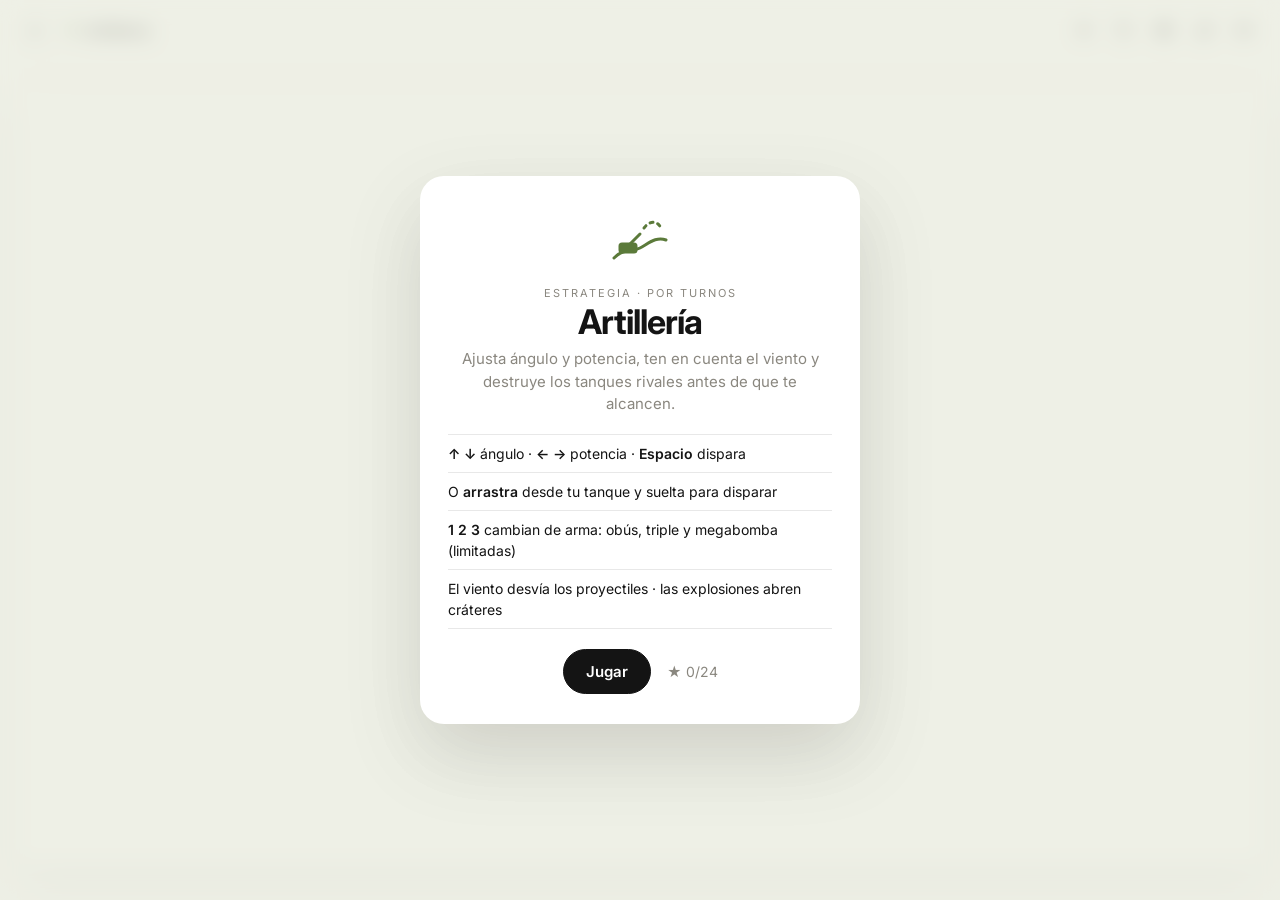
==== games/artilleria.html @ 909a2a93 "Espacio del Gamer: 12 juegos HTML con música adaptativa y niveles Co-Authored-By: Claude Opus 5.5 <n" ====
<!doctype html>
<html lang="es"><head><meta charset="utf-8"><meta name="viewport" content="width=device-width,initial-scale=1"><title>Artillería</title>
<link rel="preconnect" href="https://fonts.googleapis.com"><link href="https://fonts.googleapis.com/css2?family=Inter:wght@400;600;700&display=swap" rel="stylesheet">
<link rel="stylesheet" href="../shared/style.css"></head>
<body><div id="app"></div>
<script src="../shared/audio.js"></script><script src="../shared/engine.js"></script>
<script>
'use strict';
const W = 960, H = 600, GR = 380, NL = 8;
const LV = [
  { foes: 1, hp: 80, err: 10, wind: .3 }, { foes: 1, hp: 100, err: 8, wind: .5 }, { foes: 1, hp: 110, err: 6, wind: .7 }, { foes: 2, hp: 80, err: 7, wind: .6 },
  { foes: 2, hp: 100, err: 5.5, wind: .8 }, { foes: 2, hp: 80, err: 4.5, wind: 1 }, { foes: 3, hp: 60, err: 4.5, wind: 1 }, { foes: 3, hp: 70, err: 3.8, wind: 1.2 }
];
const WEAP = [{ name: 'Obús', r: 36, dmg: 45 }, { name: 'Triple', r: 24, dmg: 26 }, { name: 'Megabomba', r: 72, dmg: 75 }];
const P = new Engine.Particles();
let S = null;
const later = (fn, ms) => { const my = S; setTimeout(() => { if (S === my) fn(); }, ms); };
const G = Engine.create({
  id: 'artilleria', title: 'Artillería', genre: 'Estrategia · por turnos', accent: '#5b7a3a', bg: '#eef0e6',
  glyph: '<svg viewBox="0 0 64 64" fill="none" stroke="currentColor" stroke-width="3" stroke-linecap="round"><path d="M6 52c10-10 18-6 26-10s16-12 26-8"/><rect x="12" y="38" width="16" height="8" rx="2" fill="currentColor"/><path d="M22 38l10-10"/><path d="M36 22c6-8 14-8 18 2" stroke-dasharray="3 5"/></svg>',
  tagline: 'Ajusta ángulo y potencia, ten en cuenta el viento y destruye los tanques rivales antes de que te alcancen.',
  help: ['<b>↑ ↓</b> ángulo · <b>← →</b> potencia · <b>Espacio</b> dispara', 'O <b>arrastra</b> desde tu tanque y suelta para disparar', '<b>1 2 3</b> cambian de arma: obús, triple y megabomba (limitadas)', 'El viento desvía los proyectiles · las explosiones abren cráteres'],
  levels: NL, maxScale: 1.3,
  song: { bpm: 96, root: 50, scale: 'harm', prog: [0, 3, 4, 0], padInst: 'padSaw', arpInst: 'pluck', arp: 'x..x..x.x..x..x.', arpOct: 4, leadInst: 'lead', leadOct: 5, leadDensity: .35,
    kick: 'x.....x.x.......', snare: '....x..x....x.xx', hat: 'x.x.x.x.x.x.x.x.', bass: 'x..x..x.x..x..x.', bassInst: 'bassPluck', bassLen: 2, fill: true, seed: 83 },
  intensity: () => 1,
  onLevel: load,
  onReady(g) {
    g.canvas(W, H); g.loop(update, render);
    let drag = false;
    g.cv.addEventListener('pointerdown', e => {
      if (!S || S.state !== 'aim' || !G.playing || G.paused) return;
      const p = g.pos(e);
      for (let i = 0; i < 3; i++) if (p.x > 20 + i * 130 && p.x < 140 + i * 130 && p.y > 16 && p.y < 52) { pickWeapon(i); return; }
      drag = true; aimAt(p); g.cv.setPointerCapture(e.pointerId);
    });
    g.cv.addEventListener('pointermove', e => { if (drag) aimAt(g.pos(e)); });
    g.cv.addEventListener('pointerup', () => { if (drag) { drag = false; fire(); } });
    addEventListener('keydown', e => { if (e.code === 'Space') fire(); if (e.key >= '1' && e.key <= '3') pickWeapon(+e.key - 1); });
  }
});
function load(n) {
  const cfg = LV[n - 1], r = Engine.rng(n * 2003 + 7);
  const surf = new Float32Array(W);
  const a1 = 40 + r() * 50, a2 = 20 + r() * 30, f1 = .004 + r() * .004, f2 = .011 + r() * .008, p1 = r() * 6, p2 = r() * 6;
  for (let x = 0; x < W; x++) surf[x] = 410 + Math.sin(x * f1 + p1) * a1 + Math.sin(x * f2 + p2) * a2 - (x > 300 && x < 660 ? 60 * Math.sin((x - 300) / 360 * Math.PI) * (n > 2 ? 1 : .4) : 0);
  const spots = [110, W - 110, W - 280, W - 440].slice(0, cfg.foes + 1);
  for (const sx of spots) { const y = surf[sx]; for (let x = sx - 26; x <= sx + 26; x++) surf[x] = y; }
  const tanks = spots.map((x, i) => ({ x, y: surf[x], hp: i ? cfg.hp : 100 + 50 * (cfg.foes - 1), max: i ? cfg.hp : 100 + 50 * (cfg.foes - 1), ai: i > 0, alive: true, ang: i ? 135 : 45, pow: 520, col: i ? '#c2553d' : '#2f6df6', err: cfg.err * 2.4, shake: 0 }));
  S = { n, cfg, surf, tanks, foeMul: 1 / cfg.foes, turn: 0, state: 'aim', shot: [], wind: 0, weapon: 0, ammo: [Infinity, n >= 2 ? 2 : 0, n >= 3 ? 1 : 0], t: 0, shots: 0, flash: 0, msg: '', done: false };
  newWind(); P.clear(); hud();
}
function hud() { const me = S.tanks[0]; G.hud({ Nivel: `${S.n}/${NL}`, Blindaje: Math.max(0, Math.round(me.hp)), Rivales: S.tanks.filter(t => t.ai && t.alive).length, Viento: (S.wind > 0 ? '→ ' : S.wind < 0 ? '← ' : '') + Math.abs(S.wind * 10).toFixed(0) }); }
function newWind() { S.wind = Math.round((Math.random() * 2 - 1) * S.cfg.wind * 10) / 10; }
function pickWeapon(i) { if (!S || S.state !== 'aim') return; if (S.ammo[i] <= 0) { G.sfx('error'); return; } S.weapon = i; G.sfx('select'); }
function aimAt(p) {
  const me = S.tanks[0], dx = p.x - me.x, dy = (me.y - 14) - p.y;
  me.ang = Engine.clamp(Math.atan2(dy, dx) * 180 / Math.PI, 5, 175);
  me.pow = Engine.clamp(Math.hypot(dx, dy) * 3.2, 150, 980);
}
function launch(tk, ang, pow, w) {
  const a = ang * Math.PI / 180, spread = w === 1 ? [-5, 0, 5] : [0];
  for (const s of spread) { const b = a + s * Math.PI / 180; S.shot.push({ x: tk.x + Math.cos(a) * 20, y: tk.y - 14 - Math.sin(a) * 20, vx: Math.cos(b) * pow, vy: -Math.sin(b) * pow, w, owner: tk, t: 0 }); }
  S.state = 'fly'; S.shots++;
  G.sfx('boom', { pitch: 1.4, vol: .6, pan: G.pan(tk.x) });
  G.sfx('whistle', { d: 1.4, pan: G.pan(tk.x) });
  P.burst(tk.x + Math.cos(a) * 24, tk.y - 14 - Math.sin(a) * 24, 10, { color: ['#ffd36b', '#999'], speed: 120, life: .4, angle: -a, spread: .8 });
}
function fire() {
  if (!S || S.state !== 'aim' || S.turn !== 0 || !G.playing || G.paused) return;
  const me = S.tanks[0];
  if (S.ammo[S.weapon] <= 0) S.weapon = 0;
  S.ammo[S.weapon]--;
  launch(me, me.ang, me.pow, S.weapon);
  if (S.ammo[S.weapon] <= 0) S.weapon = 0;
}
function simulate(x, y, vx, vy, target) {
  for (let i = 0; i < 400; i++) {
    const d = 1 / 60; vx += S.wind * 40 * d; vy += GR * d; x += vx * d; y += vy * d;
    if (x < 0 || x >= W || y > H) return 9999;
    if (y >= S.surf[x | 0] || Math.hypot(x - target.x, y - target.y + 8) < 14) return Math.hypot(x - target.x, y - target.y);
  }
  return 9999;
}
function aiTurn(tk) {
  const me = S.tanks[0]; let best = null;
  for (let ang = 100; ang <= 170; ang += 3) for (let pow = 220; pow <= 950; pow += 25) {
    const a = ang * Math.PI / 180;
    const d = simulate(tk.x + Math.cos(a) * 20, tk.y - 14 - Math.sin(a) * 20, Math.cos(a) * pow, -Math.sin(a) * pow, me);
    if (!best || d < best.d) best = { d, ang, pow };
  }
  const g = () => (Math.random() + Math.random() + Math.random() - 1.5) / 1.5;
  tk.ang = best.ang + g() * tk.err; tk.pow = best.pow * (1 + g() * tk.err / 90);
  tk.err = Math.max(S.cfg.err * .5, tk.err * .78);
  later(() => { if (S.state === 'ai') launch(tk, tk.ang, tk.pow, 0); }, 700);
}
function explode(x, y, w, owner) {
  const W2 = WEAP[w], R = W2.r;
  G.sfx(w === 2 ? 'explosion' : 'boom', { pan: G.pan(x) });
  P.burst(x, y, w === 2 ? 60 : 30, { color: ['#ffd36b', '#ff7a3d', '#6b5a4a', '#ffffff'], speed: w === 2 ? 420 : 280, gravity: 300 });
  S.flash = w === 2 ? .4 : .15;
  for (let i = Math.max(0, Math.floor(x - R)); i < Math.min(W, Math.ceil(x + R)); i++) {
    const yb = y + Math.sqrt(Math.max(0, R * R - (i - x) * (i - x)));
    if (S.surf[i] < yb) S.surf[i] = Math.min(H - 6, yb);
  }
  for (const t of S.tanks) {
    if (!t.alive) continue;
    const d = Math.hypot(t.x - x, (t.y - 8) - y);
    if (d < R + 26) {
      const dmg = Math.round(W2.dmg * (1 - d / (R + 30)) * (owner && owner.ai ? S.foeMul : 1));
      t.hp -= dmg; t.shake = .4;
      P.text(t.x, t.y - 40, '-' + dmg, { color: t.ai ? '#c2553d' : '#2f6df6', size: 20 });
      if (t.hp <= 0) { t.alive = false; G.sfx('explosion', { pitch: .8, pan: G.pan(t.x) }); P.burst(t.x, t.y - 10, 50, { color: ['#333', '#ff7a3d', '#ffd36b'], speed: 350, gravity: 400 }); }
    }
  }
  hud();
}
function nextTurn() {
  const me = S.tanks[0], foes = S.tanks.filter(t => t.ai && t.alive);
  if (me.hp <= 0) { S.done = true; later(() => G.lose('Tu tanque fue destruido', [['Disparos', S.shots], ['Rivales restantes', foes.length]]), 900); S.state = 'end'; return; }
  if (!foes.length) {
    S.done = true; S.state = 'end';
    const hp = me.hp / me.max * 100;
    later(() => G.win(hp >= 70 ? 3 : hp >= 35 ? 2 : 1, [['Blindaje', Math.round(hp)], ['Disparos', S.shots]], Math.round(hp * 10 - S.shots * 5)), 900);
    return;
  }
  let i = S.turn;
  do { i = (i + 1) % S.tanks.length; } while (!S.tanks[i].alive);
  S.turn = i; newWind(); hud();
  G.music.setIntensity(foes.length === 1 && foes[0].hp < foes[0].max / 2 ? 2 : 1);
  if (S.tanks[i].ai) { S.state = 'ai'; G.sfx('beep', { pitch: .8 }); aiTurn(S.tanks[i]); }
  else { S.state = 'aim'; G.sfx('beep'); }
}
function update(dt) {
  S.t += dt; S.flash = Math.max(0, S.flash - dt);
  const k = G.keys, me = S.tanks[0];
  if (S.state === 'aim') {
    if (k.ArrowUp || k.KeyW) me.ang = Math.min(175, me.ang + 45 * dt);
    if (k.ArrowDown || k.KeyS) me.ang = Math.max(5, me.ang - 45 * dt);
    if (k.ArrowRight || k.KeyD) me.pow = Math.min(980, me.pow + 320 * dt);
    if (k.ArrowLeft || k.KeyA) me.pow = Math.max(150, me.pow - 320 * dt);
  }
  for (const t of S.tanks) {
    t.shake = Math.max(0, t.shake - dt);
    const g = S.surf[Math.round(t.x)];
    if (t.y < g) t.y = Math.min(g, t.y + 200 * dt);
  }
  if (S.state === 'fly') {
    const steps = 4;
    for (let s = 0; s < steps; s++) {
      const d = dt / steps;
      for (const b of S.shot) {
        if (b.dead) continue;
        b.t += d; b.vx += S.wind * 40 * d; b.vy += GR * d; b.x += b.vx * d; b.y += b.vy * d;
        if (b.x < 0 || b.x >= W || b.y > H) { b.dead = true; continue; }
        const hitTank = S.tanks.find(t => t.alive && (t !== b.owner || b.t > .3) && Math.hypot(t.x - b.x, t.y - 8 - b.y) < 16);
        if (b.y >= S.surf[b.x | 0] || hitTank) { b.dead = true; explode(b.x, Math.min(b.y, S.surf[b.x | 0]), b.w, b.owner); }
      }
    }
    for (const b of S.shot) if (!b.dead && Math.random() < .5) P.burst(b.x, b.y, 1, { color: 'rgba(80,80,80,.5)', speed: 10, life: .5, size: 3 });
    S.shot = S.shot.filter(b => !b.dead);
    if (!S.shot.length) { S.state = 'settle'; later(nextTurn, 600); }
  }
  P.update(dt);
}
function render() {
  const c = G.ctx; if (!c || !S) return;
  const sky = c.createLinearGradient(0, 0, 0, H); sky.addColorStop(0, '#dfe8ee'); sky.addColorStop(1, '#f4f1e6');
  c.fillStyle = sky; c.fillRect(0, 0, W, H);
  c.fillStyle = 'rgba(255,255,255,.7)';
  for (let i = 0; i < 4; i++) { const x = ((i * 280 + S.t * S.wind * 30) % (W + 200) + W + 200) % (W + 200) - 100; c.beginPath(); c.ellipse(x, 90 + i * 30, 70, 18, 0, 0, 6.283); c.fill(); }
  c.fillStyle = '#7d9a55'; c.beginPath(); c.moveTo(0, H);
  for (let x = 0; x < W; x += 2) c.lineTo(x, S.surf[x]); c.lineTo(W, H); c.fill();
  c.fillStyle = '#5b7a3a'; c.beginPath(); c.moveTo(0, S.surf[0]);
  for (let x = 0; x < W; x += 2) c.lineTo(x, S.surf[x]); for (let x = W - 1; x >= 0; x -= 2) c.lineTo(x, S.surf[x] + 8); c.fill();
  for (const [i, t] of S.tanks.entries()) {
    if (!t.alive) { c.fillStyle = '#4a4a4a'; c.fillRect(t.x - 14, t.y - 8, 28, 8); continue; }
    const sh = t.shake ? (Math.random() - .5) * 6 : 0;
    c.save(); c.translate(t.x + sh, t.y);
    const a = t.ang * Math.PI / 180;
    c.strokeStyle = '#2b2b2b'; c.lineWidth = 5; c.lineCap = 'round'; c.beginPath(); c.moveTo(0, -14); c.lineTo(Math.cos(a) * 22, -14 - Math.sin(a) * 22); c.stroke();
    c.fillStyle = t.col; c.beginPath(); c.arc(0, -12, 9, Math.PI, 0); c.fill();
    c.beginPath(); c.roundRect(-18, -12, 36, 10, 4); c.fill();
    c.fillStyle = '#2b2b2b'; c.beginPath(); c.roundRect(-20, -4, 40, 7, 3.5); c.fill();
    c.restore();
    c.fillStyle = 'rgba(0,0,0,.12)'; c.fillRect(t.x - 20, t.y - 38, 40, 5);
    c.fillStyle = t.col; c.fillRect(t.x - 20, t.y - 38, 40 * Math.max(0, t.hp / t.max), 5);
    if (S.turn === i && S.state !== 'end') { c.fillStyle = t.col; c.beginPath(); c.moveTo(t.x - 6, t.y - 52); c.lineTo(t.x + 6, t.y - 52); c.lineTo(t.x, t.y - 44); c.fill(); }
  }
  const me = S.tanks[0];
  if (S.state === 'aim' && me.alive) {
    const a = me.ang * Math.PI / 180; let x = me.x + Math.cos(a) * 20, y = me.y - 14 - Math.sin(a) * 20, vx = Math.cos(a) * me.pow, vy = -Math.sin(a) * me.pow;
    const len = Math.max(14, 40 - S.n * 3);
    for (let i = 0; i < len; i++) { for (let j = 0; j < 2; j++) { const d = 1 / 60; vx += S.wind * 40 * d; vy += GR * d; x += vx * d; y += vy * d; } if (i % 2 === 0) { c.fillStyle = `rgba(47,109,246,${1 - i / len})`; c.beginPath(); c.arc(x, y, 2.5, 0, 6.283); c.fill(); } }
    c.fillStyle = 'rgba(0,0,0,.12)'; c.fillRect(me.x - 30, me.y + 12, 60, 5); c.fillStyle = '#2f6df6'; c.fillRect(me.x - 30, me.y + 12, 60 * me.pow / 980, 5);
    c.fillStyle = '#1b1b1b'; c.font = '600 12px Inter, sans-serif'; c.textAlign = 'center'; c.fillText(`${Math.round(me.ang)}° · ${Math.round(me.pow / 9.8)}%`, me.x, me.y + 32);
  }
  for (const b of S.shot) { c.fillStyle = '#1b1b1b'; c.beginPath(); c.arc(b.x, b.y, b.w === 2 ? 7 : 4.5, 0, 6.283); c.fill(); }
  WEAP.forEach((w, i) => {
    const x = 20 + i * 130, on = S.weapon === i, n = S.ammo[i];
    c.fillStyle = on ? '#1b1b1b' : 'rgba(255,255,255,.75)'; c.beginPath(); c.roundRect(x, 16, 120, 36, 18); c.fill();
    c.fillStyle = on ? '#ffffff' : n > 0 ? '#1b1b1b' : 'rgba(0,0,0,.25)'; c.font = '600 13px Inter, sans-serif'; c.textAlign = 'center';
    c.fillText(`${i + 1} · ${w.name}${n === Infinity ? '' : ' ×' + n}`, x + 60, 39);
  });
  c.save(); c.translate(W / 2 + 160, 34); c.fillStyle = '#1b1b1b'; c.font = '600 12px Inter, sans-serif'; c.textAlign = 'center'; c.fillText('VIENTO', 0, -6);
  c.strokeStyle = '#1b1b1b'; c.lineWidth = 3; const L = S.wind * 50; c.beginPath(); c.moveTo(-L, 8); c.lineTo(L, 8); c.stroke();
  if (S.wind) { c.beginPath(); c.moveTo(L, 8); c.lineTo(L - Math.sign(L) * 8, 2); c.lineTo(L - Math.sign(L) * 8, 14); c.fill(); } c.restore();
  if (S.state === 'ai') { c.fillStyle = 'rgba(0,0,0,.5)'; c.font = '600 16px Inter, sans-serif'; c.textAlign = 'center'; c.fillText('El rival apunta…', W / 2, 110); }
  P.draw(c);
  if (S.flash) { c.fillStyle = `rgba(255,240,200,${S.flash})`; c.fillRect(0, 0, W, H); }
}
</script></body></html>
---- shared/style.css ----
:root{--accent:#111;--gamebg:#f4f2ee;--ink:#141414;--muted:#8a877f;--line:rgba(0,0,0,.09);--card:#ffffff}
*{box-sizing:border-box}
html,body{margin:0;height:100%}
body{background:var(--gamebg);color:var(--ink);font-family:Inter,system-ui,-apple-system,'Segoe UI',sans-serif;overflow:hidden;-webkit-user-select:none;user-select:none;-webkit-tap-highlight-color:transparent}
body.dark{--ink:#f2f2f2;--muted:#8d8d96;--line:rgba(255,255,255,.1);--card:#17171c}
#app{display:flex;flex-direction:column;height:100vh;height:100dvh}
button{font:inherit;color:inherit}

.top{display:flex;align-items:center;gap:14px;padding:12px 18px;flex-wrap:wrap}
.home{width:36px;height:36px;display:grid;place-items:center;border-radius:50%;text-decoration:none;color:var(--ink);font-size:18px;border:1px solid var(--line);transition:.15s}
.home:hover{background:var(--ink);color:var(--gamebg)}
.name{font-weight:600;font-size:15px;letter-spacing:.2px;display:flex;align-items:center;gap:10px;white-space:nowrap}
.name i{width:8px;height:8px;border-radius:50%;background:var(--accent)}
.hud{display:flex;gap:22px;margin-left:auto;flex-wrap:wrap}
.stat{display:flex;flex-direction:column;line-height:1.15}
.stat span{font-size:10px;letter-spacing:1.4px;text-transform:uppercase;color:var(--muted)}
.stat b{font-size:16px;font-weight:600;font-variant-numeric:tabular-nums}
.tools{display:flex;gap:4px}
.ib{width:36px;height:36px;border:0;background:transparent;border-radius:50%;display:grid;place-items:center;cursor:pointer;color:var(--ink);padding:0;transition:.15s}
.ib:hover{background:var(--line)}
.ib svg{width:18px;height:18px}
.ib.off{opacity:.3}

.stage{flex:1;display:flex;flex-direction:column;align-items:center;justify-content:center;gap:12px;min-height:0;padding:8px 12px 16px;position:relative}
.stage canvas{display:block;border-radius:18px;touch-action:none;box-shadow:0 1px 0 var(--line),0 20px 50px rgba(0,0,0,.08)}
body.dark .stage canvas{box-shadow:0 20px 60px rgba(0,0,0,.5)}

.overlay{position:fixed;inset:0;display:grid;place-items:center;background:color-mix(in srgb,var(--gamebg) 70%,transparent);backdrop-filter:blur(10px);z-index:20;transition:opacity .25s;padding:16px}
.overlay.hidden{opacity:0;pointer-events:none}
.card{width:min(440px,100%);max-height:calc(100dvh - 32px);overflow:auto;background:var(--card);border-radius:24px;padding:30px 28px;box-shadow:0 30px 80px rgba(0,0,0,.14);text-align:center;animation:in .35s cubic-bezier(.2,1.3,.4,1)}
body.dark .card{box-shadow:0 30px 80px rgba(0,0,0,.6)}
@keyframes in{from{transform:translateY(12px) scale(.97);opacity:0}}
.card h1{font-size:34px;font-weight:700;letter-spacing:-1px;margin:4px 0 8px;line-height:1.05}
.card h2{font-size:24px;font-weight:700;letter-spacing:-.5px;margin:2px 0 16px}
.kicker{font-size:11px;letter-spacing:2px;text-transform:uppercase;color:var(--muted);margin:0}
.kicker.bad{color:#d94b4b}
.lead{color:var(--muted);line-height:1.5;margin:0 0 18px;font-size:15px}
.glyph{width:64px;height:64px;margin:0 auto 16px;color:var(--accent)}
.glyph svg{width:100%;height:100%}
.help{list-style:none;padding:0;margin:0 0 20px;text-align:left;font-size:14px;line-height:1.5}
.help li{padding:8px 0;border-top:1px solid var(--line)}
.help li:last-child{border-bottom:1px solid var(--line)}
.help b{font-weight:600}
.row{display:flex;gap:8px;justify-content:center;align-items:center;flex-wrap:wrap}
.meta{color:var(--muted);font-size:14px;margin-left:8px}
.btn{border:1px solid var(--line);background:transparent;padding:12px 22px;border-radius:999px;font-weight:600;font-size:15px;cursor:pointer;transition:.15s}
.btn:hover{border-color:var(--ink)}
.btn.primary{background:var(--ink);color:var(--card);border-color:var(--ink)}
.btn.primary:hover{opacity:.85}
.levels{display:grid;grid-template-columns:repeat(5,1fr);gap:10px;margin:0 0 20px}
.lv{aspect-ratio:1;border-radius:50%;border:1px solid var(--line);background:transparent;cursor:pointer;display:flex;flex-direction:column;align-items:center;justify-content:center;gap:1px;transition:.15s}
.lv b{font-size:18px;font-weight:600}
.lv small{font-size:10px;letter-spacing:1px;color:var(--accent)}
.lv:hover:not(.locked){background:var(--ink);color:var(--card)}
.lv.done{border-color:var(--accent)}
.lv.locked{opacity:.3;cursor:default}
.stars{display:flex;justify-content:center;gap:6px;margin:6px 0 18px}
.stars span{font-size:44px;line-height:1;color:var(--line);transform:scale(.3);animation:pop .45s cubic-bezier(.2,1.7,.4,1) forwards}
.stars span.on{color:var(--accent)}
@keyframes pop{to{transform:scale(1)}}
.stats{display:grid;grid-template-columns:1fr auto;gap:6px 16px;margin:0 0 22px;text-align:left;font-size:14px}
.stats dt{color:var(--muted)}
.stats dd{margin:0;font-weight:600;font-variant-numeric:tabular-nums}
.loading{letter-spacing:6px;color:var(--muted)}
.toast{position:fixed;left:50%;top:70px;transform:translate(-50%,-10px);background:var(--ink);color:var(--gamebg);padding:9px 18px;border-radius:999px;font-weight:600;font-size:14px;opacity:0;transition:.25s;z-index:15;pointer-events:none}
.toast.show{opacity:1;transform:translate(-50%,0)}
.touch{position:fixed;bottom:16px;left:0;right:0;display:none;justify-content:space-between;padding:0 16px;z-index:6;pointer-events:none}
.touch .grp{display:flex;gap:12px;pointer-events:auto}
.touch button{width:64px;height:64px;border-radius:50%;border:1px solid var(--line);background:color-mix(in srgb,var(--card) 70%,transparent);font-size:22px;touch-action:none}
.touch button.on{background:var(--accent);color:#fff}
@media (pointer:coarse){.touch{display:flex}}
@media (max-width:640px){.hud{gap:14px}.stat b{font-size:14px}.name{font-size:13px}.levels{grid-template-columns:repeat(4,1fr)}}
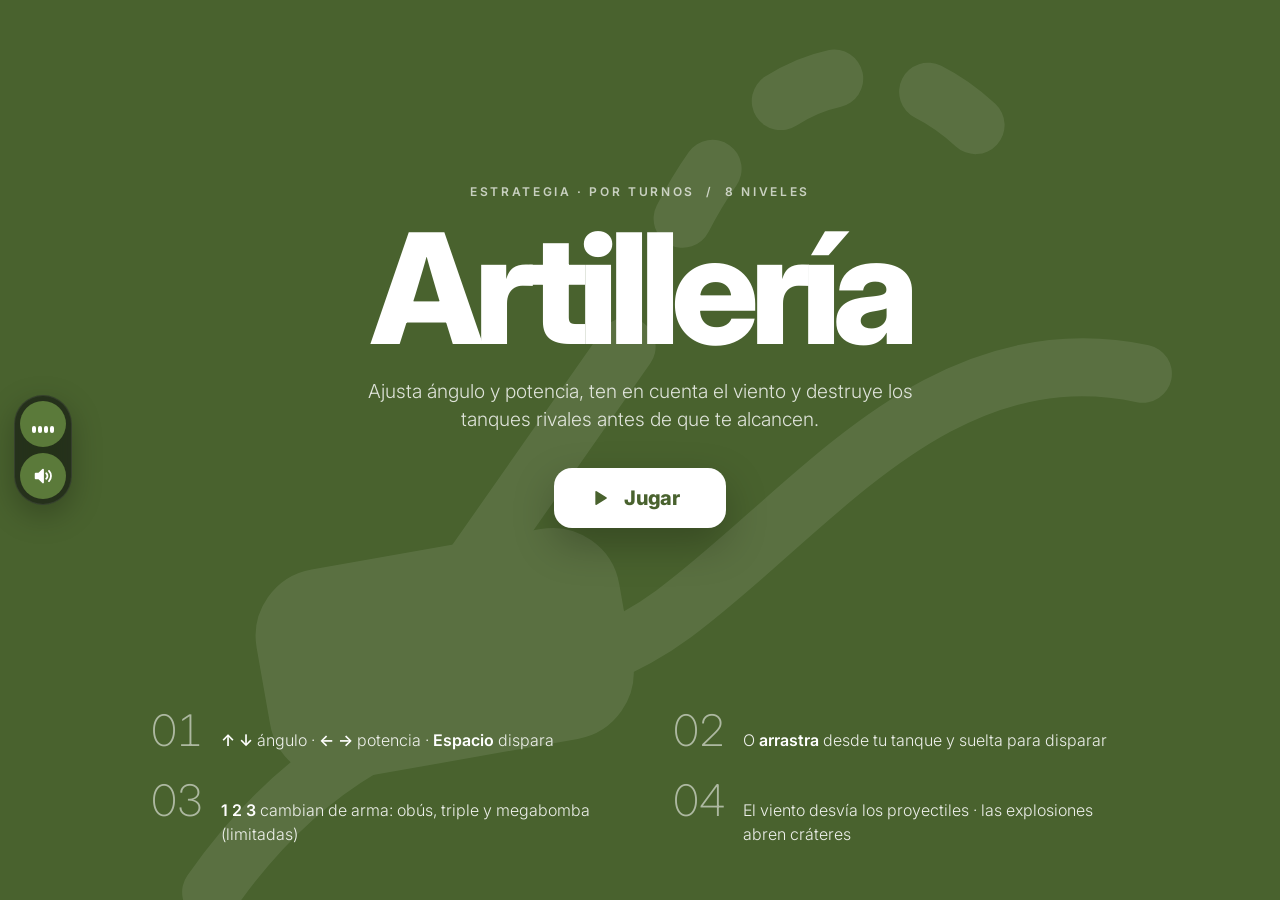
==== commit 727b328f: "Portada centrada a pantalla completa en los 12 juegos Título grande centrado arriba con el botón Jug" ====
--- a/games/artilleria.html
+++ b/games/artilleria.html
@@ -1,212 +1,211 @@
-<!doctype html>
-<html lang="es"><head><meta charset="utf-8"><meta name="viewport" content="width=device-width,initial-scale=1"><title>Artillería</title>
-<link rel="preconnect" href="https://fonts.googleapis.com"><link href="https://fonts.googleapis.com/css2?family=Inter:wght@400;600;700&display=swap" rel="stylesheet">
-<link rel="stylesheet" href="../shared/style.css"></head>
-<body><div id="app"></div>
-<script src="../shared/audio.js"></script><script src="../shared/engine.js"></script>
-<script>
-'use strict';
-const W = 960, H = 600, GR = 380, NL = 8;
-const LV = [
-  { foes: 1, hp: 80, err: 10, wind: .3 }, { foes: 1, hp: 100, err: 8, wind: .5 }, { foes: 1, hp: 110, err: 6, wind: .7 }, { foes: 2, hp: 80, err: 7, wind: .6 },
-  { foes: 2, hp: 100, err: 5.5, wind: .8 }, { foes: 2, hp: 80, err: 4.5, wind: 1 }, { foes: 3, hp: 60, err: 4.5, wind: 1 }, { foes: 3, hp: 70, err: 3.8, wind: 1.2 }
-];
-const WEAP = [{ name: 'Obús', r: 36, dmg: 45 }, { name: 'Triple', r: 24, dmg: 26 }, { name: 'Megabomba', r: 72, dmg: 75 }];
-const P = new Engine.Particles();
-let S = null;
-const later = (fn, ms) => { const my = S; setTimeout(() => { if (S === my) fn(); }, ms); };
-const G = Engine.create({
-  id: 'artilleria', title: 'Artillería', genre: 'Estrategia · por turnos', accent: '#5b7a3a', bg: '#eef0e6',
-  glyph: '<svg viewBox="0 0 64 64" fill="none" stroke="currentColor" stroke-width="3" stroke-linecap="round"><path d="M6 52c10-10 18-6 26-10s16-12 26-8"/><rect x="12" y="38" width="16" height="8" rx="2" fill="currentColor"/><path d="M22 38l10-10"/><path d="M36 22c6-8 14-8 18 2" stroke-dasharray="3 5"/></svg>',
-  tagline: 'Ajusta ángulo y potencia, ten en cuenta el viento y destruye los tanques rivales antes de que te alcancen.',
-  help: ['<b>↑ ↓</b> ángulo · <b>← →</b> potencia · <b>Espacio</b> dispara', 'O <b>arrastra</b> desde tu tanque y suelta para disparar', '<b>1 2 3</b> cambian de arma: obús, triple y megabomba (limitadas)', 'El viento desvía los proyectiles · las explosiones abren cráteres'],
-  levels: NL, maxScale: 1.3,
-  song: { bpm: 96, root: 50, scale: 'harm', prog: [0, 3, 4, 0], padInst: 'padSaw', arpInst: 'pluck', arp: 'x..x..x.x..x..x.', arpOct: 4, leadInst: 'lead', leadOct: 5, leadDensity: .35,
-    kick: 'x.....x.x.......', snare: '....x..x....x.xx', hat: 'x.x.x.x.x.x.x.x.', bass: 'x..x..x.x..x..x.', bassInst: 'bassPluck', bassLen: 2, fill: true, seed: 83 },
-  intensity: () => 1,
-  onLevel: load,
-  onReady(g) {
-    g.canvas(W, H); g.loop(update, render);
-    let drag = false;
-    g.cv.addEventListener('pointerdown', e => {
-      if (!S || S.state !== 'aim' || !G.playing || G.paused) return;
-      const p = g.pos(e);
-      for (let i = 0; i < 3; i++) if (p.x > 20 + i * 130 && p.x < 140 + i * 130 && p.y > 16 && p.y < 52) { pickWeapon(i); return; }
-      drag = true; aimAt(p); g.cv.setPointerCapture(e.pointerId);
-    });
-    g.cv.addEventListener('pointermove', e => { if (drag) aimAt(g.pos(e)); });
-    g.cv.addEventListener('pointerup', () => { if (drag) { drag = false; fire(); } });
-    addEventListener('keydown', e => { if (e.code === 'Space') fire(); if (e.key >= '1' && e.key <= '3') pickWeapon(+e.key - 1); });
-  }
-});
-function load(n) {
-  const cfg = LV[n - 1], r = Engine.rng(n * 2003 + 7);
-  const surf = new Float32Array(W);
-  const a1 = 40 + r() * 50, a2 = 20 + r() * 30, f1 = .004 + r() * .004, f2 = .011 + r() * .008, p1 = r() * 6, p2 = r() * 6;
-  for (let x = 0; x < W; x++) surf[x] = 410 + Math.sin(x * f1 + p1) * a1 + Math.sin(x * f2 + p2) * a2 - (x > 300 && x < 660 ? 60 * Math.sin((x - 300) / 360 * Math.PI) * (n > 2 ? 1 : .4) : 0);
-  const spots = [110, W - 110, W - 280, W - 440].slice(0, cfg.foes + 1);
-  for (const sx of spots) { const y = surf[sx]; for (let x = sx - 26; x <= sx + 26; x++) surf[x] = y; }
-  const tanks = spots.map((x, i) => ({ x, y: surf[x], hp: i ? cfg.hp : 100 + 50 * (cfg.foes - 1), max: i ? cfg.hp : 100 + 50 * (cfg.foes - 1), ai: i > 0, alive: true, ang: i ? 135 : 45, pow: 520, col: i ? '#c2553d' : '#2f6df6', err: cfg.err * 2.4, shake: 0 }));
-  S = { n, cfg, surf, tanks, foeMul: 1 / cfg.foes, turn: 0, state: 'aim', shot: [], wind: 0, weapon: 0, ammo: [Infinity, n >= 2 ? 2 : 0, n >= 3 ? 1 : 0], t: 0, shots: 0, flash: 0, msg: '', done: false };
-  newWind(); P.clear(); hud();
-}
-function hud() { const me = S.tanks[0]; G.hud({ Nivel: `${S.n}/${NL}`, Blindaje: Math.max(0, Math.round(me.hp)), Rivales: S.tanks.filter(t => t.ai && t.alive).length, Viento: (S.wind > 0 ? '→ ' : S.wind < 0 ? '← ' : '') + Math.abs(S.wind * 10).toFixed(0) }); }
-function newWind() { S.wind = Math.round((Math.random() * 2 - 1) * S.cfg.wind * 10) / 10; }
-function pickWeapon(i) { if (!S || S.state !== 'aim') return; if (S.ammo[i] <= 0) { G.sfx('error'); return; } S.weapon = i; G.sfx('select'); }
-function aimAt(p) {
-  const me = S.tanks[0], dx = p.x - me.x, dy = (me.y - 14) - p.y;
-  me.ang = Engine.clamp(Math.atan2(dy, dx) * 180 / Math.PI, 5, 175);
-  me.pow = Engine.clamp(Math.hypot(dx, dy) * 3.2, 150, 980);
-}
-function launch(tk, ang, pow, w) {
-  const a = ang * Math.PI / 180, spread = w === 1 ? [-5, 0, 5] : [0];
-  for (const s of spread) { const b = a + s * Math.PI / 180; S.shot.push({ x: tk.x + Math.cos(a) * 20, y: tk.y - 14 - Math.sin(a) * 20, vx: Math.cos(b) * pow, vy: -Math.sin(b) * pow, w, owner: tk, t: 0 }); }
-  S.state = 'fly'; S.shots++;
-  G.sfx('boom', { pitch: 1.4, vol: .6, pan: G.pan(tk.x) });
-  G.sfx('whistle', { d: 1.4, pan: G.pan(tk.x) });
-  P.burst(tk.x + Math.cos(a) * 24, tk.y - 14 - Math.sin(a) * 24, 10, { color: ['#ffd36b', '#999'], speed: 120, life: .4, angle: -a, spread: .8 });
-}
-function fire() {
-  if (!S || S.state !== 'aim' || S.turn !== 0 || !G.playing || G.paused) return;
-  const me = S.tanks[0];
-  if (S.ammo[S.weapon] <= 0) S.weapon = 0;
-  S.ammo[S.weapon]--;
-  launch(me, me.ang, me.pow, S.weapon);
-  if (S.ammo[S.weapon] <= 0) S.weapon = 0;
-}
-function simulate(x, y, vx, vy, target) {
-  for (let i = 0; i < 400; i++) {
-    const d = 1 / 60; vx += S.wind * 40 * d; vy += GR * d; x += vx * d; y += vy * d;
-    if (x < 0 || x >= W || y > H) return 9999;
-    if (y >= S.surf[x | 0] || Math.hypot(x - target.x, y - target.y + 8) < 14) return Math.hypot(x - target.x, y - target.y);
-  }
-  return 9999;
-}
-function aiTurn(tk) {
-  const me = S.tanks[0]; let best = null;
-  for (let ang = 100; ang <= 170; ang += 3) for (let pow = 220; pow <= 950; pow += 25) {
-    const a = ang * Math.PI / 180;
-    const d = simulate(tk.x + Math.cos(a) * 20, tk.y - 14 - Math.sin(a) * 20, Math.cos(a) * pow, -Math.sin(a) * pow, me);
-    if (!best || d < best.d) best = { d, ang, pow };
-  }
-  const g = () => (Math.random() + Math.random() + Math.random() - 1.5) / 1.5;
-  tk.ang = best.ang + g() * tk.err; tk.pow = best.pow * (1 + g() * tk.err / 90);
-  tk.err = Math.max(S.cfg.err * .5, tk.err * .78);
-  later(() => { if (S.state === 'ai') launch(tk, tk.ang, tk.pow, 0); }, 700);
-}
-function explode(x, y, w, owner) {
-  const W2 = WEAP[w], R = W2.r;
-  G.sfx(w === 2 ? 'explosion' : 'boom', { pan: G.pan(x) });
-  P.burst(x, y, w === 2 ? 60 : 30, { color: ['#ffd36b', '#ff7a3d', '#6b5a4a', '#ffffff'], speed: w === 2 ? 420 : 280, gravity: 300 });
-  S.flash = w === 2 ? .4 : .15;
-  for (let i = Math.max(0, Math.floor(x - R)); i < Math.min(W, Math.ceil(x + R)); i++) {
-    const yb = y + Math.sqrt(Math.max(0, R * R - (i - x) * (i - x)));
-    if (S.surf[i] < yb) S.surf[i] = Math.min(H - 6, yb);
-  }
-  for (const t of S.tanks) {
-    if (!t.alive) continue;
-    const d = Math.hypot(t.x - x, (t.y - 8) - y);
-    if (d < R + 26) {
-      const dmg = Math.round(W2.dmg * (1 - d / (R + 30)) * (owner && owner.ai ? S.foeMul : 1));
-      t.hp -= dmg; t.shake = .4;
-      P.text(t.x, t.y - 40, '-' + dmg, { color: t.ai ? '#c2553d' : '#2f6df6', size: 20 });
-      if (t.hp <= 0) { t.alive = false; G.sfx('explosion', { pitch: .8, pan: G.pan(t.x) }); P.burst(t.x, t.y - 10, 50, { color: ['#333', '#ff7a3d', '#ffd36b'], speed: 350, gravity: 400 }); }
-    }
-  }
-  hud();
-}
-function nextTurn() {
-  const me = S.tanks[0], foes = S.tanks.filter(t => t.ai && t.alive);
-  if (me.hp <= 0) { S.done = true; later(() => G.lose('Tu tanque fue destruido', [['Disparos', S.shots], ['Rivales restantes', foes.length]]), 900); S.state = 'end'; return; }
-  if (!foes.length) {
-    S.done = true; S.state = 'end';
-    const hp = me.hp / me.max * 100;
-    later(() => G.win(hp >= 70 ? 3 : hp >= 35 ? 2 : 1, [['Blindaje', Math.round(hp)], ['Disparos', S.shots]], Math.round(hp * 10 - S.shots * 5)), 900);
-    return;
-  }
-  let i = S.turn;
-  do { i = (i + 1) % S.tanks.length; } while (!S.tanks[i].alive);
-  S.turn = i; newWind(); hud();
-  G.music.setIntensity(foes.length === 1 && foes[0].hp < foes[0].max / 2 ? 2 : 1);
-  if (S.tanks[i].ai) { S.state = 'ai'; G.sfx('beep', { pitch: .8 }); aiTurn(S.tanks[i]); }
-  else { S.state = 'aim'; G.sfx('beep'); }
-}
-function update(dt) {
-  S.t += dt; S.flash = Math.max(0, S.flash - dt);
-  const k = G.keys, me = S.tanks[0];
-  if (S.state === 'aim') {
-    if (k.ArrowUp || k.KeyW) me.ang = Math.min(175, me.ang + 45 * dt);
-    if (k.ArrowDown || k.KeyS) me.ang = Math.max(5, me.ang - 45 * dt);
-    if (k.ArrowRight || k.KeyD) me.pow = Math.min(980, me.pow + 320 * dt);
-    if (k.ArrowLeft || k.KeyA) me.pow = Math.max(150, me.pow - 320 * dt);
-  }
-  for (const t of S.tanks) {
-    t.shake = Math.max(0, t.shake - dt);
-    const g = S.surf[Math.round(t.x)];
-    if (t.y < g) t.y = Math.min(g, t.y + 200 * dt);
-  }
-  if (S.state === 'fly') {
-    const steps = 4;
-    for (let s = 0; s < steps; s++) {
-      const d = dt / steps;
-      for (const b of S.shot) {
-        if (b.dead) continue;
-        b.t += d; b.vx += S.wind * 40 * d; b.vy += GR * d; b.x += b.vx * d; b.y += b.vy * d;
-        if (b.x < 0 || b.x >= W || b.y > H) { b.dead = true; continue; }
-        const hitTank = S.tanks.find(t => t.alive && (t !== b.owner || b.t > .3) && Math.hypot(t.x - b.x, t.y - 8 - b.y) < 16);
-        if (b.y >= S.surf[b.x | 0] || hitTank) { b.dead = true; explode(b.x, Math.min(b.y, S.surf[b.x | 0]), b.w, b.owner); }
-      }
-    }
-    for (const b of S.shot) if (!b.dead && Math.random() < .5) P.burst(b.x, b.y, 1, { color: 'rgba(80,80,80,.5)', speed: 10, life: .5, size: 3 });
-    S.shot = S.shot.filter(b => !b.dead);
-    if (!S.shot.length) { S.state = 'settle'; later(nextTurn, 600); }
-  }
-  P.update(dt);
-}
-function render() {
-  const c = G.ctx; if (!c || !S) return;
-  const sky = c.createLinearGradient(0, 0, 0, H); sky.addColorStop(0, '#dfe8ee'); sky.addColorStop(1, '#f4f1e6');
-  c.fillStyle = sky; c.fillRect(0, 0, W, H);
-  c.fillStyle = 'rgba(255,255,255,.7)';
-  for (let i = 0; i < 4; i++) { const x = ((i * 280 + S.t * S.wind * 30) % (W + 200) + W + 200) % (W + 200) - 100; c.beginPath(); c.ellipse(x, 90 + i * 30, 70, 18, 0, 0, 6.283); c.fill(); }
-  c.fillStyle = '#7d9a55'; c.beginPath(); c.moveTo(0, H);
-  for (let x = 0; x < W; x += 2) c.lineTo(x, S.surf[x]); c.lineTo(W, H); c.fill();
-  c.fillStyle = '#5b7a3a'; c.beginPath(); c.moveTo(0, S.surf[0]);
-  for (let x = 0; x < W; x += 2) c.lineTo(x, S.surf[x]); for (let x = W - 1; x >= 0; x -= 2) c.lineTo(x, S.surf[x] + 8); c.fill();
-  for (const [i, t] of S.tanks.entries()) {
-    if (!t.alive) { c.fillStyle = '#4a4a4a'; c.fillRect(t.x - 14, t.y - 8, 28, 8); continue; }
-    const sh = t.shake ? (Math.random() - .5) * 6 : 0;
-    c.save(); c.translate(t.x + sh, t.y);
-    const a = t.ang * Math.PI / 180;
-    c.strokeStyle = '#2b2b2b'; c.lineWidth = 5; c.lineCap = 'round'; c.beginPath(); c.moveTo(0, -14); c.lineTo(Math.cos(a) * 22, -14 - Math.sin(a) * 22); c.stroke();
-    c.fillStyle = t.col; c.beginPath(); c.arc(0, -12, 9, Math.PI, 0); c.fill();
-    c.beginPath(); c.roundRect(-18, -12, 36, 10, 4); c.fill();
-    c.fillStyle = '#2b2b2b'; c.beginPath(); c.roundRect(-20, -4, 40, 7, 3.5); c.fill();
-    c.restore();
-    c.fillStyle = 'rgba(0,0,0,.12)'; c.fillRect(t.x - 20, t.y - 38, 40, 5);
-    c.fillStyle = t.col; c.fillRect(t.x - 20, t.y - 38, 40 * Math.max(0, t.hp / t.max), 5);
-    if (S.turn === i && S.state !== 'end') { c.fillStyle = t.col; c.beginPath(); c.moveTo(t.x - 6, t.y - 52); c.lineTo(t.x + 6, t.y - 52); c.lineTo(t.x, t.y - 44); c.fill(); }
-  }
-  const me = S.tanks[0];
-  if (S.state === 'aim' && me.alive) {
-    const a = me.ang * Math.PI / 180; let x = me.x + Math.cos(a) * 20, y = me.y - 14 - Math.sin(a) * 20, vx = Math.cos(a) * me.pow, vy = -Math.sin(a) * me.pow;
-    const len = Math.max(14, 40 - S.n * 3);
-    for (let i = 0; i < len; i++) { for (let j = 0; j < 2; j++) { const d = 1 / 60; vx += S.wind * 40 * d; vy += GR * d; x += vx * d; y += vy * d; } if (i % 2 === 0) { c.fillStyle = `rgba(47,109,246,${1 - i / len})`; c.beginPath(); c.arc(x, y, 2.5, 0, 6.283); c.fill(); } }
-    c.fillStyle = 'rgba(0,0,0,.12)'; c.fillRect(me.x - 30, me.y + 12, 60, 5); c.fillStyle = '#2f6df6'; c.fillRect(me.x - 30, me.y + 12, 60 * me.pow / 980, 5);
-    c.fillStyle = '#1b1b1b'; c.font = '600 12px Inter, sans-serif'; c.textAlign = 'center'; c.fillText(`${Math.round(me.ang)}° · ${Math.round(me.pow / 9.8)}%`, me.x, me.y + 32);
-  }
-  for (const b of S.shot) { c.fillStyle = '#1b1b1b'; c.beginPath(); c.arc(b.x, b.y, b.w === 2 ? 7 : 4.5, 0, 6.283); c.fill(); }
-  WEAP.forEach((w, i) => {
-    const x = 20 + i * 130, on = S.weapon === i, n = S.ammo[i];
-    c.fillStyle = on ? '#1b1b1b' : 'rgba(255,255,255,.75)'; c.beginPath(); c.roundRect(x, 16, 120, 36, 18); c.fill();
-    c.fillStyle = on ? '#ffffff' : n > 0 ? '#1b1b1b' : 'rgba(0,0,0,.25)'; c.font = '600 13px Inter, sans-serif'; c.textAlign = 'center';
-    c.fillText(`${i + 1} · ${w.name}${n === Infinity ? '' : ' ×' + n}`, x + 60, 39);
-  });
-  c.save(); c.translate(W / 2 + 160, 34); c.fillStyle = '#1b1b1b'; c.font = '600 12px Inter, sans-serif'; c.textAlign = 'center'; c.fillText('VIENTO', 0, -6);
-  c.strokeStyle = '#1b1b1b'; c.lineWidth = 3; const L = S.wind * 50; c.beginPath(); c.moveTo(-L, 8); c.lineTo(L, 8); c.stroke();
-  if (S.wind) { c.beginPath(); c.moveTo(L, 8); c.lineTo(L - Math.sign(L) * 8, 2); c.lineTo(L - Math.sign(L) * 8, 14); c.fill(); } c.restore();
-  if (S.state === 'ai') { c.fillStyle = 'rgba(0,0,0,.5)'; c.font = '600 16px Inter, sans-serif'; c.textAlign = 'center'; c.fillText('El rival apunta…', W / 2, 110); }
-  P.draw(c);
-  if (S.flash) { c.fillStyle = `rgba(255,240,200,${S.flash})`; c.fillRect(0, 0, W, H); }
-}
-</script></body></html>
+<!doctype html>
+<html lang="es"><head><meta charset="utf-8"><meta name="viewport" content="width=device-width,initial-scale=1"><title>Artillería</title>
+<link rel="preconnect" href="https://fonts.googleapis.com"><link href="https://fonts.googleapis.com/css2?family=Inter:wght@200;300;400;600;700;800&display=swap" rel="stylesheet">
+<link rel="stylesheet" href="../shared/style.css"></head>
+<body><div id="app"></div>
+<script src="../shared/audio.js"></script><script src="../shared/engine.js"></script>
+<script>
+'use strict';
+const W = 960, H = 600, GR = 380, NL = 8;
+const LV = [
+  { foes: 1, hp: 80, err: 10, wind: .3 }, { foes: 1, hp: 100, err: 8, wind: .5 }, { foes: 1, hp: 110, err: 6, wind: .7 }, { foes: 2, hp: 80, err: 7, wind: .6 },
+  { foes: 2, hp: 100, err: 5.5, wind: .8 }, { foes: 2, hp: 80, err: 4.5, wind: 1 }, { foes: 3, hp: 60, err: 4.5, wind: 1 }, { foes: 3, hp: 70, err: 3.8, wind: 1.2 }
+];
+const WEAP = [{ name: 'Obús', r: 36, dmg: 45 }, { name: 'Triple', r: 24, dmg: 26 }, { name: 'Megabomba', r: 72, dmg: 75 }];
+const P = new Engine.Particles();
+let S = null;
+const later = (fn, ms) => { const my = S; setTimeout(() => { if (S === my) fn(); }, ms); };
+const G = Engine.create({
+  id: 'artilleria', title: 'Artillería', genre: 'Estrategia · por turnos', accent: '#5b7a3a', bg: '#eef0e6',
+  glyph: '<svg viewBox="0 0 64 64" fill="none" stroke="currentColor" stroke-width="3" stroke-linecap="round"><path d="M6 52c10-10 18-6 26-10s16-12 26-8"/><rect x="12" y="38" width="16" height="8" rx="2" fill="currentColor"/><path d="M22 38l10-10"/><path d="M36 22c6-8 14-8 18 2" stroke-dasharray="3 5"/></svg>',
+  tagline: 'Ajusta ángulo y potencia, ten en cuenta el viento y destruye los tanques rivales antes de que te alcancen.',
+  help: ['<b>↑ ↓</b> ángulo · <b>← →</b> potencia · <b>Espacio</b> dispara', 'O <b>arrastra</b> desde tu tanque y suelta para disparar', '<b>1 2 3</b> cambian de arma: obús, triple y megabomba (limitadas)', 'El viento desvía los proyectiles · las explosiones abren cráteres'],
+  levels: NL, maxScale: 1.3,
+  song: { bpm: 80, root: 48, scale: 'harm', prog: [0, 5, 3, 4], padInst: 'strings', arpInst: 'softpluck', arp: 'x.....x.....x...', arpOct: 3, leadInst: 'warm', leadOct: 4, leadDensity: .3, kick: 'x.......x.......', snare: '............x...', hat: '', bass: 'x.......x.......', bassLen: 6, fill: true, seed: 251 },
+  intensity: () => 1,
+  onLevel: load,
+  onReady(g) {
+    g.canvas(W, H); g.loop(update, render);
+    let drag = false;
+    g.cv.addEventListener('pointerdown', e => {
+      if (!S || S.state !== 'aim' || !G.playing || G.paused) return;
+      const p = g.pos(e);
+      for (let i = 0; i < 3; i++) if (p.x > 20 + i * 130 && p.x < 140 + i * 130 && p.y > 16 && p.y < 52) { pickWeapon(i); return; }
+      drag = true; aimAt(p); g.cv.setPointerCapture(e.pointerId);
+    });
+    g.cv.addEventListener('pointermove', e => { if (drag) aimAt(g.pos(e)); });
+    g.cv.addEventListener('pointerup', () => { if (drag) { drag = false; fire(); } });
+    addEventListener('keydown', e => { if (e.code === 'Space') fire(); if (e.key >= '1' && e.key <= '3') pickWeapon(+e.key - 1); });
+  }
+});
+function load(n) {
+  const cfg = LV[n - 1], r = Engine.rng(n * 2003 + 7);
+  const surf = new Float32Array(W);
+  const a1 = 40 + r() * 50, a2 = 20 + r() * 30, f1 = .004 + r() * .004, f2 = .011 + r() * .008, p1 = r() * 6, p2 = r() * 6;
+  for (let x = 0; x < W; x++) surf[x] = 410 + Math.sin(x * f1 + p1) * a1 + Math.sin(x * f2 + p2) * a2 - (x > 300 && x < 660 ? 60 * Math.sin((x - 300) / 360 * Math.PI) * (n > 2 ? 1 : .4) : 0);
+  const spots = [110, W - 110, W - 280, W - 440].slice(0, cfg.foes + 1);
+  for (const sx of spots) { const y = surf[sx]; for (let x = sx - 26; x <= sx + 26; x++) surf[x] = y; }
+  const tanks = spots.map((x, i) => ({ x, y: surf[x], hp: i ? cfg.hp : 100 + 50 * (cfg.foes - 1), max: i ? cfg.hp : 100 + 50 * (cfg.foes - 1), ai: i > 0, alive: true, ang: i ? 135 : 45, pow: 520, col: i ? '#c2553d' : '#2f6df6', err: cfg.err * 2.4, shake: 0 }));
+  S = { n, cfg, surf, tanks, foeMul: 1 / cfg.foes, turn: 0, state: 'aim', shot: [], wind: 0, weapon: 0, ammo: [Infinity, n >= 2 ? 2 : 0, n >= 3 ? 1 : 0], t: 0, shots: 0, flash: 0, msg: '', done: false };
+  newWind(); P.clear(); hud();
+}
+function hud() { const me = S.tanks[0]; G.hud({ Nivel: `${S.n}/${NL}`, Blindaje: Math.max(0, Math.round(me.hp)), Rivales: S.tanks.filter(t => t.ai && t.alive).length, Viento: (S.wind > 0 ? '→ ' : S.wind < 0 ? '← ' : '') + Math.abs(S.wind * 10).toFixed(0) }); }
+function newWind() { S.wind = Math.round((Math.random() * 2 - 1) * S.cfg.wind * 10) / 10; }
+function pickWeapon(i) { if (!S || S.state !== 'aim') return; if (S.ammo[i] <= 0) { G.sfx('error'); return; } S.weapon = i; G.sfx('select'); }
+function aimAt(p) {
+  const me = S.tanks[0], dx = p.x - me.x, dy = (me.y - 14) - p.y;
+  me.ang = Engine.clamp(Math.atan2(dy, dx) * 180 / Math.PI, 5, 175);
+  me.pow = Engine.clamp(Math.hypot(dx, dy) * 3.2, 150, 980);
+}
+function launch(tk, ang, pow, w) {
+  const a = ang * Math.PI / 180, spread = w === 1 ? [-5, 0, 5] : [0];
+  for (const s of spread) { const b = a + s * Math.PI / 180; S.shot.push({ x: tk.x + Math.cos(a) * 20, y: tk.y - 14 - Math.sin(a) * 20, vx: Math.cos(b) * pow, vy: -Math.sin(b) * pow, w, owner: tk, t: 0 }); }
+  S.state = 'fly'; S.shots++;
+  G.sfx('boom', { pitch: 1.4, vol: .6, pan: G.pan(tk.x) });
+  G.sfx('whistle', { d: 1.4, pan: G.pan(tk.x) });
+  P.burst(tk.x + Math.cos(a) * 24, tk.y - 14 - Math.sin(a) * 24, 10, { color: ['#ffd36b', '#999'], speed: 120, life: .4, angle: -a, spread: .8 });
+}
+function fire() {
+  if (!S || S.state !== 'aim' || S.turn !== 0 || !G.playing || G.paused) return;
+  const me = S.tanks[0];
+  if (S.ammo[S.weapon] <= 0) S.weapon = 0;
+  S.ammo[S.weapon]--;
+  launch(me, me.ang, me.pow, S.weapon);
+  if (S.ammo[S.weapon] <= 0) S.weapon = 0;
+}
+function simulate(x, y, vx, vy, target) {
+  for (let i = 0; i < 400; i++) {
+    const d = 1 / 60; vx += S.wind * 40 * d; vy += GR * d; x += vx * d; y += vy * d;
+    if (x < 0 || x >= W || y > H) return 9999;
+    if (y >= S.surf[x | 0] || Math.hypot(x - target.x, y - target.y + 8) < 14) return Math.hypot(x - target.x, y - target.y);
+  }
+  return 9999;
+}
+function aiTurn(tk) {
+  const me = S.tanks[0]; let best = null;
+  for (let ang = 100; ang <= 170; ang += 3) for (let pow = 220; pow <= 950; pow += 25) {
+    const a = ang * Math.PI / 180;
+    const d = simulate(tk.x + Math.cos(a) * 20, tk.y - 14 - Math.sin(a) * 20, Math.cos(a) * pow, -Math.sin(a) * pow, me);
+    if (!best || d < best.d) best = { d, ang, pow };
+  }
+  const g = () => (Math.random() + Math.random() + Math.random() - 1.5) / 1.5;
+  tk.ang = best.ang + g() * tk.err; tk.pow = best.pow * (1 + g() * tk.err / 90);
+  tk.err = Math.max(S.cfg.err * .5, tk.err * .78);
+  later(() => { if (S.state === 'ai') launch(tk, tk.ang, tk.pow, 0); }, 700);
+}
+function explode(x, y, w, owner) {
+  const W2 = WEAP[w], R = W2.r;
+  G.sfx(w === 2 ? 'explosion' : 'boom', { pan: G.pan(x) });
+  P.burst(x, y, w === 2 ? 60 : 30, { color: ['#ffd36b', '#ff7a3d', '#6b5a4a', '#ffffff'], speed: w === 2 ? 420 : 280, gravity: 300 });
+  S.flash = w === 2 ? .4 : .15;
+  for (let i = Math.max(0, Math.floor(x - R)); i < Math.min(W, Math.ceil(x + R)); i++) {
+    const yb = y + Math.sqrt(Math.max(0, R * R - (i - x) * (i - x)));
+    if (S.surf[i] < yb) S.surf[i] = Math.min(H - 6, yb);
+  }
+  for (const t of S.tanks) {
+    if (!t.alive) continue;
+    const d = Math.hypot(t.x - x, (t.y - 8) - y);
+    if (d < R + 26) {
+      const dmg = Math.round(W2.dmg * (1 - d / (R + 30)) * (owner && owner.ai ? S.foeMul : 1));
+      t.hp -= dmg; t.shake = .4;
+      P.text(t.x, t.y - 40, '-' + dmg, { color: t.ai ? '#c2553d' : '#2f6df6', size: 20 });
+      if (t.hp <= 0) { t.alive = false; G.sfx('explosion', { pitch: .8, pan: G.pan(t.x) }); P.burst(t.x, t.y - 10, 50, { color: ['#333', '#ff7a3d', '#ffd36b'], speed: 350, gravity: 400 }); }
+    }
+  }
+  hud();
+}
+function nextTurn() {
+  const me = S.tanks[0], foes = S.tanks.filter(t => t.ai && t.alive);
+  if (me.hp <= 0) { S.done = true; later(() => G.lose('Tu tanque fue destruido', [['Disparos', S.shots], ['Rivales restantes', foes.length]]), 900); S.state = 'end'; return; }
+  if (!foes.length) {
+    S.done = true; S.state = 'end';
+    const hp = me.hp / me.max * 100;
+    later(() => G.win(hp >= 70 ? 3 : hp >= 35 ? 2 : 1, [['Blindaje', Math.round(hp)], ['Disparos', S.shots]], Math.round(hp * 10 - S.shots * 5)), 900);
+    return;
+  }
+  let i = S.turn;
+  do { i = (i + 1) % S.tanks.length; } while (!S.tanks[i].alive);
+  S.turn = i; newWind(); hud();
+  G.music.setIntensity(foes.length === 1 && foes[0].hp < foes[0].max / 2 ? 2 : 1);
+  if (S.tanks[i].ai) { S.state = 'ai'; G.sfx('beep', { pitch: .8 }); aiTurn(S.tanks[i]); }
+  else { S.state = 'aim'; G.sfx('beep'); }
+}
+function update(dt) {
+  S.t += dt; S.flash = Math.max(0, S.flash - dt);
+  const k = G.keys, me = S.tanks[0];
+  if (S.state === 'aim') {
+    if (k.ArrowUp || k.KeyW) me.ang = Math.min(175, me.ang + 45 * dt);
+    if (k.ArrowDown || k.KeyS) me.ang = Math.max(5, me.ang - 45 * dt);
+    if (k.ArrowRight || k.KeyD) me.pow = Math.min(980, me.pow + 320 * dt);
+    if (k.ArrowLeft || k.KeyA) me.pow = Math.max(150, me.pow - 320 * dt);
+  }
+  for (const t of S.tanks) {
+    t.shake = Math.max(0, t.shake - dt);
+    const g = S.surf[Math.round(t.x)];
+    if (t.y < g) t.y = Math.min(g, t.y + 200 * dt);
+  }
+  if (S.state === 'fly') {
+    const steps = 4;
+    for (let s = 0; s < steps; s++) {
+      const d = dt / steps;
+      for (const b of S.shot) {
+        if (b.dead) continue;
+        b.t += d; b.vx += S.wind * 40 * d; b.vy += GR * d; b.x += b.vx * d; b.y += b.vy * d;
+        if (b.x < 0 || b.x >= W || b.y > H) { b.dead = true; continue; }
+        const hitTank = S.tanks.find(t => t.alive && (t !== b.owner || b.t > .3) && Math.hypot(t.x - b.x, t.y - 8 - b.y) < 16);
+        if (b.y >= S.surf[b.x | 0] || hitTank) { b.dead = true; explode(b.x, Math.min(b.y, S.surf[b.x | 0]), b.w, b.owner); }
+      }
+    }
+    for (const b of S.shot) if (!b.dead && Math.random() < .5) P.burst(b.x, b.y, 1, { color: 'rgba(80,80,80,.5)', speed: 10, life: .5, size: 3 });
+    S.shot = S.shot.filter(b => !b.dead);
+    if (!S.shot.length) { S.state = 'settle'; later(nextTurn, 600); }
+  }
+  P.update(dt);
+}
+function render() {
+  const c = G.ctx; if (!c || !S) return;
+  const sky = c.createLinearGradient(0, 0, 0, H); sky.addColorStop(0, '#dfe8ee'); sky.addColorStop(1, '#f4f1e6');
+  c.fillStyle = sky; c.fillRect(0, 0, W, H);
+  c.fillStyle = 'rgba(255,255,255,.7)';
+  for (let i = 0; i < 4; i++) { const x = ((i * 280 + S.t * S.wind * 30) % (W + 200) + W + 200) % (W + 200) - 100; c.beginPath(); c.ellipse(x, 90 + i * 30, 70, 18, 0, 0, 6.283); c.fill(); }
+  c.fillStyle = '#7d9a55'; c.beginPath(); c.moveTo(0, H);
+  for (let x = 0; x < W; x += 2) c.lineTo(x, S.surf[x]); c.lineTo(W, H); c.fill();
+  c.fillStyle = '#5b7a3a'; c.beginPath(); c.moveTo(0, S.surf[0]);
+  for (let x = 0; x < W; x += 2) c.lineTo(x, S.surf[x]); for (let x = W - 1; x >= 0; x -= 2) c.lineTo(x, S.surf[x] + 8); c.fill();
+  for (const [i, t] of S.tanks.entries()) {
+    if (!t.alive) { c.fillStyle = '#4a4a4a'; c.fillRect(t.x - 14, t.y - 8, 28, 8); continue; }
+    const sh = t.shake ? (Math.random() - .5) * 6 : 0;
+    c.save(); c.translate(t.x + sh, t.y);
+    const a = t.ang * Math.PI / 180;
+    c.strokeStyle = '#2b2b2b'; c.lineWidth = 5; c.lineCap = 'round'; c.beginPath(); c.moveTo(0, -14); c.lineTo(Math.cos(a) * 22, -14 - Math.sin(a) * 22); c.stroke();
+    c.fillStyle = t.col; c.beginPath(); c.arc(0, -12, 9, Math.PI, 0); c.fill();
+    c.beginPath(); c.roundRect(-18, -12, 36, 10, 4); c.fill();
+    c.fillStyle = '#2b2b2b'; c.beginPath(); c.roundRect(-20, -4, 40, 7, 3.5); c.fill();
+    c.restore();
+    c.fillStyle = 'rgba(0,0,0,.12)'; c.fillRect(t.x - 20, t.y - 38, 40, 5);
+    c.fillStyle = t.col; c.fillRect(t.x - 20, t.y - 38, 40 * Math.max(0, t.hp / t.max), 5);
+    if (S.turn === i && S.state !== 'end') { c.fillStyle = t.col; c.beginPath(); c.moveTo(t.x - 6, t.y - 52); c.lineTo(t.x + 6, t.y - 52); c.lineTo(t.x, t.y - 44); c.fill(); }
+  }
+  const me = S.tanks[0];
+  if (S.state === 'aim' && me.alive) {
+    const a = me.ang * Math.PI / 180; let x = me.x + Math.cos(a) * 20, y = me.y - 14 - Math.sin(a) * 20, vx = Math.cos(a) * me.pow, vy = -Math.sin(a) * me.pow;
+    const len = Math.max(14, 40 - S.n * 3);
+    for (let i = 0; i < len; i++) { for (let j = 0; j < 2; j++) { const d = 1 / 60; vx += S.wind * 40 * d; vy += GR * d; x += vx * d; y += vy * d; } if (i % 2 === 0) { c.fillStyle = `rgba(47,109,246,${1 - i / len})`; c.beginPath(); c.arc(x, y, 2.5, 0, 6.283); c.fill(); } }
+    c.fillStyle = 'rgba(0,0,0,.12)'; c.fillRect(me.x - 30, me.y + 12, 60, 5); c.fillStyle = '#2f6df6'; c.fillRect(me.x - 30, me.y + 12, 60 * me.pow / 980, 5);
+    c.fillStyle = '#1b1b1b'; c.font = '600 12px Inter, sans-serif'; c.textAlign = 'center'; c.fillText(`${Math.round(me.ang)}° · ${Math.round(me.pow / 9.8)}%`, me.x, me.y + 32);
+  }
+  for (const b of S.shot) { c.fillStyle = '#1b1b1b'; c.beginPath(); c.arc(b.x, b.y, b.w === 2 ? 7 : 4.5, 0, 6.283); c.fill(); }
+  WEAP.forEach((w, i) => {
+    const x = 20 + i * 130, on = S.weapon === i, n = S.ammo[i];
+    c.fillStyle = on ? '#1b1b1b' : 'rgba(255,255,255,.75)'; c.beginPath(); c.roundRect(x, 16, 120, 36, 18); c.fill();
+    c.fillStyle = on ? '#ffffff' : n > 0 ? '#1b1b1b' : 'rgba(0,0,0,.25)'; c.font = '600 13px Inter, sans-serif'; c.textAlign = 'center';
+    c.fillText(`${i + 1} · ${w.name}${n === Infinity ? '' : ' ×' + n}`, x + 60, 39);
+  });
+  c.save(); c.translate(W / 2 + 160, 34); c.fillStyle = '#1b1b1b'; c.font = '600 12px Inter, sans-serif'; c.textAlign = 'center'; c.fillText('VIENTO', 0, -6);
+  c.strokeStyle = '#1b1b1b'; c.lineWidth = 3; const L = S.wind * 50; c.beginPath(); c.moveTo(-L, 8); c.lineTo(L, 8); c.stroke();
+  if (S.wind) { c.beginPath(); c.moveTo(L, 8); c.lineTo(L - Math.sign(L) * 8, 2); c.lineTo(L - Math.sign(L) * 8, 14); c.fill(); } c.restore();
+  if (S.state === 'ai') { c.fillStyle = 'rgba(0,0,0,.5)'; c.font = '600 16px Inter, sans-serif'; c.textAlign = 'center'; c.fillText('El rival apunta…', W / 2, 110); }
+  P.draw(c);
+  if (S.flash) { c.fillStyle = `rgba(255,240,200,${S.flash})`; c.fillRect(0, 0, W, H); }
+}
+</script></body></html>
--- a/shared/style.css
+++ b/shared/style.css
@@ -70,3 +70,202 @@
 .touch button.on{background:var(--accent);color:#fff}
 @media (pointer:coarse){.touch{display:flex}}
 @media (max-width:640px){.hud{gap:14px}.stat b{font-size:14px}.name{font-size:13px}.levels{grid-template-columns:repeat(4,1fr)}}
+
+/* ============ pantallas a sangre (inicio, niveles, victoria, derrota) ============ */
+.overlay{position:fixed;inset:0;z-index:20;padding:0;background:none;backdrop-filter:none;display:block;transition:opacity .3s}
+.overlay .loading{position:absolute;inset:0;display:grid;place-items:center;background:var(--gamebg)}
+.sheet{--deep:color-mix(in srgb,var(--accent) 80%,#000);position:absolute;inset:0;overflow-x:hidden;overflow-y:auto;background:var(--deep);color:#fff;
+  display:grid;grid-template-columns:minmax(0,1.15fr) minmax(0,1fr);grid-template-areas:"head side" "foot foot";grid-template-rows:1fr auto;
+  gap:clamp(24px,4vw,64px);padding:clamp(28px,5vw,72px);animation:rise .55s cubic-bezier(.2,.9,.2,1)}
+.sheet.lose{--deep:#1a1519}
+.sheet.lose .mega{color:color-mix(in srgb,var(--accent) 55%,#fff)}
+@keyframes rise{from{transform:translateY(28px);opacity:0}}
+.deco{position:absolute;right:-5vw;bottom:-10vh;width:min(60vw,700px);color:#fff;opacity:.08;pointer-events:none;transform:rotate(-10deg)}
+.deco svg{width:100%;height:auto;display:block}
+.head{grid-area:head;align-self:center;position:relative;z-index:1}
+.side{grid-area:side;align-self:center;position:relative;z-index:1}
+.foot{grid-area:foot;display:flex;align-items:center;gap:18px;flex-wrap:wrap;position:relative;z-index:1}
+.eyebrow,.label{font-size:12px;font-weight:600;letter-spacing:.22em;text-transform:uppercase;opacity:.7;margin:0 0 18px;white-space:pre}
+.mega{font-size:clamp(52px,9vw,148px);font-weight:800;letter-spacing:-.055em;line-height:.88;margin:0;text-wrap:balance}
+.tag{font-size:clamp(16px,1.6vw,21px);line-height:1.45;opacity:.82;max-width:32ch;margin:24px 0 0}
+.steps{list-style:none;margin:0;padding:0;position:relative;counter-reset:s}
+.steps::before{content:'';position:absolute;left:19px;top:22px;bottom:22px;width:2px;background:repeating-linear-gradient(to bottom,rgba(255,255,255,.45) 0 6px,transparent 6px 12px)}
+.steps li{position:relative;display:grid;grid-template-columns:40px 1fr;gap:18px;align-items:center;padding:12px 0}
+.steps .n{position:relative;z-index:1;width:40px;height:40px;border-radius:50%;display:grid;place-items:center;background:#fff;color:var(--deep);font-size:14px;font-weight:800;letter-spacing:-.02em;box-shadow:0 0 0 6px var(--deep),0 6px 18px rgba(0,0,0,.25);font-variant-numeric:tabular-nums;transition:transform .2s}
+.steps li:hover .n{transform:scale(1.12)}
+.steps p{margin:0;font-size:16px;line-height:1.5;color:rgba(255,255,255,.92)}
+.steps li:first-child p{font-size:18px;font-weight:600;color:#fff}
+.steps b{display:inline-block;font-weight:700;font-size:13px;line-height:1.3;color:var(--deep);background:#fff;padding:3px 9px 4px;margin:0 2px;border-radius:7px;box-shadow:0 3px 0 rgba(0,0,0,.28),inset 0 -1px 0 rgba(0,0,0,.08);transform:translateY(-1px);white-space:nowrap}
+.side>.label{display:flex;align-items:center;gap:12px}
+.side>.label::after{content:'';flex:1;height:1px;background:rgba(255,255,255,.25)}
+.play{width:84px;height:84px;flex:none;border-radius:50%;border:0;background:#fff;color:var(--deep);display:grid;place-items:center;cursor:pointer;box-shadow:0 14px 40px rgba(0,0,0,.28);transition:transform .2s}
+.play:hover{transform:scale(1.07)}
+.play svg{width:34px;height:34px}
+.playtxt{display:flex;flex-direction:column;gap:2px}
+.playtxt b{font-size:22px;font-weight:800;letter-spacing:-.02em}
+.playtxt span{font-size:14px;opacity:.7}
+.meter{flex:1;min-width:140px;max-width:320px;height:6px;border-radius:6px;background:rgba(255,255,255,.18);margin-left:auto;overflow:hidden}
+.meter i{display:block;height:100%;background:#fff;border-radius:6px}
+.pills{display:flex;gap:10px;margin-left:auto;flex-wrap:wrap}
+.pill{border:0;border-radius:999px;padding:13px 22px;font-weight:700;font-size:15px;cursor:pointer;background:#fff;color:var(--deep);transition:.15s}
+.pill.ghost{background:transparent;color:#fff;box-shadow:inset 0 0 0 1.5px rgba(255,255,255,.45)}
+.pill.ghost:hover{background:rgba(255,255,255,.12)}
+.tiles{display:grid;grid-template-columns:repeat(5,1fr);gap:10px}
+.tile{aspect-ratio:1;border:0;border-radius:20px;background:rgba(255,255,255,.1);color:#fff;display:flex;flex-direction:column;justify-content:space-between;padding:14px;cursor:pointer;text-align:left;transition:.18s}
+.tile .num{font-size:clamp(22px,2.6vw,34px);font-weight:800;letter-spacing:-.03em;line-height:1}
+.tile .dots{display:flex;gap:5px}
+.tile .dots i{width:8px;height:8px;border-radius:50%;background:rgba(255,255,255,.25)}
+.tile .dots i.on{background:#fff}
+.tile.done{background:rgba(255,255,255,.18)}
+.tile:hover:not(.locked){background:#fff;color:var(--deep);transform:translateY(-3px)}
+.tile:hover:not(.locked) .dots i{background:color-mix(in srgb,var(--deep) 25%,transparent)}
+.tile:hover:not(.locked) .dots i.on{background:var(--deep)}
+.tile.locked{background:transparent;box-shadow:inset 0 0 0 1.5px rgba(255,255,255,.25);opacity:.5;cursor:default}
+.tile .lk svg{width:18px;height:18px}
+.bigstars{display:flex;gap:12px;margin-top:30px}
+.bigstars span{width:clamp(56px,7vw,92px);color:rgba(255,255,255,.18);transform:scale(.2) rotate(-35deg);animation:starpop .6s cubic-bezier(.2,1.6,.4,1) forwards}
+.bigstars span.on{color:#fff;filter:drop-shadow(0 10px 22px rgba(0,0,0,.25))}
+.bigstars svg{width:100%;height:auto;display:block}
+@keyframes starpop{to{transform:none}}
+.figures{display:grid;grid-template-columns:repeat(2,1fr);gap:10px}
+.figures div{padding:18px 20px;border-radius:18px;background:rgba(255,255,255,.09)}
+.figures b{display:block;font-size:clamp(26px,3vw,40px);font-weight:800;letter-spacing:-.03em;line-height:1.1}
+.figures span{display:block;margin-top:6px;font-size:12px;letter-spacing:.14em;text-transform:uppercase;opacity:.7}
+@media (max-width:860px){
+  .sheet{grid-template-columns:1fr;grid-template-areas:"head" "side" "foot";grid-template-rows:auto;align-content:start}
+  .tiles{grid-template-columns:repeat(4,1fr)}
+  .meter,.pills{margin-left:0}
+  .deco{width:90vw;bottom:-4vh}
+}
+
+/* ============ control de audio flotante ============ */
+.adock{position:fixed;left:14px;top:50%;transform:translateY(-50%);z-index:40;display:flex;flex-direction:column;gap:6px;padding:6px;border-radius:999px;
+  background:rgba(18,18,24,.62);backdrop-filter:blur(14px) saturate(1.4);-webkit-backdrop-filter:blur(14px) saturate(1.4);box-shadow:0 10px 30px rgba(0,0,0,.25),inset 0 0 0 1px rgba(255,255,255,.08)}
+.ab{position:relative;width:46px;height:46px;border:0;border-radius:50%;cursor:pointer;display:grid;place-items:center;color:#fff;background:var(--accent);transition:background .2s,transform .15s,color .2s;padding:0}
+.ab:hover{transform:scale(1.08)}
+.ab:active{transform:scale(.94)}
+.ab svg{width:22px;height:22px}
+.ab.off{background:rgba(255,255,255,.08);color:rgba(255,255,255,.55)}
+.ab .slash{position:absolute;width:30px;height:2.5px;border-radius:2px;background:currentColor;transform:rotate(-45deg) scaleX(0);transition:transform .25s cubic-bezier(.3,1.5,.5,1)}
+.ab.off .slash{transform:rotate(-45deg) scaleX(1)}
+.eq{display:flex;align-items:flex-end;gap:2.5px;height:18px}
+.eq i{width:3.5px;border-radius:2px;background:currentColor;height:40%;animation:eq 1s ease-in-out infinite}
+.eq i:nth-child(2){animation-delay:-.35s;animation-duration:.8s}
+.eq i:nth-child(3){animation-delay:-.6s;animation-duration:1.15s}
+.eq i:nth-child(4){animation-delay:-.15s;animation-duration:.9s}
+.ab.off .eq i{animation:none;height:22%}
+@keyframes eq{0%,100%{height:25%}50%{height:100%}}
+.ab.sfx .w1,.ab.sfx .w2{transition:opacity .2s}
+.ab.sfx.off .w1,.ab.sfx.off .w2{opacity:0}
+.ab .tip{position:absolute;left:calc(100% + 14px);top:50%;transform:translate(-6px,-50%);opacity:0;pointer-events:none;white-space:nowrap;display:flex;align-items:center;gap:8px;
+  background:rgba(18,18,24,.9);color:#fff;padding:8px 12px;border-radius:12px;font-size:13px;transition:.18s}
+.ab:hover .tip,.ab:focus-visible .tip{opacity:1;transform:translate(0,-50%)}
+.ab .tip em{font-style:normal;opacity:.65}
+.ab .tip kbd{font:600 11px Inter,system-ui,sans-serif;padding:2px 6px;border-radius:5px;background:rgba(255,255,255,.14)}
+.ab:focus-visible{outline:2px solid #fff;outline-offset:2px}
+@media (pointer:coarse){.ab .tip{display:none}}
+@media (max-width:640px){.adock{left:auto;right:10px;top:10px;transform:none;flex-direction:row;padding:4px;gap:4px}.ab{width:38px;height:38px}.ab svg{width:19px;height:19px}.eq{height:15px}}
+@media (min-width:641px){.sheet{padding-left:max(104px,5vw)}}
+
+/* ============ barra inferior flotante: marcador + acciones ============ */
+.stage{padding-bottom:96px}
+.hudbar{position:fixed;left:50%;bottom:18px;transform:translateX(-50%);z-index:30;display:flex;align-items:center;gap:6px;padding:8px 8px 8px 24px;border-radius:999px;max-width:calc(100vw - 24px);
+  background:rgba(18,18,24,.72);color:#fff;backdrop-filter:blur(14px) saturate(1.4);-webkit-backdrop-filter:blur(14px) saturate(1.4);
+  box-shadow:0 14px 36px rgba(0,0,0,.25),inset 0 0 0 1px rgba(255,255,255,.08);transition:opacity .25s,transform .3s cubic-bezier(.2,.9,.2,1)}
+.panel-open .hudbar{opacity:0;transform:translate(-50%,24px);pointer-events:none}
+.hudbar .hud{margin-left:0;gap:0;flex-wrap:nowrap}
+.hudbar .stat{padding:0 18px;border-left:1px solid rgba(255,255,255,.12);min-width:0}
+.hudbar .stat:first-child{padding-left:0;border-left:0}
+.hudbar .stat span{color:rgba(255,255,255,.55);font-size:10px;letter-spacing:1.4px;white-space:nowrap}
+.hudbar .stat b{color:#fff;font-size:18px;font-weight:700;white-space:nowrap;display:inline-block;transform-origin:left center}
+.hudbar .stat b.bump{animation:bump .45s cubic-bezier(.2,1.6,.4,1)}
+@keyframes bump{0%{transform:scale(1)}35%{transform:scale(1.22);color:color-mix(in srgb,var(--accent) 55%,#fff)}100%{transform:scale(1)}}
+.hudbar .acts{display:flex;gap:4px;padding-left:12px;margin-left:6px;border-left:1px solid rgba(255,255,255,.12)}
+.hb{position:relative;width:42px;height:42px;border:0;border-radius:50%;display:grid;place-items:center;cursor:pointer;color:#fff;background:rgba(255,255,255,.08);padding:0;transition:background .15s,transform .15s}
+.hb:hover{background:var(--accent);transform:translateY(-2px)}
+.hb:active{transform:scale(.94)}
+.hb svg{width:20px;height:20px}
+.hb .tip{position:absolute;bottom:calc(100% + 12px);left:50%;transform:translate(-50%,6px);opacity:0;pointer-events:none;white-space:nowrap;background:rgba(18,18,24,.92);color:#fff;font-size:12px;padding:6px 10px;border-radius:9px;transition:.18s}
+.hb:hover .tip,.hb:focus-visible .tip{opacity:1;transform:translate(-50%,0)}
+.hb:focus-visible{outline:2px solid #fff;outline-offset:2px}
+@media (pointer:coarse){.hb .tip{display:none}}
+@media (pointer:coarse){body.has-touch .hudbar{bottom:96px}body.has-touch .stage{padding-bottom:180px}}
+@media (max-width:640px){
+  .stage{padding-bottom:84px}
+  .hudbar{left:8px;right:8px;bottom:10px;transform:none;justify-content:space-between;padding:6px 6px 6px 14px;max-width:none}
+  .panel-open .hudbar{transform:translateY(24px)}
+  .hudbar .hud{overflow-x:auto;scrollbar-width:none}
+  .hudbar .stat{padding:0 10px}
+  .hudbar .stat b{font-size:15px}
+  .hudbar .acts{padding-left:6px;margin-left:2px;gap:2px}
+  .hb{width:36px;height:36px}
+}
+
+/* ============ selección de niveles: carrusel de cartas ============ */
+.sheet.levels-screen{grid-template-columns:minmax(0,1fr);grid-template-areas:"head" "side" "foot";grid-template-rows:auto 1fr auto;gap:clamp(18px,3vw,36px)}
+.levels-screen .head{align-self:end}
+.levels-screen .mega{font-size:clamp(48px,7vw,112px)}
+.levels-screen .side{align-self:center;min-width:0;margin-right:calc(-1 * clamp(28px,5vw,72px))}
+.deck{display:flex;gap:14px;overflow-x:auto;scroll-snap-type:x mandatory;scroll-behavior:smooth;padding:26px clamp(28px,5vw,72px) 30px 4px;scroll-padding-left:4px;scrollbar-width:none;outline:none;
+  -webkit-mask-image:linear-gradient(90deg,#000 calc(100% - clamp(28px,5vw,72px)),transparent);mask-image:linear-gradient(90deg,#000 calc(100% - clamp(28px,5vw,72px)),transparent)}
+.deck::-webkit-scrollbar{display:none}
+.lcard{flex:none;width:clamp(150px,15vw,200px);aspect-ratio:3/4;scroll-snap-align:start;border:0;border-radius:24px;padding:18px;display:flex;flex-direction:column;justify-content:space-between;text-align:left;cursor:pointer;
+  color:#fff;background:rgba(255,255,255,.1);box-shadow:inset 0 0 0 1.5px rgba(255,255,255,.18);transition:transform .25s cubic-bezier(.2,1.4,.4,1),box-shadow .2s,background .2s;position:relative;overflow:hidden}
+.lcard:hover:not(.locked){transform:translateY(-8px) rotate(-1deg)}
+.lcard.done{background:rgba(255,255,255,.2)}
+.lcard.cur{background:#fff;color:var(--deep);box-shadow:0 0 0 4px rgba(255,255,255,.25),0 22px 50px rgba(0,0,0,.3);transform:translateY(-10px)}
+.lcard.cur:hover{transform:translateY(-16px) rotate(-1deg)}
+.lcard.locked{background:transparent;box-shadow:inset 0 0 0 1.5px rgba(255,255,255,.18);color:rgba(255,255,255,.4);cursor:default}
+.lc-top{display:flex;justify-content:space-between;align-items:center;font-size:11px;font-weight:700;letter-spacing:.2em;text-transform:uppercase;opacity:.75}
+.lc-lock svg{width:16px;height:16px}
+.lc-num{font-size:clamp(56px,6vw,84px);font-weight:800;letter-spacing:-.06em;line-height:.9;font-variant-numeric:tabular-nums}
+.lc-stars{display:flex;gap:4px}
+.lc-stars i{width:20px;height:20px;color:rgba(255,255,255,.25)}
+.lc-stars i.on{color:#fff}
+.lcard.cur .lc-stars i{color:color-mix(in srgb,var(--deep) 22%,transparent)}
+.lcard.cur .lc-stars i.on{color:var(--deep)}
+.lcard.locked .lc-stars{visibility:hidden}
+.lc-stars svg{width:100%;height:100%;display:block}
+.lc-status{display:flex;justify-content:space-between;align-items:center;font-size:13px;font-weight:700}
+.lc-go{width:34px;height:34px;border-radius:50%;display:grid;place-items:center;background:var(--deep);color:#fff}
+.lc-go svg{width:16px;height:16px}
+.deck-nav{display:flex;gap:8px;margin-left:auto}
+.dn{width:48px;height:48px;border-radius:50%;border:0;cursor:pointer;font-size:26px;line-height:1;color:#fff;background:transparent;box-shadow:inset 0 0 0 1.5px rgba(255,255,255,.45);transition:.15s}
+.dn:hover{background:#fff;color:var(--deep)}
+@media (max-width:860px){.lcard{width:150px}.deck-nav{display:none}}
+@media (max-width:640px){.sheet{padding-top:72px}.eyebrow{white-space:normal;line-height:1.6}}
+.dn.back{display:grid;place-items:center}.dn.back svg{width:22px;height:22px}
+.stage{padding-top:20px}
+@media (max-width:640px){.stage{padding-top:60px}}
+
+/* ============ portada centrada a pantalla completa ============ */
+.sheet.title{grid-template-columns:minmax(0,1fr);grid-template-areas:"head" "side";grid-template-rows:1fr auto;text-align:center;
+  padding:clamp(32px,6vh,72px) clamp(24px,6vw,96px) clamp(28px,6vh,64px)}
+.sheet.title .deco{left:50%;top:46%;right:auto;bottom:auto;width:min(92vw,1080px);transform:translate(-50%,-50%) rotate(-10deg);opacity:.09}
+.sheet.title .head{align-self:center;justify-self:center;display:flex;flex-direction:column;align-items:center;max-width:900px}
+.sheet.title .eyebrow{margin-bottom:22px}
+.sheet.title .mega{font-size:clamp(64px,12vw,184px);letter-spacing:-.06em}
+.sheet.title .tag{max-width:46ch;margin:22px auto 0;font-weight:300;font-size:clamp(16px,1.5vw,20px)}
+.cta{margin-top:34px;display:inline-flex;align-items:center;gap:14px;border:0;cursor:pointer;background:#fff;color:var(--deep);
+  font:800 20px Inter,system-ui,sans-serif;letter-spacing:-.01em;padding:18px 46px 18px 34px;border-radius:18px;
+  box-shadow:0 16px 40px rgba(0,0,0,.25);transition:transform .2s cubic-bezier(.2,1.4,.4,1),box-shadow .2s}
+.cta:hover{transform:translateY(-3px);box-shadow:0 22px 50px rgba(0,0,0,.3)}
+.cta:active{transform:translateY(0) scale(.98)}
+.cta-ic{display:grid;place-items:center;width:22px;height:22px}
+.cta-ic svg{width:22px;height:22px}
+.sheet.title .side{align-self:end;justify-self:center;width:100%;max-width:980px}
+.sheet.title .steps{display:grid;grid-template-columns:repeat(2,minmax(0,1fr));gap:26px 64px;text-align:left}
+.sheet.title .steps::before{display:none}
+.sheet.title .steps li{display:grid;grid-template-columns:auto 1fr;gap:18px;align-items:baseline;padding:0}
+.sheet.title .steps .n{width:auto;height:auto;display:block;background:none;box-shadow:none;color:#fff;opacity:.55;font-size:clamp(34px,3.4vw,48px);font-weight:200;letter-spacing:-.04em;line-height:1;transform:none}
+.sheet.title .steps li:hover .n{transform:none;opacity:.9}
+.sheet.title .steps p,.sheet.title .steps li:first-child p{font-size:16px;font-weight:300;line-height:1.5;color:rgba(255,255,255,.9)}
+.sheet.title .steps b{display:inline;background:none;box-shadow:none;color:#fff;font-size:inherit;font-weight:600;padding:0;margin:0;transform:none;white-space:normal}
+@media (max-width:760px){
+  .sheet.title .steps{grid-template-columns:1fr;gap:16px}
+  .sheet.title .side{align-self:start;margin-top:12px}
+  .sheet.title{grid-template-rows:auto auto;align-content:center}
+}
+@media (min-width:641px){.sheet.title{padding-left:max(104px,6vw);padding-right:max(104px,6vw)}}
+.sheet.title .deco{position:fixed;left:0;top:0;right:0;bottom:0;width:auto;transform:none;display:grid;place-items:center;overflow:hidden}
+.sheet.title .deco svg{width:min(105vw,1240px,150vh);height:auto;transform:translateY(-3vh) rotate(-10deg)}
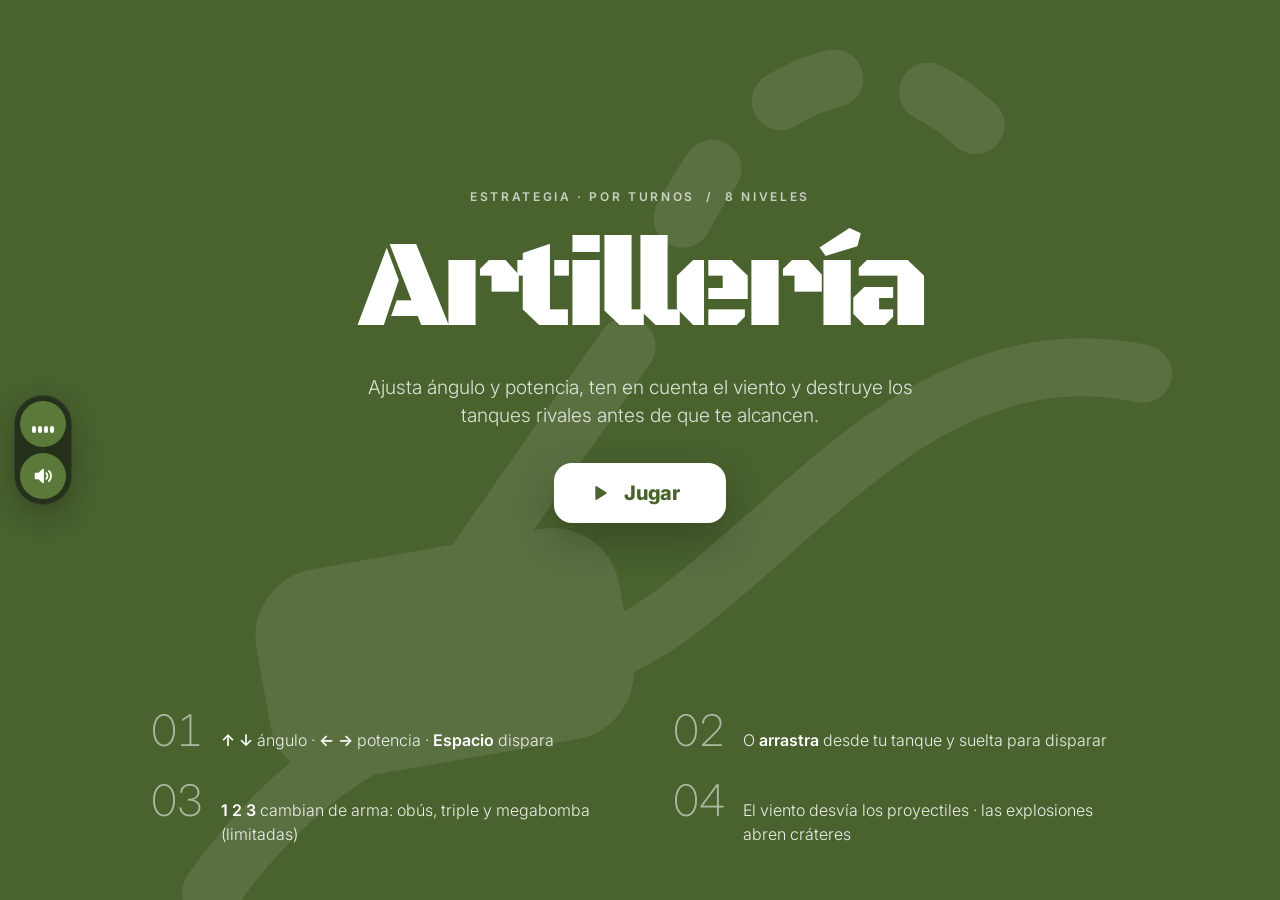
==== commit edc7d721: "Tipografía y título temático propios en cada uno de los 12 juegos Cada juego carga su propia fuente " ====
--- a/games/artilleria.html
+++ b/games/artilleria.html
@@ -1,211 +1,212 @@
-<!doctype html>
-<html lang="es"><head><meta charset="utf-8"><meta name="viewport" content="width=device-width,initial-scale=1"><title>Artillería</title>
-<link rel="preconnect" href="https://fonts.googleapis.com"><link href="https://fonts.googleapis.com/css2?family=Inter:wght@200;300;400;600;700;800&display=swap" rel="stylesheet">
-<link rel="stylesheet" href="../shared/style.css"></head>
-<body><div id="app"></div>
-<script src="../shared/audio.js"></script><script src="../shared/engine.js"></script>
-<script>
-'use strict';
-const W = 960, H = 600, GR = 380, NL = 8;
-const LV = [
-  { foes: 1, hp: 80, err: 10, wind: .3 }, { foes: 1, hp: 100, err: 8, wind: .5 }, { foes: 1, hp: 110, err: 6, wind: .7 }, { foes: 2, hp: 80, err: 7, wind: .6 },
-  { foes: 2, hp: 100, err: 5.5, wind: .8 }, { foes: 2, hp: 80, err: 4.5, wind: 1 }, { foes: 3, hp: 60, err: 4.5, wind: 1 }, { foes: 3, hp: 70, err: 3.8, wind: 1.2 }
-];
-const WEAP = [{ name: 'Obús', r: 36, dmg: 45 }, { name: 'Triple', r: 24, dmg: 26 }, { name: 'Megabomba', r: 72, dmg: 75 }];
-const P = new Engine.Particles();
-let S = null;
-const later = (fn, ms) => { const my = S; setTimeout(() => { if (S === my) fn(); }, ms); };
-const G = Engine.create({
-  id: 'artilleria', title: 'Artillería', genre: 'Estrategia · por turnos', accent: '#5b7a3a', bg: '#eef0e6',
-  glyph: '<svg viewBox="0 0 64 64" fill="none" stroke="currentColor" stroke-width="3" stroke-linecap="round"><path d="M6 52c10-10 18-6 26-10s16-12 26-8"/><rect x="12" y="38" width="16" height="8" rx="2" fill="currentColor"/><path d="M22 38l10-10"/><path d="M36 22c6-8 14-8 18 2" stroke-dasharray="3 5"/></svg>',
-  tagline: 'Ajusta ángulo y potencia, ten en cuenta el viento y destruye los tanques rivales antes de que te alcancen.',
-  help: ['<b>↑ ↓</b> ángulo · <b>← →</b> potencia · <b>Espacio</b> dispara', 'O <b>arrastra</b> desde tu tanque y suelta para disparar', '<b>1 2 3</b> cambian de arma: obús, triple y megabomba (limitadas)', 'El viento desvía los proyectiles · las explosiones abren cráteres'],
-  levels: NL, maxScale: 1.3,
-  song: { bpm: 80, root: 48, scale: 'harm', prog: [0, 5, 3, 4], padInst: 'strings', arpInst: 'softpluck', arp: 'x.....x.....x...', arpOct: 3, leadInst: 'warm', leadOct: 4, leadDensity: .3, kick: 'x.......x.......', snare: '............x...', hat: '', bass: 'x.......x.......', bassLen: 6, fill: true, seed: 251 },
-  intensity: () => 1,
-  onLevel: load,
-  onReady(g) {
-    g.canvas(W, H); g.loop(update, render);
-    let drag = false;
-    g.cv.addEventListener('pointerdown', e => {
-      if (!S || S.state !== 'aim' || !G.playing || G.paused) return;
-      const p = g.pos(e);
-      for (let i = 0; i < 3; i++) if (p.x > 20 + i * 130 && p.x < 140 + i * 130 && p.y > 16 && p.y < 52) { pickWeapon(i); return; }
-      drag = true; aimAt(p); g.cv.setPointerCapture(e.pointerId);
-    });
-    g.cv.addEventListener('pointermove', e => { if (drag) aimAt(g.pos(e)); });
-    g.cv.addEventListener('pointerup', () => { if (drag) { drag = false; fire(); } });
-    addEventListener('keydown', e => { if (e.code === 'Space') fire(); if (e.key >= '1' && e.key <= '3') pickWeapon(+e.key - 1); });
-  }
-});
-function load(n) {
-  const cfg = LV[n - 1], r = Engine.rng(n * 2003 + 7);
-  const surf = new Float32Array(W);
-  const a1 = 40 + r() * 50, a2 = 20 + r() * 30, f1 = .004 + r() * .004, f2 = .011 + r() * .008, p1 = r() * 6, p2 = r() * 6;
-  for (let x = 0; x < W; x++) surf[x] = 410 + Math.sin(x * f1 + p1) * a1 + Math.sin(x * f2 + p2) * a2 - (x > 300 && x < 660 ? 60 * Math.sin((x - 300) / 360 * Math.PI) * (n > 2 ? 1 : .4) : 0);
-  const spots = [110, W - 110, W - 280, W - 440].slice(0, cfg.foes + 1);
-  for (const sx of spots) { const y = surf[sx]; for (let x = sx - 26; x <= sx + 26; x++) surf[x] = y; }
-  const tanks = spots.map((x, i) => ({ x, y: surf[x], hp: i ? cfg.hp : 100 + 50 * (cfg.foes - 1), max: i ? cfg.hp : 100 + 50 * (cfg.foes - 1), ai: i > 0, alive: true, ang: i ? 135 : 45, pow: 520, col: i ? '#c2553d' : '#2f6df6', err: cfg.err * 2.4, shake: 0 }));
-  S = { n, cfg, surf, tanks, foeMul: 1 / cfg.foes, turn: 0, state: 'aim', shot: [], wind: 0, weapon: 0, ammo: [Infinity, n >= 2 ? 2 : 0, n >= 3 ? 1 : 0], t: 0, shots: 0, flash: 0, msg: '', done: false };
-  newWind(); P.clear(); hud();
-}
-function hud() { const me = S.tanks[0]; G.hud({ Nivel: `${S.n}/${NL}`, Blindaje: Math.max(0, Math.round(me.hp)), Rivales: S.tanks.filter(t => t.ai && t.alive).length, Viento: (S.wind > 0 ? '→ ' : S.wind < 0 ? '← ' : '') + Math.abs(S.wind * 10).toFixed(0) }); }
-function newWind() { S.wind = Math.round((Math.random() * 2 - 1) * S.cfg.wind * 10) / 10; }
-function pickWeapon(i) { if (!S || S.state !== 'aim') return; if (S.ammo[i] <= 0) { G.sfx('error'); return; } S.weapon = i; G.sfx('select'); }
-function aimAt(p) {
-  const me = S.tanks[0], dx = p.x - me.x, dy = (me.y - 14) - p.y;
-  me.ang = Engine.clamp(Math.atan2(dy, dx) * 180 / Math.PI, 5, 175);
-  me.pow = Engine.clamp(Math.hypot(dx, dy) * 3.2, 150, 980);
-}
-function launch(tk, ang, pow, w) {
-  const a = ang * Math.PI / 180, spread = w === 1 ? [-5, 0, 5] : [0];
-  for (const s of spread) { const b = a + s * Math.PI / 180; S.shot.push({ x: tk.x + Math.cos(a) * 20, y: tk.y - 14 - Math.sin(a) * 20, vx: Math.cos(b) * pow, vy: -Math.sin(b) * pow, w, owner: tk, t: 0 }); }
-  S.state = 'fly'; S.shots++;
-  G.sfx('boom', { pitch: 1.4, vol: .6, pan: G.pan(tk.x) });
-  G.sfx('whistle', { d: 1.4, pan: G.pan(tk.x) });
-  P.burst(tk.x + Math.cos(a) * 24, tk.y - 14 - Math.sin(a) * 24, 10, { color: ['#ffd36b', '#999'], speed: 120, life: .4, angle: -a, spread: .8 });
-}
-function fire() {
-  if (!S || S.state !== 'aim' || S.turn !== 0 || !G.playing || G.paused) return;
-  const me = S.tanks[0];
-  if (S.ammo[S.weapon] <= 0) S.weapon = 0;
-  S.ammo[S.weapon]--;
-  launch(me, me.ang, me.pow, S.weapon);
-  if (S.ammo[S.weapon] <= 0) S.weapon = 0;
-}
-function simulate(x, y, vx, vy, target) {
-  for (let i = 0; i < 400; i++) {
-    const d = 1 / 60; vx += S.wind * 40 * d; vy += GR * d; x += vx * d; y += vy * d;
-    if (x < 0 || x >= W || y > H) return 9999;
-    if (y >= S.surf[x | 0] || Math.hypot(x - target.x, y - target.y + 8) < 14) return Math.hypot(x - target.x, y - target.y);
-  }
-  return 9999;
-}
-function aiTurn(tk) {
-  const me = S.tanks[0]; let best = null;
-  for (let ang = 100; ang <= 170; ang += 3) for (let pow = 220; pow <= 950; pow += 25) {
-    const a = ang * Math.PI / 180;
-    const d = simulate(tk.x + Math.cos(a) * 20, tk.y - 14 - Math.sin(a) * 20, Math.cos(a) * pow, -Math.sin(a) * pow, me);
-    if (!best || d < best.d) best = { d, ang, pow };
-  }
-  const g = () => (Math.random() + Math.random() + Math.random() - 1.5) / 1.5;
-  tk.ang = best.ang + g() * tk.err; tk.pow = best.pow * (1 + g() * tk.err / 90);
-  tk.err = Math.max(S.cfg.err * .5, tk.err * .78);
-  later(() => { if (S.state === 'ai') launch(tk, tk.ang, tk.pow, 0); }, 700);
-}
-function explode(x, y, w, owner) {
-  const W2 = WEAP[w], R = W2.r;
-  G.sfx(w === 2 ? 'explosion' : 'boom', { pan: G.pan(x) });
-  P.burst(x, y, w === 2 ? 60 : 30, { color: ['#ffd36b', '#ff7a3d', '#6b5a4a', '#ffffff'], speed: w === 2 ? 420 : 280, gravity: 300 });
-  S.flash = w === 2 ? .4 : .15;
-  for (let i = Math.max(0, Math.floor(x - R)); i < Math.min(W, Math.ceil(x + R)); i++) {
-    const yb = y + Math.sqrt(Math.max(0, R * R - (i - x) * (i - x)));
-    if (S.surf[i] < yb) S.surf[i] = Math.min(H - 6, yb);
-  }
-  for (const t of S.tanks) {
-    if (!t.alive) continue;
-    const d = Math.hypot(t.x - x, (t.y - 8) - y);
-    if (d < R + 26) {
-      const dmg = Math.round(W2.dmg * (1 - d / (R + 30)) * (owner && owner.ai ? S.foeMul : 1));
-      t.hp -= dmg; t.shake = .4;
-      P.text(t.x, t.y - 40, '-' + dmg, { color: t.ai ? '#c2553d' : '#2f6df6', size: 20 });
-      if (t.hp <= 0) { t.alive = false; G.sfx('explosion', { pitch: .8, pan: G.pan(t.x) }); P.burst(t.x, t.y - 10, 50, { color: ['#333', '#ff7a3d', '#ffd36b'], speed: 350, gravity: 400 }); }
-    }
-  }
-  hud();
-}
-function nextTurn() {
-  const me = S.tanks[0], foes = S.tanks.filter(t => t.ai && t.alive);
-  if (me.hp <= 0) { S.done = true; later(() => G.lose('Tu tanque fue destruido', [['Disparos', S.shots], ['Rivales restantes', foes.length]]), 900); S.state = 'end'; return; }
-  if (!foes.length) {
-    S.done = true; S.state = 'end';
-    const hp = me.hp / me.max * 100;
-    later(() => G.win(hp >= 70 ? 3 : hp >= 35 ? 2 : 1, [['Blindaje', Math.round(hp)], ['Disparos', S.shots]], Math.round(hp * 10 - S.shots * 5)), 900);
-    return;
-  }
-  let i = S.turn;
-  do { i = (i + 1) % S.tanks.length; } while (!S.tanks[i].alive);
-  S.turn = i; newWind(); hud();
-  G.music.setIntensity(foes.length === 1 && foes[0].hp < foes[0].max / 2 ? 2 : 1);
-  if (S.tanks[i].ai) { S.state = 'ai'; G.sfx('beep', { pitch: .8 }); aiTurn(S.tanks[i]); }
-  else { S.state = 'aim'; G.sfx('beep'); }
-}
-function update(dt) {
-  S.t += dt; S.flash = Math.max(0, S.flash - dt);
-  const k = G.keys, me = S.tanks[0];
-  if (S.state === 'aim') {
-    if (k.ArrowUp || k.KeyW) me.ang = Math.min(175, me.ang + 45 * dt);
-    if (k.ArrowDown || k.KeyS) me.ang = Math.max(5, me.ang - 45 * dt);
-    if (k.ArrowRight || k.KeyD) me.pow = Math.min(980, me.pow + 320 * dt);
-    if (k.ArrowLeft || k.KeyA) me.pow = Math.max(150, me.pow - 320 * dt);
-  }
-  for (const t of S.tanks) {
-    t.shake = Math.max(0, t.shake - dt);
-    const g = S.surf[Math.round(t.x)];
-    if (t.y < g) t.y = Math.min(g, t.y + 200 * dt);
-  }
-  if (S.state === 'fly') {
-    const steps = 4;
-    for (let s = 0; s < steps; s++) {
-      const d = dt / steps;
-      for (const b of S.shot) {
-        if (b.dead) continue;
-        b.t += d; b.vx += S.wind * 40 * d; b.vy += GR * d; b.x += b.vx * d; b.y += b.vy * d;
-        if (b.x < 0 || b.x >= W || b.y > H) { b.dead = true; continue; }
-        const hitTank = S.tanks.find(t => t.alive && (t !== b.owner || b.t > .3) && Math.hypot(t.x - b.x, t.y - 8 - b.y) < 16);
-        if (b.y >= S.surf[b.x | 0] || hitTank) { b.dead = true; explode(b.x, Math.min(b.y, S.surf[b.x | 0]), b.w, b.owner); }
-      }
-    }
-    for (const b of S.shot) if (!b.dead && Math.random() < .5) P.burst(b.x, b.y, 1, { color: 'rgba(80,80,80,.5)', speed: 10, life: .5, size: 3 });
-    S.shot = S.shot.filter(b => !b.dead);
-    if (!S.shot.length) { S.state = 'settle'; later(nextTurn, 600); }
-  }
-  P.update(dt);
-}
-function render() {
-  const c = G.ctx; if (!c || !S) return;
-  const sky = c.createLinearGradient(0, 0, 0, H); sky.addColorStop(0, '#dfe8ee'); sky.addColorStop(1, '#f4f1e6');
-  c.fillStyle = sky; c.fillRect(0, 0, W, H);
-  c.fillStyle = 'rgba(255,255,255,.7)';
-  for (let i = 0; i < 4; i++) { const x = ((i * 280 + S.t * S.wind * 30) % (W + 200) + W + 200) % (W + 200) - 100; c.beginPath(); c.ellipse(x, 90 + i * 30, 70, 18, 0, 0, 6.283); c.fill(); }
-  c.fillStyle = '#7d9a55'; c.beginPath(); c.moveTo(0, H);
-  for (let x = 0; x < W; x += 2) c.lineTo(x, S.surf[x]); c.lineTo(W, H); c.fill();
-  c.fillStyle = '#5b7a3a'; c.beginPath(); c.moveTo(0, S.surf[0]);
-  for (let x = 0; x < W; x += 2) c.lineTo(x, S.surf[x]); for (let x = W - 1; x >= 0; x -= 2) c.lineTo(x, S.surf[x] + 8); c.fill();
-  for (const [i, t] of S.tanks.entries()) {
-    if (!t.alive) { c.fillStyle = '#4a4a4a'; c.fillRect(t.x - 14, t.y - 8, 28, 8); continue; }
-    const sh = t.shake ? (Math.random() - .5) * 6 : 0;
-    c.save(); c.translate(t.x + sh, t.y);
-    const a = t.ang * Math.PI / 180;
-    c.strokeStyle = '#2b2b2b'; c.lineWidth = 5; c.lineCap = 'round'; c.beginPath(); c.moveTo(0, -14); c.lineTo(Math.cos(a) * 22, -14 - Math.sin(a) * 22); c.stroke();
-    c.fillStyle = t.col; c.beginPath(); c.arc(0, -12, 9, Math.PI, 0); c.fill();
-    c.beginPath(); c.roundRect(-18, -12, 36, 10, 4); c.fill();
-    c.fillStyle = '#2b2b2b'; c.beginPath(); c.roundRect(-20, -4, 40, 7, 3.5); c.fill();
-    c.restore();
-    c.fillStyle = 'rgba(0,0,0,.12)'; c.fillRect(t.x - 20, t.y - 38, 40, 5);
-    c.fillStyle = t.col; c.fillRect(t.x - 20, t.y - 38, 40 * Math.max(0, t.hp / t.max), 5);
-    if (S.turn === i && S.state !== 'end') { c.fillStyle = t.col; c.beginPath(); c.moveTo(t.x - 6, t.y - 52); c.lineTo(t.x + 6, t.y - 52); c.lineTo(t.x, t.y - 44); c.fill(); }
-  }
-  const me = S.tanks[0];
-  if (S.state === 'aim' && me.alive) {
-    const a = me.ang * Math.PI / 180; let x = me.x + Math.cos(a) * 20, y = me.y - 14 - Math.sin(a) * 20, vx = Math.cos(a) * me.pow, vy = -Math.sin(a) * me.pow;
-    const len = Math.max(14, 40 - S.n * 3);
-    for (let i = 0; i < len; i++) { for (let j = 0; j < 2; j++) { const d = 1 / 60; vx += S.wind * 40 * d; vy += GR * d; x += vx * d; y += vy * d; } if (i % 2 === 0) { c.fillStyle = `rgba(47,109,246,${1 - i / len})`; c.beginPath(); c.arc(x, y, 2.5, 0, 6.283); c.fill(); } }
-    c.fillStyle = 'rgba(0,0,0,.12)'; c.fillRect(me.x - 30, me.y + 12, 60, 5); c.fillStyle = '#2f6df6'; c.fillRect(me.x - 30, me.y + 12, 60 * me.pow / 980, 5);
-    c.fillStyle = '#1b1b1b'; c.font = '600 12px Inter, sans-serif'; c.textAlign = 'center'; c.fillText(`${Math.round(me.ang)}° · ${Math.round(me.pow / 9.8)}%`, me.x, me.y + 32);
-  }
-  for (const b of S.shot) { c.fillStyle = '#1b1b1b'; c.beginPath(); c.arc(b.x, b.y, b.w === 2 ? 7 : 4.5, 0, 6.283); c.fill(); }
-  WEAP.forEach((w, i) => {
-    const x = 20 + i * 130, on = S.weapon === i, n = S.ammo[i];
-    c.fillStyle = on ? '#1b1b1b' : 'rgba(255,255,255,.75)'; c.beginPath(); c.roundRect(x, 16, 120, 36, 18); c.fill();
-    c.fillStyle = on ? '#ffffff' : n > 0 ? '#1b1b1b' : 'rgba(0,0,0,.25)'; c.font = '600 13px Inter, sans-serif'; c.textAlign = 'center';
-    c.fillText(`${i + 1} · ${w.name}${n === Infinity ? '' : ' ×' + n}`, x + 60, 39);
-  });
-  c.save(); c.translate(W / 2 + 160, 34); c.fillStyle = '#1b1b1b'; c.font = '600 12px Inter, sans-serif'; c.textAlign = 'center'; c.fillText('VIENTO', 0, -6);
-  c.strokeStyle = '#1b1b1b'; c.lineWidth = 3; const L = S.wind * 50; c.beginPath(); c.moveTo(-L, 8); c.lineTo(L, 8); c.stroke();
-  if (S.wind) { c.beginPath(); c.moveTo(L, 8); c.lineTo(L - Math.sign(L) * 8, 2); c.lineTo(L - Math.sign(L) * 8, 14); c.fill(); } c.restore();
-  if (S.state === 'ai') { c.fillStyle = 'rgba(0,0,0,.5)'; c.font = '600 16px Inter, sans-serif'; c.textAlign = 'center'; c.fillText('El rival apunta…', W / 2, 110); }
-  P.draw(c);
-  if (S.flash) { c.fillStyle = `rgba(255,240,200,${S.flash})`; c.fillRect(0, 0, W, H); }
-}
-</script></body></html>
+<!doctype html>
+<html lang="es"><head><meta charset="utf-8"><meta name="viewport" content="width=device-width,initial-scale=1"><title>Artillería</title>
+<link rel="preconnect" href="https://fonts.googleapis.com"><link href="https://fonts.googleapis.com/css2?family=Inter:wght@200;300;400;600;700;800&display=swap" rel="stylesheet">
+<link rel="stylesheet" href="../shared/style.css"></head>
+<body><div id="app"></div>
+<script src="../shared/audio.js"></script><script src="../shared/engine.js"></script>
+<script>
+'use strict';
+const W = 960, H = 600, GR = 380, NL = 8;
+const LV = [
+  { foes: 1, hp: 80, err: 10, wind: .3 }, { foes: 1, hp: 100, err: 8, wind: .5 }, { foes: 1, hp: 110, err: 6, wind: .7 }, { foes: 2, hp: 80, err: 7, wind: .6 },
+  { foes: 2, hp: 100, err: 5.5, wind: .8 }, { foes: 2, hp: 80, err: 4.5, wind: 1 }, { foes: 3, hp: 60, err: 4.5, wind: 1 }, { foes: 3, hp: 70, err: 3.8, wind: 1.2 }
+];
+const WEAP = [{ name: 'Obús', r: 36, dmg: 45 }, { name: 'Triple', r: 24, dmg: 26 }, { name: 'Megabomba', r: 72, dmg: 75 }];
+const P = new Engine.Particles();
+let S = null;
+const later = (fn, ms) => { const my = S; setTimeout(() => { if (S === my) fn(); }, ms); };
+const G = Engine.create({
+  id: 'artilleria', title: 'Artillería', genre: 'Estrategia · por turnos', accent: '#5b7a3a', bg: '#eef0e6',
+  display: { font: 'Black Ops One', query: 'Black+Ops+One', weight: 400, scale: 0.82, levels: 'Frente de Batalla' },
+  glyph: '<svg viewBox="0 0 64 64" fill="none" stroke="currentColor" stroke-width="3" stroke-linecap="round"><path d="M6 52c10-10 18-6 26-10s16-12 26-8"/><rect x="12" y="38" width="16" height="8" rx="2" fill="currentColor"/><path d="M22 38l10-10"/><path d="M36 22c6-8 14-8 18 2" stroke-dasharray="3 5"/></svg>',
+  tagline: 'Ajusta ángulo y potencia, ten en cuenta el viento y destruye los tanques rivales antes de que te alcancen.',
+  help: ['<b>↑ ↓</b> ángulo · <b>← →</b> potencia · <b>Espacio</b> dispara', 'O <b>arrastra</b> desde tu tanque y suelta para disparar', '<b>1 2 3</b> cambian de arma: obús, triple y megabomba (limitadas)', 'El viento desvía los proyectiles · las explosiones abren cráteres'],
+  levels: NL, maxScale: 1.3,
+  song: { bpm: 80, root: 48, scale: 'harm', prog: [0, 5, 3, 4], padInst: 'strings', arpInst: 'softpluck', arp: 'x.....x.....x...', arpOct: 3, leadInst: 'warm', leadOct: 4, leadDensity: .3, kick: 'x.......x.......', snare: '............x...', hat: '', bass: 'x.......x.......', bassLen: 6, fill: true, seed: 251 },
+  intensity: () => 1,
+  onLevel: load,
+  onReady(g) {
+    g.canvas(W, H); g.loop(update, render);
+    let drag = false;
+    g.cv.addEventListener('pointerdown', e => {
+      if (!S || S.state !== 'aim' || !G.playing || G.paused) return;
+      const p = g.pos(e);
+      for (let i = 0; i < 3; i++) if (p.x > 20 + i * 130 && p.x < 140 + i * 130 && p.y > 16 && p.y < 52) { pickWeapon(i); return; }
+      drag = true; aimAt(p); g.cv.setPointerCapture(e.pointerId);
+    });
+    g.cv.addEventListener('pointermove', e => { if (drag) aimAt(g.pos(e)); });
+    g.cv.addEventListener('pointerup', () => { if (drag) { drag = false; fire(); } });
+    addEventListener('keydown', e => { if (e.code === 'Space') fire(); if (e.key >= '1' && e.key <= '3') pickWeapon(+e.key - 1); });
+  }
+});
+function load(n) {
+  const cfg = LV[n - 1], r = Engine.rng(n * 2003 + 7);
+  const surf = new Float32Array(W);
+  const a1 = 40 + r() * 50, a2 = 20 + r() * 30, f1 = .004 + r() * .004, f2 = .011 + r() * .008, p1 = r() * 6, p2 = r() * 6;
+  for (let x = 0; x < W; x++) surf[x] = 410 + Math.sin(x * f1 + p1) * a1 + Math.sin(x * f2 + p2) * a2 - (x > 300 && x < 660 ? 60 * Math.sin((x - 300) / 360 * Math.PI) * (n > 2 ? 1 : .4) : 0);
+  const spots = [110, W - 110, W - 280, W - 440].slice(0, cfg.foes + 1);
+  for (const sx of spots) { const y = surf[sx]; for (let x = sx - 26; x <= sx + 26; x++) surf[x] = y; }
+  const tanks = spots.map((x, i) => ({ x, y: surf[x], hp: i ? cfg.hp : 100 + 50 * (cfg.foes - 1), max: i ? cfg.hp : 100 + 50 * (cfg.foes - 1), ai: i > 0, alive: true, ang: i ? 135 : 45, pow: 520, col: i ? '#c2553d' : '#2f6df6', err: cfg.err * 2.4, shake: 0 }));
+  S = { n, cfg, surf, tanks, foeMul: 1 / cfg.foes, turn: 0, state: 'aim', shot: [], wind: 0, weapon: 0, ammo: [Infinity, n >= 2 ? 2 : 0, n >= 3 ? 1 : 0], t: 0, shots: 0, flash: 0, msg: '', done: false };
+  newWind(); P.clear(); hud();
+}
+function hud() { const me = S.tanks[0]; G.hud({ Nivel: `${S.n}/${NL}`, Blindaje: Math.max(0, Math.round(me.hp)), Rivales: S.tanks.filter(t => t.ai && t.alive).length, Viento: (S.wind > 0 ? '→ ' : S.wind < 0 ? '← ' : '') + Math.abs(S.wind * 10).toFixed(0) }); }
+function newWind() { S.wind = Math.round((Math.random() * 2 - 1) * S.cfg.wind * 10) / 10; }
+function pickWeapon(i) { if (!S || S.state !== 'aim') return; if (S.ammo[i] <= 0) { G.sfx('error'); return; } S.weapon = i; G.sfx('select'); }
+function aimAt(p) {
+  const me = S.tanks[0], dx = p.x - me.x, dy = (me.y - 14) - p.y;
+  me.ang = Engine.clamp(Math.atan2(dy, dx) * 180 / Math.PI, 5, 175);
+  me.pow = Engine.clamp(Math.hypot(dx, dy) * 3.2, 150, 980);
+}
+function launch(tk, ang, pow, w) {
+  const a = ang * Math.PI / 180, spread = w === 1 ? [-5, 0, 5] : [0];
+  for (const s of spread) { const b = a + s * Math.PI / 180; S.shot.push({ x: tk.x + Math.cos(a) * 20, y: tk.y - 14 - Math.sin(a) * 20, vx: Math.cos(b) * pow, vy: -Math.sin(b) * pow, w, owner: tk, t: 0 }); }
+  S.state = 'fly'; S.shots++;
+  G.sfx('boom', { pitch: 1.4, vol: .6, pan: G.pan(tk.x) });
+  G.sfx('whistle', { d: 1.4, pan: G.pan(tk.x) });
+  P.burst(tk.x + Math.cos(a) * 24, tk.y - 14 - Math.sin(a) * 24, 10, { color: ['#ffd36b', '#999'], speed: 120, life: .4, angle: -a, spread: .8 });
+}
+function fire() {
+  if (!S || S.state !== 'aim' || S.turn !== 0 || !G.playing || G.paused) return;
+  const me = S.tanks[0];
+  if (S.ammo[S.weapon] <= 0) S.weapon = 0;
+  S.ammo[S.weapon]--;
+  launch(me, me.ang, me.pow, S.weapon);
+  if (S.ammo[S.weapon] <= 0) S.weapon = 0;
+}
+function simulate(x, y, vx, vy, target) {
+  for (let i = 0; i < 400; i++) {
+    const d = 1 / 60; vx += S.wind * 40 * d; vy += GR * d; x += vx * d; y += vy * d;
+    if (x < 0 || x >= W || y > H) return 9999;
+    if (y >= S.surf[x | 0] || Math.hypot(x - target.x, y - target.y + 8) < 14) return Math.hypot(x - target.x, y - target.y);
+  }
+  return 9999;
+}
+function aiTurn(tk) {
+  const me = S.tanks[0]; let best = null;
+  for (let ang = 100; ang <= 170; ang += 3) for (let pow = 220; pow <= 950; pow += 25) {
+    const a = ang * Math.PI / 180;
+    const d = simulate(tk.x + Math.cos(a) * 20, tk.y - 14 - Math.sin(a) * 20, Math.cos(a) * pow, -Math.sin(a) * pow, me);
+    if (!best || d < best.d) best = { d, ang, pow };
+  }
+  const g = () => (Math.random() + Math.random() + Math.random() - 1.5) / 1.5;
+  tk.ang = best.ang + g() * tk.err; tk.pow = best.pow * (1 + g() * tk.err / 90);
+  tk.err = Math.max(S.cfg.err * .5, tk.err * .78);
+  later(() => { if (S.state === 'ai') launch(tk, tk.ang, tk.pow, 0); }, 700);
+}
+function explode(x, y, w, owner) {
+  const W2 = WEAP[w], R = W2.r;
+  G.sfx(w === 2 ? 'explosion' : 'boom', { pan: G.pan(x) });
+  P.burst(x, y, w === 2 ? 60 : 30, { color: ['#ffd36b', '#ff7a3d', '#6b5a4a', '#ffffff'], speed: w === 2 ? 420 : 280, gravity: 300 });
+  S.flash = w === 2 ? .4 : .15;
+  for (let i = Math.max(0, Math.floor(x - R)); i < Math.min(W, Math.ceil(x + R)); i++) {
+    const yb = y + Math.sqrt(Math.max(0, R * R - (i - x) * (i - x)));
+    if (S.surf[i] < yb) S.surf[i] = Math.min(H - 6, yb);
+  }
+  for (const t of S.tanks) {
+    if (!t.alive) continue;
+    const d = Math.hypot(t.x - x, (t.y - 8) - y);
+    if (d < R + 26) {
+      const dmg = Math.round(W2.dmg * (1 - d / (R + 30)) * (owner && owner.ai ? S.foeMul : 1));
+      t.hp -= dmg; t.shake = .4;
+      P.text(t.x, t.y - 40, '-' + dmg, { color: t.ai ? '#c2553d' : '#2f6df6', size: 20 });
+      if (t.hp <= 0) { t.alive = false; G.sfx('explosion', { pitch: .8, pan: G.pan(t.x) }); P.burst(t.x, t.y - 10, 50, { color: ['#333', '#ff7a3d', '#ffd36b'], speed: 350, gravity: 400 }); }
+    }
+  }
+  hud();
+}
+function nextTurn() {
+  const me = S.tanks[0], foes = S.tanks.filter(t => t.ai && t.alive);
+  if (me.hp <= 0) { S.done = true; later(() => G.lose('Tu tanque fue destruido', [['Disparos', S.shots], ['Rivales restantes', foes.length]]), 900); S.state = 'end'; return; }
+  if (!foes.length) {
+    S.done = true; S.state = 'end';
+    const hp = me.hp / me.max * 100;
+    later(() => G.win(hp >= 70 ? 3 : hp >= 35 ? 2 : 1, [['Blindaje', Math.round(hp)], ['Disparos', S.shots]], Math.round(hp * 10 - S.shots * 5)), 900);
+    return;
+  }
+  let i = S.turn;
+  do { i = (i + 1) % S.tanks.length; } while (!S.tanks[i].alive);
+  S.turn = i; newWind(); hud();
+  G.music.setIntensity(foes.length === 1 && foes[0].hp < foes[0].max / 2 ? 2 : 1);
+  if (S.tanks[i].ai) { S.state = 'ai'; G.sfx('beep', { pitch: .8 }); aiTurn(S.tanks[i]); }
+  else { S.state = 'aim'; G.sfx('beep'); }
+}
+function update(dt) {
+  S.t += dt; S.flash = Math.max(0, S.flash - dt);
+  const k = G.keys, me = S.tanks[0];
+  if (S.state === 'aim') {
+    if (k.ArrowUp || k.KeyW) me.ang = Math.min(175, me.ang + 45 * dt);
+    if (k.ArrowDown || k.KeyS) me.ang = Math.max(5, me.ang - 45 * dt);
+    if (k.ArrowRight || k.KeyD) me.pow = Math.min(980, me.pow + 320 * dt);
+    if (k.ArrowLeft || k.KeyA) me.pow = Math.max(150, me.pow - 320 * dt);
+  }
+  for (const t of S.tanks) {
+    t.shake = Math.max(0, t.shake - dt);
+    const g = S.surf[Math.round(t.x)];
+    if (t.y < g) t.y = Math.min(g, t.y + 200 * dt);
+  }
+  if (S.state === 'fly') {
+    const steps = 4;
+    for (let s = 0; s < steps; s++) {
+      const d = dt / steps;
+      for (const b of S.shot) {
+        if (b.dead) continue;
+        b.t += d; b.vx += S.wind * 40 * d; b.vy += GR * d; b.x += b.vx * d; b.y += b.vy * d;
+        if (b.x < 0 || b.x >= W || b.y > H) { b.dead = true; continue; }
+        const hitTank = S.tanks.find(t => t.alive && (t !== b.owner || b.t > .3) && Math.hypot(t.x - b.x, t.y - 8 - b.y) < 16);
+        if (b.y >= S.surf[b.x | 0] || hitTank) { b.dead = true; explode(b.x, Math.min(b.y, S.surf[b.x | 0]), b.w, b.owner); }
+      }
+    }
+    for (const b of S.shot) if (!b.dead && Math.random() < .5) P.burst(b.x, b.y, 1, { color: 'rgba(80,80,80,.5)', speed: 10, life: .5, size: 3 });
+    S.shot = S.shot.filter(b => !b.dead);
+    if (!S.shot.length) { S.state = 'settle'; later(nextTurn, 600); }
+  }
+  P.update(dt);
+}
+function render() {
+  const c = G.ctx; if (!c || !S) return;
+  const sky = c.createLinearGradient(0, 0, 0, H); sky.addColorStop(0, '#dfe8ee'); sky.addColorStop(1, '#f4f1e6');
+  c.fillStyle = sky; c.fillRect(0, 0, W, H);
+  c.fillStyle = 'rgba(255,255,255,.7)';
+  for (let i = 0; i < 4; i++) { const x = ((i * 280 + S.t * S.wind * 30) % (W + 200) + W + 200) % (W + 200) - 100; c.beginPath(); c.ellipse(x, 90 + i * 30, 70, 18, 0, 0, 6.283); c.fill(); }
+  c.fillStyle = '#7d9a55'; c.beginPath(); c.moveTo(0, H);
+  for (let x = 0; x < W; x += 2) c.lineTo(x, S.surf[x]); c.lineTo(W, H); c.fill();
+  c.fillStyle = '#5b7a3a'; c.beginPath(); c.moveTo(0, S.surf[0]);
+  for (let x = 0; x < W; x += 2) c.lineTo(x, S.surf[x]); for (let x = W - 1; x >= 0; x -= 2) c.lineTo(x, S.surf[x] + 8); c.fill();
+  for (const [i, t] of S.tanks.entries()) {
+    if (!t.alive) { c.fillStyle = '#4a4a4a'; c.fillRect(t.x - 14, t.y - 8, 28, 8); continue; }
+    const sh = t.shake ? (Math.random() - .5) * 6 : 0;
+    c.save(); c.translate(t.x + sh, t.y);
+    const a = t.ang * Math.PI / 180;
+    c.strokeStyle = '#2b2b2b'; c.lineWidth = 5; c.lineCap = 'round'; c.beginPath(); c.moveTo(0, -14); c.lineTo(Math.cos(a) * 22, -14 - Math.sin(a) * 22); c.stroke();
+    c.fillStyle = t.col; c.beginPath(); c.arc(0, -12, 9, Math.PI, 0); c.fill();
+    c.beginPath(); c.roundRect(-18, -12, 36, 10, 4); c.fill();
+    c.fillStyle = '#2b2b2b'; c.beginPath(); c.roundRect(-20, -4, 40, 7, 3.5); c.fill();
+    c.restore();
+    c.fillStyle = 'rgba(0,0,0,.12)'; c.fillRect(t.x - 20, t.y - 38, 40, 5);
+    c.fillStyle = t.col; c.fillRect(t.x - 20, t.y - 38, 40 * Math.max(0, t.hp / t.max), 5);
+    if (S.turn === i && S.state !== 'end') { c.fillStyle = t.col; c.beginPath(); c.moveTo(t.x - 6, t.y - 52); c.lineTo(t.x + 6, t.y - 52); c.lineTo(t.x, t.y - 44); c.fill(); }
+  }
+  const me = S.tanks[0];
+  if (S.state === 'aim' && me.alive) {
+    const a = me.ang * Math.PI / 180; let x = me.x + Math.cos(a) * 20, y = me.y - 14 - Math.sin(a) * 20, vx = Math.cos(a) * me.pow, vy = -Math.sin(a) * me.pow;
+    const len = Math.max(14, 40 - S.n * 3);
+    for (let i = 0; i < len; i++) { for (let j = 0; j < 2; j++) { const d = 1 / 60; vx += S.wind * 40 * d; vy += GR * d; x += vx * d; y += vy * d; } if (i % 2 === 0) { c.fillStyle = `rgba(47,109,246,${1 - i / len})`; c.beginPath(); c.arc(x, y, 2.5, 0, 6.283); c.fill(); } }
+    c.fillStyle = 'rgba(0,0,0,.12)'; c.fillRect(me.x - 30, me.y + 12, 60, 5); c.fillStyle = '#2f6df6'; c.fillRect(me.x - 30, me.y + 12, 60 * me.pow / 980, 5);
+    c.fillStyle = '#1b1b1b'; c.font = '600 12px Inter, sans-serif'; c.textAlign = 'center'; c.fillText(`${Math.round(me.ang)}° · ${Math.round(me.pow / 9.8)}%`, me.x, me.y + 32);
+  }
+  for (const b of S.shot) { c.fillStyle = '#1b1b1b'; c.beginPath(); c.arc(b.x, b.y, b.w === 2 ? 7 : 4.5, 0, 6.283); c.fill(); }
+  WEAP.forEach((w, i) => {
+    const x = 20 + i * 130, on = S.weapon === i, n = S.ammo[i];
+    c.fillStyle = on ? '#1b1b1b' : 'rgba(255,255,255,.75)'; c.beginPath(); c.roundRect(x, 16, 120, 36, 18); c.fill();
+    c.fillStyle = on ? '#ffffff' : n > 0 ? '#1b1b1b' : 'rgba(0,0,0,.25)'; c.font = '600 13px Inter, sans-serif'; c.textAlign = 'center';
+    c.fillText(`${i + 1} · ${w.name}${n === Infinity ? '' : ' ×' + n}`, x + 60, 39);
+  });
+  c.save(); c.translate(W / 2 + 160, 34); c.fillStyle = '#1b1b1b'; c.font = '600 12px Inter, sans-serif'; c.textAlign = 'center'; c.fillText('VIENTO', 0, -6);
+  c.strokeStyle = '#1b1b1b'; c.lineWidth = 3; const L = S.wind * 50; c.beginPath(); c.moveTo(-L, 8); c.lineTo(L, 8); c.stroke();
+  if (S.wind) { c.beginPath(); c.moveTo(L, 8); c.lineTo(L - Math.sign(L) * 8, 2); c.lineTo(L - Math.sign(L) * 8, 14); c.fill(); } c.restore();
+  if (S.state === 'ai') { c.fillStyle = 'rgba(0,0,0,.5)'; c.font = '600 16px Inter, sans-serif'; c.textAlign = 'center'; c.fillText('El rival apunta…', W / 2, 110); }
+  P.draw(c);
+  if (S.flash) { c.fillStyle = `rgba(255,240,200,${S.flash})`; c.fillRect(0, 0, W, H); }
+}
+</script></body></html>
--- a/shared/style.css
+++ b/shared/style.css
@@ -269,3 +269,10 @@
 @media (min-width:641px){.sheet.title{padding-left:max(104px,6vw);padding-right:max(104px,6vw)}}
 .sheet.title .deco{position:fixed;left:0;top:0;right:0;bottom:0;width:auto;transform:none;display:grid;place-items:center;overflow:hidden}
 .sheet.title .deco svg{width:min(105vw,1240px,150vh);height:auto;transform:translateY(-3vh) rotate(-10deg)}
+
+/* ============ tipografía propia por juego + título de niveles centrado ============ */
+.custom-display .mega{font-family:var(--display-font);font-weight:var(--display-weight);letter-spacing:var(--display-ls);line-height:1}
+.custom-display .sheet .mega{font-size:calc(clamp(52px,9vw,148px) * var(--display-scale))}
+.custom-display .sheet.title .mega{font-size:calc(clamp(64px,12vw,184px) * var(--display-scale))}
+.custom-display .levels-screen .mega{font-size:calc(clamp(48px,7vw,112px) * var(--display-scale))}
+.levels-screen .head{justify-self:center;text-align:center;width:100%}
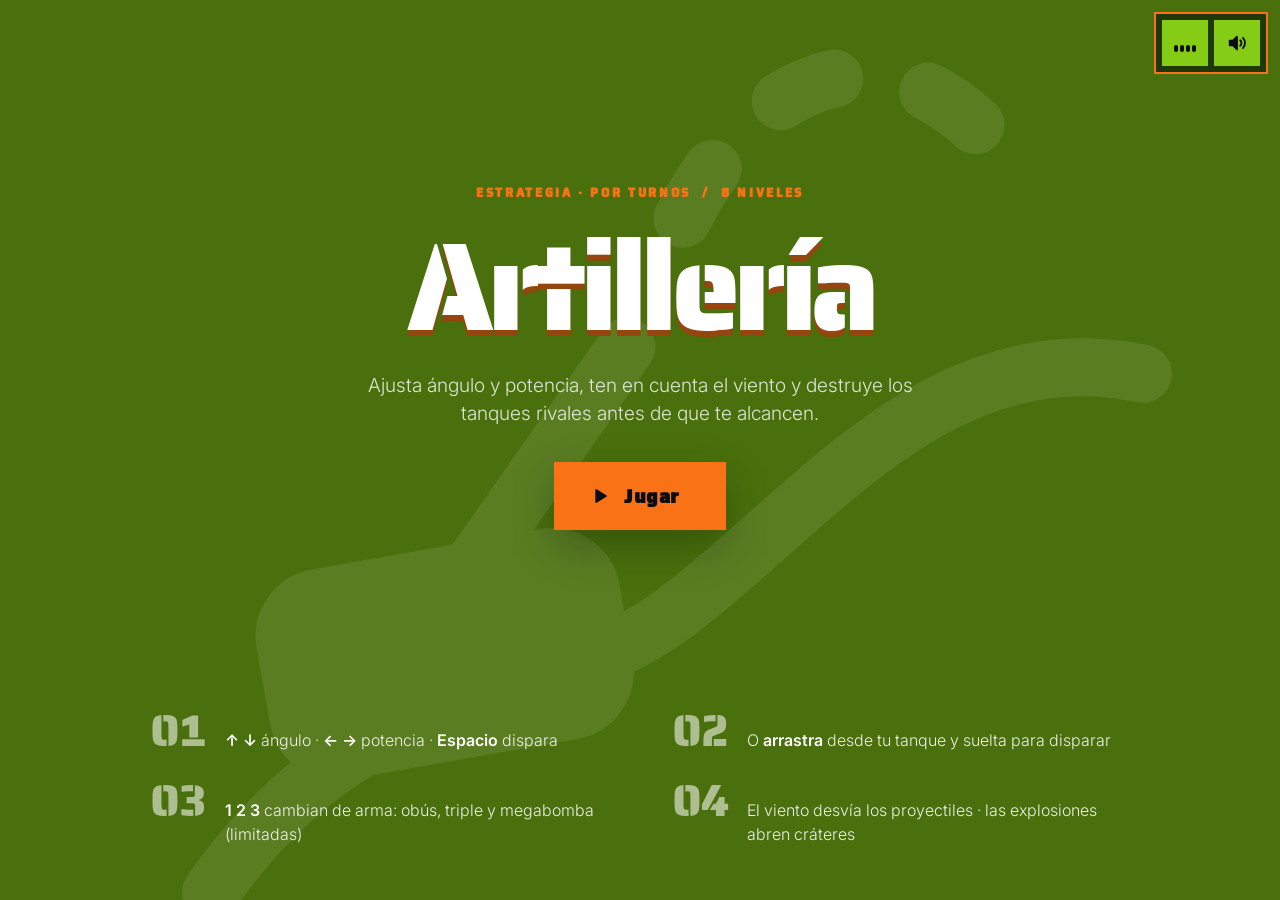
==== commit 3314b093: "Tema propio por juego: marco, HUD, botones y pantallas de inicio/fin Co-Authored-By: Claude Opus 5.5" ====
--- a/games/artilleria.html
+++ b/games/artilleria.html
@@ -1,7 +1,7 @@
 <!doctype html>
 <html lang="es"><head><meta charset="utf-8"><meta name="viewport" content="width=device-width,initial-scale=1"><title>Artillería</title>
 <link rel="preconnect" href="https://fonts.googleapis.com"><link href="https://fonts.googleapis.com/css2?family=Inter:wght@200;300;400;600;700;800&display=swap" rel="stylesheet">
-<link rel="stylesheet" href="../shared/style.css"></head>
+<link rel="stylesheet" href="../shared/style.css"><link rel="stylesheet" href="../shared/game-themes.css"></head>
 <body><div id="app"></div>
 <script src="../shared/audio.js"></script><script src="../shared/engine.js"></script>
 <script>
--- a/shared/game-themes.css
+++ b/shared/game-themes.css
@@ -0,0 +1,350 @@
+@import url('https://fonts.googleapis.com/css2?family=Alfa+Slab+One&family=Bubblegum+Sans&family=Bungee+Inline&family=Exo+2:wght@700;800&family=Graduate&family=Grandstander:wght@600;800&family=Press+Start+2P&family=Racing+Sans+One&family=Saira+Stencil+One&family=Syncopate&family=Teko:wght@500;600&family=Tilt+Warp&display=swap');
+/* Temas por juego: marco, HUD, botones y pantallas (fabiancadenillas). */
+
+/* ---- artilleria ---- */
+body[data-g="artilleria"]{background:radial-gradient(ellipse at bottom,#3f6212,#111a04 70%);--accent:#84cc16}
+body[data-g="artilleria"] .stage canvas{border-radius:0;box-shadow:0 0 0 5px #84cc16,0 0 0 10px #111,0 0 0 15px #84cc16,0 0 0 20px #111,0 26px 50px rgba(0,0,0,.5)}
+body[data-g="artilleria"] .hudbar{background:rgba(26,46,5,.85);color:#ecfccb;border:2px solid #84cc16;border-radius:0;box-shadow:0 12px 30px rgba(0,0,0,.3)}
+body[data-g="artilleria"] .stat span{color:color-mix(in srgb,#ecfccb 65%,transparent);font-family:'Saira Stencil One'}
+body[data-g="artilleria"] .stat b{font-family:'Saira Stencil One';color:#ecfccb;font-size:19px}
+body[data-g="artilleria"] .stat{padding:2px 10px;border-left:3px solid #f97316}
+body[data-g="artilleria"] .hb{background:color-mix(in srgb,#84cc16 20%,transparent);color:#ecfccb;border-radius:0}
+body[data-g="artilleria"] .hb svg{}
+body[data-g="artilleria"] .hb:hover{background:#84cc16;}
+body[data-g="artilleria"] .adock{background:rgba(26,46,5,.85);border-radius:0;box-shadow:0 0 0 2px #f97316}
+body[data-g="artilleria"] .ab{background:#84cc16;color:#0b0b12;border-radius:0}
+body[data-g="artilleria"] .ab>svg,body[data-g="artilleria"] .ab>.eq{}
+body[data-g="artilleria"] .ab.off{background:color-mix(in srgb,#ecfccb 12%,transparent);color:#ecfccb}
+body[data-g="artilleria"] .sheet{--deep:color-mix(in srgb,#84cc16 55%,#000)}
+body[data-g="artilleria"] .mega{font-family:'Saira Stencil One';font-weight:400;letter-spacing:0;color:#fff;text-shadow:0 6px 0 color-mix(in srgb,#f97316 60%,#000)}
+body[data-g="artilleria"] .eyebrow,body[data-g="artilleria"] .label{font-family:'Saira Stencil One';color:#f97316;opacity:1}
+body[data-g="artilleria"] .cta,body[data-g="artilleria"] .pill{font-family:'Saira Stencil One';border-radius:0;letter-spacing:.5px}
+body[data-g="artilleria"] .cta{background:#f97316;color:#0b0b12}
+body[data-g="artilleria"] .steps .n{border-radius:0;clip-path:polygon(10px 0,100% 0,100% calc(100% - 10px),calc(100% - 10px) 100%,0 100%,0 10px);background:#f97316;color:#0b0b12;font-family:'Saira Stencil One'}
+body[data-g="artilleria"] .figures div,body[data-g="artilleria"] .tile,body[data-g="artilleria"] .lcard{border-radius:0}
+body[data-g="artilleria"] .figures b,body[data-g="artilleria"] .lc-num,body[data-g="artilleria"] .tile .num{font-family:'Saira Stencil One'}
+body[data-g="artilleria"] .toast{background:#84cc16;color:#0b0b12;font-family:'Saira Stencil One';border-radius:0}
+body[data-g="artilleria"] .hudbar{bottom:auto;top:14px} body[data-g="artilleria"].panel-open .hudbar,body[data-g="artilleria"] .panel-open .hudbar{transform:translate(-50%,-24px)} body[data-g="artilleria"] .stage{padding-bottom:16px;padding-top:88px}
+@media (min-width:641px){body[data-g="artilleria"] .adock{left:auto;right:14px;top:14px;transform:none;flex-direction:row}}
+
+/* ---- carril ---- */
+body[data-g="carril"]{background:linear-gradient(180deg,#fde68a,#b45309);--accent:#f59e0b}
+body[data-g="carril"] .stage canvas{border-radius:28px;box-shadow:0 0 0 10px #f59e0b,0 18px 0 10px color-mix(in srgb,#f59e0b 55%,#000),0 30px 60px rgba(0,0,0,.45)}
+body[data-g="carril"] .hudbar{background:rgba(69,26,3,.82);color:#fffbeb;border:2px solid #f59e0b;border-radius:34px;box-shadow:0 12px 30px rgba(0,0,0,.3)}
+body[data-g="carril"] .stat span{color:color-mix(in srgb,#fffbeb 65%,transparent);font-family:'Tilt Warp'}
+body[data-g="carril"] .stat b{font-family:'Tilt Warp';color:#fffbeb;font-size:19px}
+body[data-g="carril"] .stat{padding:2px 10px;border-left:3px solid #0ea5e9}
+body[data-g="carril"] .hb{background:color-mix(in srgb,#f59e0b 20%,transparent);color:#fffbeb;border-radius:50%}
+body[data-g="carril"] .hb svg{}
+body[data-g="carril"] .hb:hover{background:#f59e0b;}
+body[data-g="carril"] .adock{background:rgba(69,26,3,.82);border-radius:34px;box-shadow:0 0 0 2px #0ea5e9}
+body[data-g="carril"] .ab{background:#f59e0b;color:#0b0b12;border-radius:50%}
+body[data-g="carril"] .ab>svg,body[data-g="carril"] .ab>.eq{}
+body[data-g="carril"] .ab.off{background:color-mix(in srgb,#fffbeb 12%,transparent);color:#fffbeb}
+body[data-g="carril"] .sheet{--deep:color-mix(in srgb,#f59e0b 55%,#000)}
+body[data-g="carril"] .mega{font-family:'Tilt Warp';font-weight:400;letter-spacing:0;color:#fff;text-shadow:0 6px 0 color-mix(in srgb,#0ea5e9 60%,#000)}
+body[data-g="carril"] .eyebrow,body[data-g="carril"] .label{font-family:'Tilt Warp';color:#0ea5e9;opacity:1}
+body[data-g="carril"] .cta,body[data-g="carril"] .pill{font-family:'Tilt Warp';border-radius:34px;letter-spacing:.5px}
+body[data-g="carril"] .cta{background:#0ea5e9;color:#0b0b12}
+body[data-g="carril"] .steps .n{border-radius:999px;background:#0ea5e9;color:#0b0b12;font-family:'Tilt Warp'}
+body[data-g="carril"] .figures div,body[data-g="carril"] .tile,body[data-g="carril"] .lcard{border-radius:34px}
+body[data-g="carril"] .figures b,body[data-g="carril"] .lc-num,body[data-g="carril"] .tile .num{font-family:'Tilt Warp'}
+body[data-g="carril"] .toast{background:#f59e0b;color:#0b0b12;font-family:'Tilt Warp';border-radius:34px}
+@media (min-width:721px){
+body[data-g="carril"] .hudbar{left:14px;right:auto;top:50%;bottom:auto;transform:translateY(-50%);flex-direction:column;padding:16px 10px;max-height:calc(100vh - 28px)}
+body[data-g="carril"].panel-open .hudbar,body[data-g="carril"] .panel-open .hudbar{transform:translate(-24px,-50%)}
+body[data-g="carril"] .hudbar .hud{flex-direction:column;margin:0;gap:12px}
+body[data-g="carril"] .hudbar .acts{flex-direction:column;display:flex;gap:6px}
+body[data-g="carril"] .stage{padding:16px 150px}
+body[data-g="carril"] .hb .tip{display:none}
+}
+@media (min-width:641px){body[data-g="carril"] .adock{left:auto;right:14px;top:14px;transform:none;flex-direction:row}}
+
+/* ---- corte ---- */
+body[data-g="corte"]{background:linear-gradient(135deg,#4c0519,#0f0205);--accent:#f43f5e}
+body[data-g="corte"] .stage canvas{border-radius:0;box-shadow:none;outline:0}
+body[data-g="corte"] .hudbar{background:rgba(76,5,25,.8);color:#fff1f2;border:2px solid #f43f5e;border-radius:4px;box-shadow:0 12px 30px rgba(0,0,0,.3)}
+body[data-g="corte"] .stat span{color:color-mix(in srgb,#fff1f2 65%,transparent);font-family:'Teko'}
+body[data-g="corte"] .stat b{font-family:'Teko';color:#fff1f2;font-size:19px}
+body[data-g="corte"] .stat{padding:2px 10px;border-left:3px solid #fde047}
+body[data-g="corte"] .hb{background:color-mix(in srgb,#f43f5e 20%,transparent);color:#fff1f2;border-radius:4px;transform:rotate(45deg)}
+body[data-g="corte"] .hb svg{transform:rotate(-45deg)}
+body[data-g="corte"] .hb:hover{background:#f43f5e;}
+body[data-g="corte"] .adock{background:rgba(76,5,25,.8);border-radius:4px;box-shadow:0 0 0 2px #fde047}
+body[data-g="corte"] .ab{background:#f43f5e;color:#0b0b12;border-radius:4px;transform:rotate(45deg)}
+body[data-g="corte"] .ab>svg,body[data-g="corte"] .ab>.eq{transform:rotate(-45deg)}
+body[data-g="corte"] .ab.off{background:color-mix(in srgb,#fff1f2 12%,transparent);color:#fff1f2}
+body[data-g="corte"] .sheet{--deep:color-mix(in srgb,#f43f5e 55%,#000)}
+body[data-g="corte"] .mega{font-family:'Teko';font-weight:400;letter-spacing:0;color:#fff;text-shadow:0 6px 0 color-mix(in srgb,#fde047 60%,#000)}
+body[data-g="corte"] .eyebrow,body[data-g="corte"] .label{font-family:'Teko';color:#fde047;opacity:1}
+body[data-g="corte"] .cta,body[data-g="corte"] .pill{font-family:'Teko';border-radius:4px;letter-spacing:.5px}
+body[data-g="corte"] .cta{background:#fde047;color:#0b0b12}
+body[data-g="corte"] .steps .n{border-radius:4px;background:#fde047;color:#0b0b12;font-family:'Teko'}
+body[data-g="corte"] .figures div,body[data-g="corte"] .tile,body[data-g="corte"] .lcard{border-radius:4px}
+body[data-g="corte"] .figures b,body[data-g="corte"] .lc-num,body[data-g="corte"] .tile .num{font-family:'Teko'}
+body[data-g="corte"] .toast{background:#f43f5e;color:#0b0b12;font-family:'Teko';border-radius:4px}
+@media (min-width:641px){body[data-g="corte"] .adock{left:14px;top:14px;transform:none;flex-direction:row}}
+
+/* ---- derrape ---- */
+body[data-g="derrape"]{background:repeating-linear-gradient(90deg,#171717 0 30px,#262626 30px 60px);--accent:#ef4444}
+body[data-g="derrape"] .stage canvas{border-radius:0;box-shadow:0 0 0 5px #ef4444,0 0 0 10px #111,0 0 0 15px #ef4444,0 0 0 20px #111,0 26px 50px rgba(0,0,0,.5)}
+body[data-g="derrape"] .hudbar{background:rgba(23,23,23,.88);color:#fef2f2;border:2px solid #ef4444;border-radius:4px;box-shadow:0 12px 30px rgba(0,0,0,.3)}
+body[data-g="derrape"] .stat span{color:color-mix(in srgb,#fef2f2 65%,transparent);font-family:'Racing Sans One'}
+body[data-g="derrape"] .stat b{font-family:'Racing Sans One';color:#fef2f2;font-size:19px}
+body[data-g="derrape"] .stat{padding:2px 10px;border-left:3px solid #facc15}
+body[data-g="derrape"] .hb{background:color-mix(in srgb,#ef4444 20%,transparent);color:#fef2f2;border-radius:0}
+body[data-g="derrape"] .hb svg{}
+body[data-g="derrape"] .hb:hover{background:#ef4444;}
+body[data-g="derrape"] .adock{background:rgba(23,23,23,.88);border-radius:4px;box-shadow:0 0 0 2px #facc15}
+body[data-g="derrape"] .ab{background:#ef4444;color:#0b0b12;border-radius:0}
+body[data-g="derrape"] .ab>svg,body[data-g="derrape"] .ab>.eq{}
+body[data-g="derrape"] .ab.off{background:color-mix(in srgb,#fef2f2 12%,transparent);color:#fef2f2}
+body[data-g="derrape"] .sheet{--deep:color-mix(in srgb,#ef4444 55%,#000)}
+body[data-g="derrape"] .mega{font-family:'Racing Sans One';font-weight:400;letter-spacing:0;color:#fff;text-shadow:0 6px 0 color-mix(in srgb,#facc15 60%,#000)}
+body[data-g="derrape"] .eyebrow,body[data-g="derrape"] .label{font-family:'Racing Sans One';color:#facc15;opacity:1}
+body[data-g="derrape"] .cta,body[data-g="derrape"] .pill{font-family:'Racing Sans One';border-radius:4px;letter-spacing:.5px}
+body[data-g="derrape"] .cta{background:#facc15;color:#0b0b12}
+body[data-g="derrape"] .steps .n{border-radius:4px;background:#facc15;color:#0b0b12;font-family:'Racing Sans One'}
+body[data-g="derrape"] .figures div,body[data-g="derrape"] .tile,body[data-g="derrape"] .lcard{border-radius:4px}
+body[data-g="derrape"] .figures b,body[data-g="derrape"] .lc-num,body[data-g="derrape"] .tile .num{font-family:'Racing Sans One'}
+body[data-g="derrape"] .toast{background:#ef4444;color:#0b0b12;font-family:'Racing Sans One';border-radius:4px}
+@media (min-width:721px){
+body[data-g="derrape"] .hudbar{right:14px;left:auto;top:50%;bottom:auto;transform:translateY(-50%);flex-direction:column;padding:16px 10px;max-height:calc(100vh - 28px)}
+body[data-g="derrape"].panel-open .hudbar,body[data-g="derrape"] .panel-open .hudbar{transform:translate(24px,-50%)}
+body[data-g="derrape"] .hudbar .hud{flex-direction:column;margin:0;gap:12px}
+body[data-g="derrape"] .hudbar .acts{flex-direction:column;display:flex;gap:6px}
+body[data-g="derrape"] .stage{padding:16px 150px}
+body[data-g="derrape"] .hb .tip{display:none}
+}
+
+/* ---- desatasco ---- */
+body[data-g="desatasco"]{background:linear-gradient(180deg,#a5f3fc,#0891b2);--accent:#06b6d4}
+body[data-g="desatasco"] .stage canvas{border-radius:18px;outline:4px dashed #06b6d4;outline-offset:8px;box-shadow:0 20px 50px rgba(0,0,0,.35)}
+body[data-g="desatasco"] .hudbar{background:rgba(236,254,255,.9);color:#083344;border:2px solid #06b6d4;border-radius:48px 18px 42px 16px;box-shadow:0 12px 30px rgba(0,0,0,.3)}
+body[data-g="desatasco"] .stat span{color:color-mix(in srgb,#083344 65%,transparent);font-family:'Bubblegum Sans'}
+body[data-g="desatasco"] .stat b{font-family:'Bubblegum Sans';color:#083344;font-size:19px}
+body[data-g="desatasco"] .stat{padding:2px 10px;border-left:3px solid #a3e635}
+body[data-g="desatasco"] .hb{background:color-mix(in srgb,#06b6d4 20%,transparent);color:#083344;border-radius:50%}
+body[data-g="desatasco"] .hb svg{}
+body[data-g="desatasco"] .hb:hover{background:#06b6d4;}
+body[data-g="desatasco"] .adock{background:rgba(236,254,255,.9);border-radius:48px 18px 42px 16px;box-shadow:0 0 0 2px #a3e635}
+body[data-g="desatasco"] .ab{background:#06b6d4;color:#0b0b12;border-radius:50%}
+body[data-g="desatasco"] .ab>svg,body[data-g="desatasco"] .ab>.eq{}
+body[data-g="desatasco"] .ab.off{background:color-mix(in srgb,#083344 12%,transparent);color:#083344}
+body[data-g="desatasco"] .sheet{--deep:color-mix(in srgb,#06b6d4 55%,#000)}
+body[data-g="desatasco"] .mega{font-family:'Bubblegum Sans';font-weight:400;letter-spacing:0;color:#fff;text-shadow:0 6px 0 color-mix(in srgb,#a3e635 60%,#000)}
+body[data-g="desatasco"] .eyebrow,body[data-g="desatasco"] .label{font-family:'Bubblegum Sans';color:#a3e635;opacity:1}
+body[data-g="desatasco"] .cta,body[data-g="desatasco"] .pill{font-family:'Bubblegum Sans';border-radius:48px 18px 42px 16px;letter-spacing:.5px}
+body[data-g="desatasco"] .cta{background:#a3e635;color:#0b0b12}
+body[data-g="desatasco"] .steps .n{border-radius:30px 12px 26px 10px / 14px 26px 12px 28px;background:#a3e635;color:#0b0b12;font-family:'Bubblegum Sans'}
+body[data-g="desatasco"] .figures div,body[data-g="desatasco"] .tile,body[data-g="desatasco"] .lcard{border-radius:48px 18px 42px 16px}
+body[data-g="desatasco"] .figures b,body[data-g="desatasco"] .lc-num,body[data-g="desatasco"] .tile .num{font-family:'Bubblegum Sans'}
+body[data-g="desatasco"] .toast{background:#06b6d4;color:#0b0b12;font-family:'Bubblegum Sans';border-radius:48px 18px 42px 16px}
+body[data-g="desatasco"] .hudbar{bottom:auto;top:14px} body[data-g="desatasco"].panel-open .hudbar,body[data-g="desatasco"] .panel-open .hudbar{transform:translate(-50%,-24px)} body[data-g="desatasco"] .stage{padding-bottom:16px;padding-top:88px}
+
+/* ---- gancho ---- */
+body[data-g="gancho"]{background:radial-gradient(circle at 50% 0%,#701a75,#1a0420 70%);--accent:#e879f9}
+body[data-g="gancho"] .stage canvas{border-radius:2px;box-shadow:0 0 0 2px #e879f9,0 0 28px #e879f9,0 0 90px color-mix(in srgb,#e879f9 45%,transparent)}
+body[data-g="gancho"] .hudbar{background:rgba(59,7,100,.82);color:#fdf4ff;border:2px solid #e879f9;border-radius:6px 34px 6px 34px;box-shadow:0 12px 30px rgba(0,0,0,.3)}
+body[data-g="gancho"] .stat span{color:color-mix(in srgb,#fdf4ff 65%,transparent);font-family:'Bungee Inline'}
+body[data-g="gancho"] .stat b{font-family:'Bungee Inline';color:#fdf4ff;font-size:19px}
+body[data-g="gancho"] .stat{padding:2px 10px;border-left:3px solid #22d3ee}
+body[data-g="gancho"] .hb{background:color-mix(in srgb,#e879f9 20%,transparent);color:#fdf4ff;border-radius:0;clip-path:polygon(25% 4%,75% 4%,100% 50%,75% 96%,25% 96%,0 50%)}
+body[data-g="gancho"] .hb svg{}
+body[data-g="gancho"] .hb:hover{background:#e879f9;}
+body[data-g="gancho"] .adock{background:rgba(59,7,100,.82);border-radius:6px 34px 6px 34px;box-shadow:0 0 0 2px #22d3ee}
+body[data-g="gancho"] .ab{background:#e879f9;color:#0b0b12;border-radius:0;clip-path:polygon(25% 4%,75% 4%,100% 50%,75% 96%,25% 96%,0 50%)}
+body[data-g="gancho"] .ab>svg,body[data-g="gancho"] .ab>.eq{}
+body[data-g="gancho"] .ab.off{background:color-mix(in srgb,#fdf4ff 12%,transparent);color:#fdf4ff}
+body[data-g="gancho"] .sheet{--deep:color-mix(in srgb,#e879f9 55%,#000)}
+body[data-g="gancho"] .mega{font-family:'Bungee Inline';font-weight:400;letter-spacing:0;color:#fff;text-shadow:0 6px 0 color-mix(in srgb,#22d3ee 60%,#000)}
+body[data-g="gancho"] .eyebrow,body[data-g="gancho"] .label{font-family:'Bungee Inline';color:#22d3ee;opacity:1}
+body[data-g="gancho"] .cta,body[data-g="gancho"] .pill{font-family:'Bungee Inline';border-radius:6px 34px 6px 34px;letter-spacing:.5px}
+body[data-g="gancho"] .cta{background:#22d3ee;color:#0b0b12}
+body[data-g="gancho"] .steps .n{border-radius:4px 16px 4px 16px;background:#22d3ee;color:#0b0b12;font-family:'Bungee Inline'}
+body[data-g="gancho"] .figures div,body[data-g="gancho"] .tile,body[data-g="gancho"] .lcard{border-radius:6px 34px 6px 34px}
+body[data-g="gancho"] .figures b,body[data-g="gancho"] .lc-num,body[data-g="gancho"] .tile .num{font-family:'Bungee Inline'}
+body[data-g="gancho"] .toast{background:#e879f9;color:#0b0b12;font-family:'Bungee Inline';border-radius:6px 34px 6px 34px}
+@media (min-width:641px){body[data-g="gancho"] .adock{left:auto;right:14px;top:14px;transform:none;flex-direction:row}}
+
+/* ---- hockey ---- */
+body[data-g="hockey"]{background:linear-gradient(90deg,transparent 49.6%,#ef4444 49.6% 50.4%,transparent 50.4%),radial-gradient(circle,#f0f9ff,#bae6fd);--accent:#38bdf8}
+body[data-g="hockey"] .stage canvas{border-radius:28px;box-shadow:0 0 0 10px #38bdf8,0 18px 0 10px color-mix(in srgb,#38bdf8 55%,#000),0 30px 60px rgba(0,0,0,.45)}
+body[data-g="hockey"] .hudbar{background:rgba(240,249,255,.92);color:#0c4a6e;border:2px solid #38bdf8;border-radius:22px;box-shadow:0 12px 30px rgba(0,0,0,.3)}
+body[data-g="hockey"] .stat span{color:color-mix(in srgb,#0c4a6e 65%,transparent);font-family:'Graduate'}
+body[data-g="hockey"] .stat b{font-family:'Graduate';color:#0c4a6e;font-size:19px}
+body[data-g="hockey"] .stat{padding:2px 10px;border-left:3px solid #ef4444}
+body[data-g="hockey"] .hb{background:color-mix(in srgb,#38bdf8 20%,transparent);color:#0c4a6e;border-radius:50%}
+body[data-g="hockey"] .hb svg{}
+body[data-g="hockey"] .hb:hover{background:#38bdf8;}
+body[data-g="hockey"] .adock{background:rgba(240,249,255,.92);border-radius:22px;box-shadow:0 0 0 2px #ef4444}
+body[data-g="hockey"] .ab{background:#38bdf8;color:#0b0b12;border-radius:50%}
+body[data-g="hockey"] .ab>svg,body[data-g="hockey"] .ab>.eq{}
+body[data-g="hockey"] .ab.off{background:color-mix(in srgb,#0c4a6e 12%,transparent);color:#0c4a6e}
+body[data-g="hockey"] .sheet{--deep:color-mix(in srgb,#38bdf8 55%,#000)}
+body[data-g="hockey"] .mega{font-family:'Graduate';font-weight:400;letter-spacing:0;color:#fff;text-shadow:0 6px 0 color-mix(in srgb,#ef4444 60%,#000)}
+body[data-g="hockey"] .eyebrow,body[data-g="hockey"] .label{font-family:'Graduate';color:#ef4444;opacity:1}
+body[data-g="hockey"] .cta,body[data-g="hockey"] .pill{font-family:'Graduate';border-radius:22px;letter-spacing:.5px}
+body[data-g="hockey"] .cta{background:#ef4444;color:#0b0b12}
+body[data-g="hockey"] .steps .n{border-radius:14px;background:#ef4444;color:#0b0b12;font-family:'Graduate'}
+body[data-g="hockey"] .figures div,body[data-g="hockey"] .tile,body[data-g="hockey"] .lcard{border-radius:22px}
+body[data-g="hockey"] .figures b,body[data-g="hockey"] .lc-num,body[data-g="hockey"] .tile .num{font-family:'Graduate'}
+body[data-g="hockey"] .toast{background:#38bdf8;color:#0b0b12;font-family:'Graduate';border-radius:22px}
+@media (min-width:721px){
+body[data-g="hockey"] .hudbar{left:14px;right:auto;top:50%;bottom:auto;transform:translateY(-50%);flex-direction:column;padding:16px 10px;max-height:calc(100vh - 28px)}
+body[data-g="hockey"].panel-open .hudbar,body[data-g="hockey"] .panel-open .hudbar{transform:translate(-24px,-50%)}
+body[data-g="hockey"] .hudbar .hud{flex-direction:column;margin:0;gap:12px}
+body[data-g="hockey"] .hudbar .acts{flex-direction:column;display:flex;gap:6px}
+body[data-g="hockey"] .stage{padding:16px 150px}
+body[data-g="hockey"] .hb .tip{display:none}
+}
+@media (min-width:641px){body[data-g="hockey"] .adock{left:auto;right:14px;top:14px;transform:none;flex-direction:row}}
+
+/* ---- laberinto ---- */
+body[data-g="laberinto"]{background:repeating-linear-gradient(90deg,rgba(163,230,53,.08) 0 2px,transparent 2px 36px),repeating-linear-gradient(0deg,rgba(163,230,53,.08) 0 2px,transparent 2px 36px),#0a0a0a;--accent:#a3e635}
+body[data-g="laberinto"] .stage canvas{border-radius:6px;box-shadow:inset 0 0 0 2px #a3e635,0 0 0 1px #a3e635,0 0 0 7px rgba(0,0,0,.65),0 0 0 8px color-mix(in srgb,#a3e635 50%,transparent)}
+body[data-g="laberinto"] .hudbar{background:rgba(20,20,20,.85);color:#f7fee7;border:2px solid #a3e635;border-radius:0;box-shadow:0 12px 30px rgba(0,0,0,.3)}
+body[data-g="laberinto"] .stat span{color:color-mix(in srgb,#f7fee7 65%,transparent);font-family:'Syncopate'}
+body[data-g="laberinto"] .stat b{font-family:'Syncopate';color:#f7fee7;font-size:19px}
+body[data-g="laberinto"] .stat{padding:2px 10px;border-left:3px solid #f472b6}
+body[data-g="laberinto"] .hb{background:color-mix(in srgb,#a3e635 20%,transparent);color:#f7fee7;border-radius:0}
+body[data-g="laberinto"] .hb svg{}
+body[data-g="laberinto"] .hb:hover{background:#a3e635;}
+body[data-g="laberinto"] .adock{background:rgba(20,20,20,.85);border-radius:0;box-shadow:0 0 0 2px #f472b6}
+body[data-g="laberinto"] .ab{background:#a3e635;color:#0b0b12;border-radius:0}
+body[data-g="laberinto"] .ab>svg,body[data-g="laberinto"] .ab>.eq{}
+body[data-g="laberinto"] .ab.off{background:color-mix(in srgb,#f7fee7 12%,transparent);color:#f7fee7}
+body[data-g="laberinto"] .sheet{--deep:color-mix(in srgb,#a3e635 55%,#000)}
+body[data-g="laberinto"] .mega{font-family:'Syncopate';font-weight:400;letter-spacing:0;color:#fff;text-shadow:0 6px 0 color-mix(in srgb,#f472b6 60%,#000)}
+body[data-g="laberinto"] .eyebrow,body[data-g="laberinto"] .label{font-family:'Syncopate';color:#f472b6;opacity:1}
+body[data-g="laberinto"] .cta,body[data-g="laberinto"] .pill{font-family:'Syncopate';border-radius:0;letter-spacing:.5px}
+body[data-g="laberinto"] .cta{background:#f472b6;color:#0b0b12}
+body[data-g="laberinto"] .steps .n{border-radius:0;background:#f472b6;color:#0b0b12;font-family:'Syncopate'}
+body[data-g="laberinto"] .figures div,body[data-g="laberinto"] .tile,body[data-g="laberinto"] .lcard{border-radius:0}
+body[data-g="laberinto"] .figures b,body[data-g="laberinto"] .lc-num,body[data-g="laberinto"] .tile .num{font-family:'Syncopate'}
+body[data-g="laberinto"] .toast{background:#a3e635;color:#0b0b12;font-family:'Syncopate';border-radius:0}
+@media (min-width:721px){
+body[data-g="laberinto"] .hudbar{right:14px;left:auto;top:50%;bottom:auto;transform:translateY(-50%);flex-direction:column;padding:16px 10px;max-height:calc(100vh - 28px)}
+body[data-g="laberinto"].panel-open .hudbar,body[data-g="laberinto"] .panel-open .hudbar{transform:translate(24px,-50%)}
+body[data-g="laberinto"] .hudbar .hud{flex-direction:column;margin:0;gap:12px}
+body[data-g="laberinto"] .hudbar .acts{flex-direction:column;display:flex;gap:6px}
+body[data-g="laberinto"] .stage{padding:16px 150px}
+body[data-g="laberinto"] .hb .tip{display:none}
+}
+@media (min-width:641px){body[data-g="laberinto"] .adock{left:14px;top:14px;transform:none;flex-direction:row}}
+
+/* ---- liana ---- */
+body[data-g="liana"]{background:radial-gradient(circle at 30% 0%,#4ade80,#14532d 70%);--accent:#22c55e}
+body[data-g="liana"] .stage canvas{border-radius:6px;box-shadow:0 0 0 6px #6b3f1d,0 0 0 12px #8a5a2b,0 0 0 15px #3b2210,0 24px 60px rgba(0,0,0,.55)}
+body[data-g="liana"] .hudbar{background:rgba(240,253,244,.9);color:#052e16;border:2px solid #22c55e;border-radius:48px 18px 42px 16px;box-shadow:0 12px 30px rgba(0,0,0,.3)}
+body[data-g="liana"] .stat span{color:color-mix(in srgb,#052e16 65%,transparent);font-family:'Grandstander'}
+body[data-g="liana"] .stat b{font-family:'Grandstander';color:#052e16;font-size:19px}
+body[data-g="liana"] .stat{padding:2px 10px;border-left:3px solid #f59e0b}
+body[data-g="liana"] .hb{background:color-mix(in srgb,#22c55e 20%,transparent);color:#052e16;border-radius:50%}
+body[data-g="liana"] .hb svg{}
+body[data-g="liana"] .hb:hover{background:#22c55e;}
+body[data-g="liana"] .adock{background:rgba(240,253,244,.9);border-radius:48px 18px 42px 16px;box-shadow:0 0 0 2px #f59e0b}
+body[data-g="liana"] .ab{background:#22c55e;color:#0b0b12;border-radius:50%}
+body[data-g="liana"] .ab>svg,body[data-g="liana"] .ab>.eq{}
+body[data-g="liana"] .ab.off{background:color-mix(in srgb,#052e16 12%,transparent);color:#052e16}
+body[data-g="liana"] .sheet{--deep:color-mix(in srgb,#22c55e 55%,#000)}
+body[data-g="liana"] .mega{font-family:'Grandstander';font-weight:400;letter-spacing:0;color:#fff;text-shadow:0 6px 0 color-mix(in srgb,#f59e0b 60%,#000)}
+body[data-g="liana"] .eyebrow,body[data-g="liana"] .label{font-family:'Grandstander';color:#f59e0b;opacity:1}
+body[data-g="liana"] .cta,body[data-g="liana"] .pill{font-family:'Grandstander';border-radius:48px 18px 42px 16px;letter-spacing:.5px}
+body[data-g="liana"] .cta{background:#f59e0b;color:#0b0b12}
+body[data-g="liana"] .steps .n{border-radius:30px 12px 26px 10px / 14px 26px 12px 28px;background:#f59e0b;color:#0b0b12;font-family:'Grandstander'}
+body[data-g="liana"] .figures div,body[data-g="liana"] .tile,body[data-g="liana"] .lcard{border-radius:48px 18px 42px 16px}
+body[data-g="liana"] .figures b,body[data-g="liana"] .lc-num,body[data-g="liana"] .tile .num{font-family:'Grandstander'}
+body[data-g="liana"] .toast{background:#22c55e;color:#0b0b12;font-family:'Grandstander';border-radius:48px 18px 42px 16px}
+body[data-g="liana"] .hudbar{bottom:auto;top:14px} body[data-g="liana"].panel-open .hudbar,body[data-g="liana"] .panel-open .hudbar{transform:translate(-50%,-24px)} body[data-g="liana"] .stage{padding-bottom:16px;padding-top:88px}
+
+/* ---- orbita ---- */
+body[data-g="orbita"]{background:radial-gradient(circle at 50% 50%,#1e1b4b 0 20%,#05030f 70%);--accent:#818cf8}
+body[data-g="orbita"] .stage canvas{border-radius:2px;box-shadow:0 0 0 2px #818cf8,0 0 28px #818cf8,0 0 90px color-mix(in srgb,#818cf8 45%,transparent)}
+body[data-g="orbita"] .hudbar{background:rgba(15,10,50,.8);color:#eef2ff;border:2px solid #818cf8;border-radius:34px;box-shadow:0 12px 30px rgba(0,0,0,.3)}
+body[data-g="orbita"] .stat span{color:color-mix(in srgb,#eef2ff 65%,transparent);font-family:'Exo 2'}
+body[data-g="orbita"] .stat b{font-family:'Exo 2';color:#eef2ff;font-size:19px}
+body[data-g="orbita"] .stat{padding:2px 10px;border-left:3px solid #f472b6}
+body[data-g="orbita"] .hb{background:color-mix(in srgb,#818cf8 20%,transparent);color:#eef2ff;border-radius:50%}
+body[data-g="orbita"] .hb svg{}
+body[data-g="orbita"] .hb:hover{background:#818cf8;}
+body[data-g="orbita"] .adock{background:rgba(15,10,50,.8);border-radius:34px;box-shadow:0 0 0 2px #f472b6}
+body[data-g="orbita"] .ab{background:#818cf8;color:#0b0b12;border-radius:50%}
+body[data-g="orbita"] .ab>svg,body[data-g="orbita"] .ab>.eq{}
+body[data-g="orbita"] .ab.off{background:color-mix(in srgb,#eef2ff 12%,transparent);color:#eef2ff}
+body[data-g="orbita"] .sheet{--deep:color-mix(in srgb,#818cf8 55%,#000)}
+body[data-g="orbita"] .mega{font-family:'Exo 2';font-weight:400;letter-spacing:0;color:#fff;text-shadow:0 6px 0 color-mix(in srgb,#f472b6 60%,#000)}
+body[data-g="orbita"] .eyebrow,body[data-g="orbita"] .label{font-family:'Exo 2';color:#f472b6;opacity:1}
+body[data-g="orbita"] .cta,body[data-g="orbita"] .pill{font-family:'Exo 2';border-radius:34px;letter-spacing:.5px}
+body[data-g="orbita"] .cta{background:#f472b6;color:#0b0b12}
+body[data-g="orbita"] .steps .n{border-radius:999px;background:#f472b6;color:#0b0b12;font-family:'Exo 2'}
+body[data-g="orbita"] .figures div,body[data-g="orbita"] .tile,body[data-g="orbita"] .lcard{border-radius:34px}
+body[data-g="orbita"] .figures b,body[data-g="orbita"] .lc-num,body[data-g="orbita"] .tile .num{font-family:'Exo 2'}
+body[data-g="orbita"] .toast{background:#818cf8;color:#0b0b12;font-family:'Exo 2';border-radius:34px}
+@media (min-width:721px){
+body[data-g="orbita"] .hudbar{right:14px;left:auto;top:50%;bottom:auto;transform:translateY(-50%);flex-direction:column;padding:16px 10px;max-height:calc(100vh - 28px)}
+body[data-g="orbita"].panel-open .hudbar,body[data-g="orbita"] .panel-open .hudbar{transform:translate(24px,-50%)}
+body[data-g="orbita"] .hudbar .hud{flex-direction:column;margin:0;gap:12px}
+body[data-g="orbita"] .hudbar .acts{flex-direction:column;display:flex;gap:6px}
+body[data-g="orbita"] .stage{padding:16px 150px}
+body[data-g="orbita"] .hb .tip{display:none}
+}
+@media (min-width:641px){body[data-g="orbita"] .adock{left:14px;top:14px;transform:none;flex-direction:row}}
+
+/* ---- pixelgrama ---- */
+body[data-g="pixelgrama"]{background:repeating-conic-gradient(#fce7f3 0 25%,#fdf2f8 0 50%) 0 0/24px 24px;--accent:#f472b6}
+body[data-g="pixelgrama"] .stage canvas{border-radius:0;box-shadow:0 0 0 4px #111,0 0 0 8px #f472b6,8px 8px 0 8px #111}
+body[data-g="pixelgrama"] .hudbar{background:rgba(255,255,255,.94);color:#1f2937;border:2px solid #f472b6;border-radius:0;box-shadow:0 12px 30px rgba(0,0,0,.3)}
+body[data-g="pixelgrama"] .stat span{color:color-mix(in srgb,#1f2937 65%,transparent);font-family:'Press Start 2P'}
+body[data-g="pixelgrama"] .stat b{font-family:'Press Start 2P';color:#1f2937;font-size:19px}
+body[data-g="pixelgrama"] .stat{padding:2px 10px;border-left:3px solid #60a5fa}
+body[data-g="pixelgrama"] .hb{background:color-mix(in srgb,#f472b6 20%,transparent);color:#1f2937;border-radius:0}
+body[data-g="pixelgrama"] .hb svg{}
+body[data-g="pixelgrama"] .hb:hover{background:#f472b6;}
+body[data-g="pixelgrama"] .adock{background:rgba(255,255,255,.94);border-radius:0;box-shadow:0 0 0 2px #60a5fa}
+body[data-g="pixelgrama"] .ab{background:#f472b6;color:#0b0b12;border-radius:0}
+body[data-g="pixelgrama"] .ab>svg,body[data-g="pixelgrama"] .ab>.eq{}
+body[data-g="pixelgrama"] .ab.off{background:color-mix(in srgb,#1f2937 12%,transparent);color:#1f2937}
+body[data-g="pixelgrama"] .sheet{--deep:color-mix(in srgb,#f472b6 55%,#000)}
+body[data-g="pixelgrama"] .mega{font-family:'Press Start 2P';font-weight:400;letter-spacing:0;color:#fff;text-shadow:0 6px 0 color-mix(in srgb,#60a5fa 60%,#000)}
+body[data-g="pixelgrama"] .eyebrow,body[data-g="pixelgrama"] .label{font-family:'Press Start 2P';color:#60a5fa;opacity:1}
+body[data-g="pixelgrama"] .cta,body[data-g="pixelgrama"] .pill{font-family:'Press Start 2P';border-radius:0;letter-spacing:.5px}
+body[data-g="pixelgrama"] .cta{background:#60a5fa;color:#0b0b12}
+body[data-g="pixelgrama"] .steps .n{border-radius:0;background:#60a5fa;color:#0b0b12;font-family:'Press Start 2P'}
+body[data-g="pixelgrama"] .figures div,body[data-g="pixelgrama"] .tile,body[data-g="pixelgrama"] .lcard{border-radius:0}
+body[data-g="pixelgrama"] .figures b,body[data-g="pixelgrama"] .lc-num,body[data-g="pixelgrama"] .tile .num{font-family:'Press Start 2P'}
+body[data-g="pixelgrama"] .toast{background:#f472b6;color:#0b0b12;font-family:'Press Start 2P';border-radius:0}
+@media (min-width:641px){body[data-g="pixelgrama"] .adock{left:auto;right:14px;top:14px;transform:none;flex-direction:row}}
+
+/* ---- torre ---- */
+body[data-g="torre"]{background:linear-gradient(180deg,#7dd3fc,#fed7aa);--accent:#fb923c}
+body[data-g="torre"] .stage canvas{border-radius:28px;box-shadow:0 0 0 10px #fb923c,0 18px 0 10px color-mix(in srgb,#fb923c 55%,#000),0 30px 60px rgba(0,0,0,.45)}
+body[data-g="torre"] .hudbar{background:rgba(41,37,36,.85);color:#fff7ed;border:2px solid #fb923c;border-radius:6px 34px 6px 34px;box-shadow:0 12px 30px rgba(0,0,0,.3)}
+body[data-g="torre"] .stat span{color:color-mix(in srgb,#fff7ed 65%,transparent);font-family:'Alfa Slab One'}
+body[data-g="torre"] .stat b{font-family:'Alfa Slab One';color:#fff7ed;font-size:19px}
+body[data-g="torre"] .stat{padding:2px 10px;border-left:3px solid #64748b}
+body[data-g="torre"] .hb{background:color-mix(in srgb,#fb923c 20%,transparent);color:#fff7ed;border-radius:0}
+body[data-g="torre"] .hb svg{}
+body[data-g="torre"] .hb:hover{background:#fb923c;}
+body[data-g="torre"] .adock{background:rgba(41,37,36,.85);border-radius:6px 34px 6px 34px;box-shadow:0 0 0 2px #64748b}
+body[data-g="torre"] .ab{background:#fb923c;color:#0b0b12;border-radius:0}
+body[data-g="torre"] .ab>svg,body[data-g="torre"] .ab>.eq{}
+body[data-g="torre"] .ab.off{background:color-mix(in srgb,#fff7ed 12%,transparent);color:#fff7ed}
+body[data-g="torre"] .sheet{--deep:color-mix(in srgb,#fb923c 55%,#000)}
+body[data-g="torre"] .mega{font-family:'Alfa Slab One';font-weight:400;letter-spacing:0;color:#fff;text-shadow:0 6px 0 color-mix(in srgb,#64748b 60%,#000)}
+body[data-g="torre"] .eyebrow,body[data-g="torre"] .label{font-family:'Alfa Slab One';color:#64748b;opacity:1}
+body[data-g="torre"] .cta,body[data-g="torre"] .pill{font-family:'Alfa Slab One';border-radius:6px 34px 6px 34px;letter-spacing:.5px}
+body[data-g="torre"] .cta{background:#64748b;color:#0b0b12}
+body[data-g="torre"] .steps .n{border-radius:4px 16px 4px 16px;background:#64748b;color:#0b0b12;font-family:'Alfa Slab One'}
+body[data-g="torre"] .figures div,body[data-g="torre"] .tile,body[data-g="torre"] .lcard{border-radius:6px 34px 6px 34px}
+body[data-g="torre"] .figures b,body[data-g="torre"] .lc-num,body[data-g="torre"] .tile .num{font-family:'Alfa Slab One'}
+body[data-g="torre"] .toast{background:#fb923c;color:#0b0b12;font-family:'Alfa Slab One';border-radius:6px 34px 6px 34px}
+@media (min-width:721px){
+body[data-g="torre"] .hudbar{left:14px;right:auto;top:50%;bottom:auto;transform:translateY(-50%);flex-direction:column;padding:16px 10px;max-height:calc(100vh - 28px)}
+body[data-g="torre"].panel-open .hudbar,body[data-g="torre"] .panel-open .hudbar{transform:translate(-24px,-50%)}
+body[data-g="torre"] .hudbar .hud{flex-direction:column;margin:0;gap:12px}
+body[data-g="torre"] .hudbar .acts{flex-direction:column;display:flex;gap:6px}
+body[data-g="torre"] .stage{padding:16px 150px}
+body[data-g="torre"] .hb .tip{display:none}
+}
+@media (min-width:641px){body[data-g="torre"] .adock{left:auto;right:14px;top:14px;transform:none;flex-direction:row}}
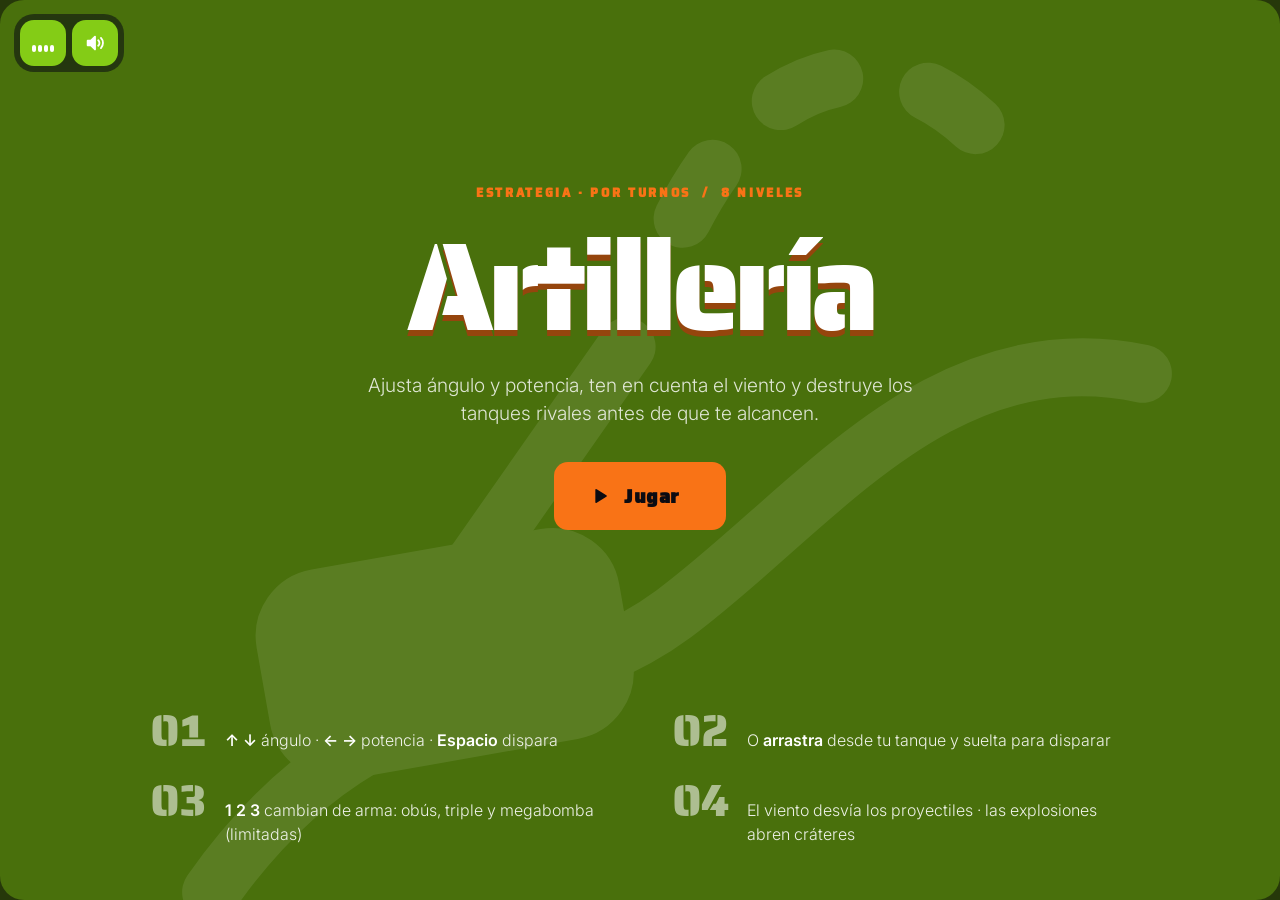
==== commit e079d90d: "Fondo de un solo color en los 12 juegos, sin degradados Co-Authored-By: Claude Opus 5.5 <noreply@ant" ====
--- a/games/artilleria.html
+++ b/games/artilleria.html
@@ -1,212 +1,211 @@
-<!doctype html>
-<html lang="es"><head><meta charset="utf-8"><meta name="viewport" content="width=device-width,initial-scale=1"><title>Artillería</title>
-<link rel="preconnect" href="https://fonts.googleapis.com"><link href="https://fonts.googleapis.com/css2?family=Inter:wght@200;300;400;600;700;800&display=swap" rel="stylesheet">
-<link rel="stylesheet" href="../shared/style.css"><link rel="stylesheet" href="../shared/game-themes.css"></head>
-<body><div id="app"></div>
-<script src="../shared/audio.js"></script><script src="../shared/engine.js"></script>
-<script>
-'use strict';
-const W = 960, H = 600, GR = 380, NL = 8;
-const LV = [
-  { foes: 1, hp: 80, err: 10, wind: .3 }, { foes: 1, hp: 100, err: 8, wind: .5 }, { foes: 1, hp: 110, err: 6, wind: .7 }, { foes: 2, hp: 80, err: 7, wind: .6 },
-  { foes: 2, hp: 100, err: 5.5, wind: .8 }, { foes: 2, hp: 80, err: 4.5, wind: 1 }, { foes: 3, hp: 60, err: 4.5, wind: 1 }, { foes: 3, hp: 70, err: 3.8, wind: 1.2 }
-];
-const WEAP = [{ name: 'Obús', r: 36, dmg: 45 }, { name: 'Triple', r: 24, dmg: 26 }, { name: 'Megabomba', r: 72, dmg: 75 }];
-const P = new Engine.Particles();
-let S = null;
-const later = (fn, ms) => { const my = S; setTimeout(() => { if (S === my) fn(); }, ms); };
-const G = Engine.create({
-  id: 'artilleria', title: 'Artillería', genre: 'Estrategia · por turnos', accent: '#5b7a3a', bg: '#eef0e6',
-  display: { font: 'Black Ops One', query: 'Black+Ops+One', weight: 400, scale: 0.82, levels: 'Frente de Batalla' },
-  glyph: '<svg viewBox="0 0 64 64" fill="none" stroke="currentColor" stroke-width="3" stroke-linecap="round"><path d="M6 52c10-10 18-6 26-10s16-12 26-8"/><rect x="12" y="38" width="16" height="8" rx="2" fill="currentColor"/><path d="M22 38l10-10"/><path d="M36 22c6-8 14-8 18 2" stroke-dasharray="3 5"/></svg>',
-  tagline: 'Ajusta ángulo y potencia, ten en cuenta el viento y destruye los tanques rivales antes de que te alcancen.',
-  help: ['<b>↑ ↓</b> ángulo · <b>← →</b> potencia · <b>Espacio</b> dispara', 'O <b>arrastra</b> desde tu tanque y suelta para disparar', '<b>1 2 3</b> cambian de arma: obús, triple y megabomba (limitadas)', 'El viento desvía los proyectiles · las explosiones abren cráteres'],
-  levels: NL, maxScale: 1.3,
-  song: { bpm: 80, root: 48, scale: 'harm', prog: [0, 5, 3, 4], padInst: 'strings', arpInst: 'softpluck', arp: 'x.....x.....x...', arpOct: 3, leadInst: 'warm', leadOct: 4, leadDensity: .3, kick: 'x.......x.......', snare: '............x...', hat: '', bass: 'x.......x.......', bassLen: 6, fill: true, seed: 251 },
-  intensity: () => 1,
-  onLevel: load,
-  onReady(g) {
-    g.canvas(W, H); g.loop(update, render);
-    let drag = false;
-    g.cv.addEventListener('pointerdown', e => {
-      if (!S || S.state !== 'aim' || !G.playing || G.paused) return;
-      const p = g.pos(e);
-      for (let i = 0; i < 3; i++) if (p.x > 20 + i * 130 && p.x < 140 + i * 130 && p.y > 16 && p.y < 52) { pickWeapon(i); return; }
-      drag = true; aimAt(p); g.cv.setPointerCapture(e.pointerId);
-    });
-    g.cv.addEventListener('pointermove', e => { if (drag) aimAt(g.pos(e)); });
-    g.cv.addEventListener('pointerup', () => { if (drag) { drag = false; fire(); } });
-    addEventListener('keydown', e => { if (e.code === 'Space') fire(); if (e.key >= '1' && e.key <= '3') pickWeapon(+e.key - 1); });
-  }
-});
-function load(n) {
-  const cfg = LV[n - 1], r = Engine.rng(n * 2003 + 7);
-  const surf = new Float32Array(W);
-  const a1 = 40 + r() * 50, a2 = 20 + r() * 30, f1 = .004 + r() * .004, f2 = .011 + r() * .008, p1 = r() * 6, p2 = r() * 6;
-  for (let x = 0; x < W; x++) surf[x] = 410 + Math.sin(x * f1 + p1) * a1 + Math.sin(x * f2 + p2) * a2 - (x > 300 && x < 660 ? 60 * Math.sin((x - 300) / 360 * Math.PI) * (n > 2 ? 1 : .4) : 0);
-  const spots = [110, W - 110, W - 280, W - 440].slice(0, cfg.foes + 1);
-  for (const sx of spots) { const y = surf[sx]; for (let x = sx - 26; x <= sx + 26; x++) surf[x] = y; }
-  const tanks = spots.map((x, i) => ({ x, y: surf[x], hp: i ? cfg.hp : 100 + 50 * (cfg.foes - 1), max: i ? cfg.hp : 100 + 50 * (cfg.foes - 1), ai: i > 0, alive: true, ang: i ? 135 : 45, pow: 520, col: i ? '#c2553d' : '#2f6df6', err: cfg.err * 2.4, shake: 0 }));
-  S = { n, cfg, surf, tanks, foeMul: 1 / cfg.foes, turn: 0, state: 'aim', shot: [], wind: 0, weapon: 0, ammo: [Infinity, n >= 2 ? 2 : 0, n >= 3 ? 1 : 0], t: 0, shots: 0, flash: 0, msg: '', done: false };
-  newWind(); P.clear(); hud();
-}
-function hud() { const me = S.tanks[0]; G.hud({ Nivel: `${S.n}/${NL}`, Blindaje: Math.max(0, Math.round(me.hp)), Rivales: S.tanks.filter(t => t.ai && t.alive).length, Viento: (S.wind > 0 ? '→ ' : S.wind < 0 ? '← ' : '') + Math.abs(S.wind * 10).toFixed(0) }); }
-function newWind() { S.wind = Math.round((Math.random() * 2 - 1) * S.cfg.wind * 10) / 10; }
-function pickWeapon(i) { if (!S || S.state !== 'aim') return; if (S.ammo[i] <= 0) { G.sfx('error'); return; } S.weapon = i; G.sfx('select'); }
-function aimAt(p) {
-  const me = S.tanks[0], dx = p.x - me.x, dy = (me.y - 14) - p.y;
-  me.ang = Engine.clamp(Math.atan2(dy, dx) * 180 / Math.PI, 5, 175);
-  me.pow = Engine.clamp(Math.hypot(dx, dy) * 3.2, 150, 980);
-}
-function launch(tk, ang, pow, w) {
-  const a = ang * Math.PI / 180, spread = w === 1 ? [-5, 0, 5] : [0];
-  for (const s of spread) { const b = a + s * Math.PI / 180; S.shot.push({ x: tk.x + Math.cos(a) * 20, y: tk.y - 14 - Math.sin(a) * 20, vx: Math.cos(b) * pow, vy: -Math.sin(b) * pow, w, owner: tk, t: 0 }); }
-  S.state = 'fly'; S.shots++;
-  G.sfx('boom', { pitch: 1.4, vol: .6, pan: G.pan(tk.x) });
-  G.sfx('whistle', { d: 1.4, pan: G.pan(tk.x) });
-  P.burst(tk.x + Math.cos(a) * 24, tk.y - 14 - Math.sin(a) * 24, 10, { color: ['#ffd36b', '#999'], speed: 120, life: .4, angle: -a, spread: .8 });
-}
-function fire() {
-  if (!S || S.state !== 'aim' || S.turn !== 0 || !G.playing || G.paused) return;
-  const me = S.tanks[0];
-  if (S.ammo[S.weapon] <= 0) S.weapon = 0;
-  S.ammo[S.weapon]--;
-  launch(me, me.ang, me.pow, S.weapon);
-  if (S.ammo[S.weapon] <= 0) S.weapon = 0;
-}
-function simulate(x, y, vx, vy, target) {
-  for (let i = 0; i < 400; i++) {
-    const d = 1 / 60; vx += S.wind * 40 * d; vy += GR * d; x += vx * d; y += vy * d;
-    if (x < 0 || x >= W || y > H) return 9999;
-    if (y >= S.surf[x | 0] || Math.hypot(x - target.x, y - target.y + 8) < 14) return Math.hypot(x - target.x, y - target.y);
-  }
-  return 9999;
-}
-function aiTurn(tk) {
-  const me = S.tanks[0]; let best = null;
-  for (let ang = 100; ang <= 170; ang += 3) for (let pow = 220; pow <= 950; pow += 25) {
-    const a = ang * Math.PI / 180;
-    const d = simulate(tk.x + Math.cos(a) * 20, tk.y - 14 - Math.sin(a) * 20, Math.cos(a) * pow, -Math.sin(a) * pow, me);
-    if (!best || d < best.d) best = { d, ang, pow };
-  }
-  const g = () => (Math.random() + Math.random() + Math.random() - 1.5) / 1.5;
-  tk.ang = best.ang + g() * tk.err; tk.pow = best.pow * (1 + g() * tk.err / 90);
-  tk.err = Math.max(S.cfg.err * .5, tk.err * .78);
-  later(() => { if (S.state === 'ai') launch(tk, tk.ang, tk.pow, 0); }, 700);
-}
-function explode(x, y, w, owner) {
-  const W2 = WEAP[w], R = W2.r;
-  G.sfx(w === 2 ? 'explosion' : 'boom', { pan: G.pan(x) });
-  P.burst(x, y, w === 2 ? 60 : 30, { color: ['#ffd36b', '#ff7a3d', '#6b5a4a', '#ffffff'], speed: w === 2 ? 420 : 280, gravity: 300 });
-  S.flash = w === 2 ? .4 : .15;
-  for (let i = Math.max(0, Math.floor(x - R)); i < Math.min(W, Math.ceil(x + R)); i++) {
-    const yb = y + Math.sqrt(Math.max(0, R * R - (i - x) * (i - x)));
-    if (S.surf[i] < yb) S.surf[i] = Math.min(H - 6, yb);
-  }
-  for (const t of S.tanks) {
-    if (!t.alive) continue;
-    const d = Math.hypot(t.x - x, (t.y - 8) - y);
-    if (d < R + 26) {
-      const dmg = Math.round(W2.dmg * (1 - d / (R + 30)) * (owner && owner.ai ? S.foeMul : 1));
-      t.hp -= dmg; t.shake = .4;
-      P.text(t.x, t.y - 40, '-' + dmg, { color: t.ai ? '#c2553d' : '#2f6df6', size: 20 });
-      if (t.hp <= 0) { t.alive = false; G.sfx('explosion', { pitch: .8, pan: G.pan(t.x) }); P.burst(t.x, t.y - 10, 50, { color: ['#333', '#ff7a3d', '#ffd36b'], speed: 350, gravity: 400 }); }
-    }
-  }
-  hud();
-}
-function nextTurn() {
-  const me = S.tanks[0], foes = S.tanks.filter(t => t.ai && t.alive);
-  if (me.hp <= 0) { S.done = true; later(() => G.lose('Tu tanque fue destruido', [['Disparos', S.shots], ['Rivales restantes', foes.length]]), 900); S.state = 'end'; return; }
-  if (!foes.length) {
-    S.done = true; S.state = 'end';
-    const hp = me.hp / me.max * 100;
-    later(() => G.win(hp >= 70 ? 3 : hp >= 35 ? 2 : 1, [['Blindaje', Math.round(hp)], ['Disparos', S.shots]], Math.round(hp * 10 - S.shots * 5)), 900);
-    return;
-  }
-  let i = S.turn;
-  do { i = (i + 1) % S.tanks.length; } while (!S.tanks[i].alive);
-  S.turn = i; newWind(); hud();
-  G.music.setIntensity(foes.length === 1 && foes[0].hp < foes[0].max / 2 ? 2 : 1);
-  if (S.tanks[i].ai) { S.state = 'ai'; G.sfx('beep', { pitch: .8 }); aiTurn(S.tanks[i]); }
-  else { S.state = 'aim'; G.sfx('beep'); }
-}
-function update(dt) {
-  S.t += dt; S.flash = Math.max(0, S.flash - dt);
-  const k = G.keys, me = S.tanks[0];
-  if (S.state === 'aim') {
-    if (k.ArrowUp || k.KeyW) me.ang = Math.min(175, me.ang + 45 * dt);
-    if (k.ArrowDown || k.KeyS) me.ang = Math.max(5, me.ang - 45 * dt);
-    if (k.ArrowRight || k.KeyD) me.pow = Math.min(980, me.pow + 320 * dt);
-    if (k.ArrowLeft || k.KeyA) me.pow = Math.max(150, me.pow - 320 * dt);
-  }
-  for (const t of S.tanks) {
-    t.shake = Math.max(0, t.shake - dt);
-    const g = S.surf[Math.round(t.x)];
-    if (t.y < g) t.y = Math.min(g, t.y + 200 * dt);
-  }
-  if (S.state === 'fly') {
-    const steps = 4;
-    for (let s = 0; s < steps; s++) {
-      const d = dt / steps;
-      for (const b of S.shot) {
-        if (b.dead) continue;
-        b.t += d; b.vx += S.wind * 40 * d; b.vy += GR * d; b.x += b.vx * d; b.y += b.vy * d;
-        if (b.x < 0 || b.x >= W || b.y > H) { b.dead = true; continue; }
-        const hitTank = S.tanks.find(t => t.alive && (t !== b.owner || b.t > .3) && Math.hypot(t.x - b.x, t.y - 8 - b.y) < 16);
-        if (b.y >= S.surf[b.x | 0] || hitTank) { b.dead = true; explode(b.x, Math.min(b.y, S.surf[b.x | 0]), b.w, b.owner); }
-      }
-    }
-    for (const b of S.shot) if (!b.dead && Math.random() < .5) P.burst(b.x, b.y, 1, { color: 'rgba(80,80,80,.5)', speed: 10, life: .5, size: 3 });
-    S.shot = S.shot.filter(b => !b.dead);
-    if (!S.shot.length) { S.state = 'settle'; later(nextTurn, 600); }
-  }
-  P.update(dt);
-}
-function render() {
-  const c = G.ctx; if (!c || !S) return;
-  const sky = c.createLinearGradient(0, 0, 0, H); sky.addColorStop(0, '#dfe8ee'); sky.addColorStop(1, '#f4f1e6');
-  c.fillStyle = sky; c.fillRect(0, 0, W, H);
-  c.fillStyle = 'rgba(255,255,255,.7)';
-  for (let i = 0; i < 4; i++) { const x = ((i * 280 + S.t * S.wind * 30) % (W + 200) + W + 200) % (W + 200) - 100; c.beginPath(); c.ellipse(x, 90 + i * 30, 70, 18, 0, 0, 6.283); c.fill(); }
-  c.fillStyle = '#7d9a55'; c.beginPath(); c.moveTo(0, H);
-  for (let x = 0; x < W; x += 2) c.lineTo(x, S.surf[x]); c.lineTo(W, H); c.fill();
-  c.fillStyle = '#5b7a3a'; c.beginPath(); c.moveTo(0, S.surf[0]);
-  for (let x = 0; x < W; x += 2) c.lineTo(x, S.surf[x]); for (let x = W - 1; x >= 0; x -= 2) c.lineTo(x, S.surf[x] + 8); c.fill();
-  for (const [i, t] of S.tanks.entries()) {
-    if (!t.alive) { c.fillStyle = '#4a4a4a'; c.fillRect(t.x - 14, t.y - 8, 28, 8); continue; }
-    const sh = t.shake ? (Math.random() - .5) * 6 : 0;
-    c.save(); c.translate(t.x + sh, t.y);
-    const a = t.ang * Math.PI / 180;
-    c.strokeStyle = '#2b2b2b'; c.lineWidth = 5; c.lineCap = 'round'; c.beginPath(); c.moveTo(0, -14); c.lineTo(Math.cos(a) * 22, -14 - Math.sin(a) * 22); c.stroke();
-    c.fillStyle = t.col; c.beginPath(); c.arc(0, -12, 9, Math.PI, 0); c.fill();
-    c.beginPath(); c.roundRect(-18, -12, 36, 10, 4); c.fill();
-    c.fillStyle = '#2b2b2b'; c.beginPath(); c.roundRect(-20, -4, 40, 7, 3.5); c.fill();
-    c.restore();
-    c.fillStyle = 'rgba(0,0,0,.12)'; c.fillRect(t.x - 20, t.y - 38, 40, 5);
-    c.fillStyle = t.col; c.fillRect(t.x - 20, t.y - 38, 40 * Math.max(0, t.hp / t.max), 5);
-    if (S.turn === i && S.state !== 'end') { c.fillStyle = t.col; c.beginPath(); c.moveTo(t.x - 6, t.y - 52); c.lineTo(t.x + 6, t.y - 52); c.lineTo(t.x, t.y - 44); c.fill(); }
-  }
-  const me = S.tanks[0];
-  if (S.state === 'aim' && me.alive) {
-    const a = me.ang * Math.PI / 180; let x = me.x + Math.cos(a) * 20, y = me.y - 14 - Math.sin(a) * 20, vx = Math.cos(a) * me.pow, vy = -Math.sin(a) * me.pow;
-    const len = Math.max(14, 40 - S.n * 3);
-    for (let i = 0; i < len; i++) { for (let j = 0; j < 2; j++) { const d = 1 / 60; vx += S.wind * 40 * d; vy += GR * d; x += vx * d; y += vy * d; } if (i % 2 === 0) { c.fillStyle = `rgba(47,109,246,${1 - i / len})`; c.beginPath(); c.arc(x, y, 2.5, 0, 6.283); c.fill(); } }
-    c.fillStyle = 'rgba(0,0,0,.12)'; c.fillRect(me.x - 30, me.y + 12, 60, 5); c.fillStyle = '#2f6df6'; c.fillRect(me.x - 30, me.y + 12, 60 * me.pow / 980, 5);
-    c.fillStyle = '#1b1b1b'; c.font = '600 12px Inter, sans-serif'; c.textAlign = 'center'; c.fillText(`${Math.round(me.ang)}° · ${Math.round(me.pow / 9.8)}%`, me.x, me.y + 32);
-  }
-  for (const b of S.shot) { c.fillStyle = '#1b1b1b'; c.beginPath(); c.arc(b.x, b.y, b.w === 2 ? 7 : 4.5, 0, 6.283); c.fill(); }
-  WEAP.forEach((w, i) => {
-    const x = 20 + i * 130, on = S.weapon === i, n = S.ammo[i];
-    c.fillStyle = on ? '#1b1b1b' : 'rgba(255,255,255,.75)'; c.beginPath(); c.roundRect(x, 16, 120, 36, 18); c.fill();
-    c.fillStyle = on ? '#ffffff' : n > 0 ? '#1b1b1b' : 'rgba(0,0,0,.25)'; c.font = '600 13px Inter, sans-serif'; c.textAlign = 'center';
-    c.fillText(`${i + 1} · ${w.name}${n === Infinity ? '' : ' ×' + n}`, x + 60, 39);
-  });
-  c.save(); c.translate(W / 2 + 160, 34); c.fillStyle = '#1b1b1b'; c.font = '600 12px Inter, sans-serif'; c.textAlign = 'center'; c.fillText('VIENTO', 0, -6);
-  c.strokeStyle = '#1b1b1b'; c.lineWidth = 3; const L = S.wind * 50; c.beginPath(); c.moveTo(-L, 8); c.lineTo(L, 8); c.stroke();
-  if (S.wind) { c.beginPath(); c.moveTo(L, 8); c.lineTo(L - Math.sign(L) * 8, 2); c.lineTo(L - Math.sign(L) * 8, 14); c.fill(); } c.restore();
-  if (S.state === 'ai') { c.fillStyle = 'rgba(0,0,0,.5)'; c.font = '600 16px Inter, sans-serif'; c.textAlign = 'center'; c.fillText('El rival apunta…', W / 2, 110); }
-  P.draw(c);
-  if (S.flash) { c.fillStyle = `rgba(255,240,200,${S.flash})`; c.fillRect(0, 0, W, H); }
-}
-</script></body></html>
+<!doctype html>
+<html lang="es"><head><meta charset="utf-8"><meta name="viewport" content="width=device-width,initial-scale=1"><title>Artillería</title>
+<link rel="preconnect" href="https://fonts.googleapis.com"><link href="https://fonts.googleapis.com/css2?family=Inter:wght@200;300;400;600;700;800&display=swap" rel="stylesheet">
+<link rel="stylesheet" href="../shared/style.css"><link rel="stylesheet" href="../shared/game-themes.css"></head>
+<body><div id="app"></div>
+<script src="../shared/audio.js"></script><script src="../shared/engine.js"></script>
+<script>
+'use strict';
+const W = 960, H = 600, GR = 380, NL = 8;
+const LV = [
+  { foes: 1, hp: 80, err: 10, wind: .3 }, { foes: 1, hp: 100, err: 8, wind: .5 }, { foes: 1, hp: 110, err: 6, wind: .7 }, { foes: 2, hp: 80, err: 7, wind: .6 },
+  { foes: 2, hp: 100, err: 5.5, wind: .8 }, { foes: 2, hp: 80, err: 4.5, wind: 1 }, { foes: 3, hp: 60, err: 4.5, wind: 1 }, { foes: 3, hp: 70, err: 3.8, wind: 1.2 }
+];
+const WEAP = [{ name: 'Obús', r: 36, dmg: 45 }, { name: 'Triple', r: 24, dmg: 26 }, { name: 'Megabomba', r: 72, dmg: 75 }];
+const P = new Engine.Particles();
+let S = null;
+const later = (fn, ms) => { const my = S; setTimeout(() => { if (S === my) fn(); }, ms); };
+const G = Engine.create({
+  id: 'artilleria', title: 'Artillería', genre: 'Estrategia · por turnos', accent: '#5b7a3a', bg: '#eef0e6',
+  display: { font: 'Black Ops One', query: 'Black+Ops+One', weight: 400, scale: 0.82, levels: 'Frente de Batalla' },
+  glyph: '<svg viewBox="0 0 64 64" fill="none" stroke="currentColor" stroke-width="3" stroke-linecap="round"><path d="M6 52c10-10 18-6 26-10s16-12 26-8"/><rect x="12" y="38" width="16" height="8" rx="2" fill="currentColor"/><path d="M22 38l10-10"/><path d="M36 22c6-8 14-8 18 2" stroke-dasharray="3 5"/></svg>',
+  tagline: 'Ajusta ángulo y potencia, ten en cuenta el viento y destruye los tanques rivales antes de que te alcancen.',
+  help: ['<b>↑ ↓</b> ángulo · <b>← →</b> potencia · <b>Espacio</b> dispara', 'O <b>arrastra</b> desde tu tanque y suelta para disparar', '<b>1 2 3</b> cambian de arma: obús, triple y megabomba (limitadas)', 'El viento desvía los proyectiles · las explosiones abren cráteres'],
+  levels: NL, maxScale: 1.3,
+  song: { bpm: 80, root: 48, scale: 'harm', prog: [0, 5, 3, 4], padInst: 'strings', arpInst: 'softpluck', arp: 'x.....x.....x...', arpOct: 3, leadInst: 'warm', leadOct: 4, leadDensity: .3, kick: 'x.......x.......', snare: '............x...', hat: '', bass: 'x.......x.......', bassLen: 6, fill: true, seed: 251 },
+  intensity: () => 1,
+  onLevel: load,
+  onReady(g) {
+    g.canvas(W, H); g.loop(update, render);
+    let drag = false;
+    g.cv.addEventListener('pointerdown', e => {
+      if (!S || S.state !== 'aim' || !G.playing || G.paused) return;
+      const p = g.pos(e);
+      for (let i = 0; i < 3; i++) if (p.x > 20 + i * 130 && p.x < 140 + i * 130 && p.y > 16 && p.y < 52) { pickWeapon(i); return; }
+      drag = true; aimAt(p); g.cv.setPointerCapture(e.pointerId);
+    });
+    g.cv.addEventListener('pointermove', e => { if (drag) aimAt(g.pos(e)); });
+    g.cv.addEventListener('pointerup', () => { if (drag) { drag = false; fire(); } });
+    addEventListener('keydown', e => { if (e.code === 'Space') fire(); if (e.key >= '1' && e.key <= '3') pickWeapon(+e.key - 1); });
+  }
+});
+function load(n) {
+  const cfg = LV[n - 1], r = Engine.rng(n * 2003 + 7);
+  const surf = new Float32Array(W);
+  const a1 = 40 + r() * 50, a2 = 20 + r() * 30, f1 = .004 + r() * .004, f2 = .011 + r() * .008, p1 = r() * 6, p2 = r() * 6;
+  for (let x = 0; x < W; x++) surf[x] = 410 + Math.sin(x * f1 + p1) * a1 + Math.sin(x * f2 + p2) * a2 - (x > 300 && x < 660 ? 60 * Math.sin((x - 300) / 360 * Math.PI) * (n > 2 ? 1 : .4) : 0);
+  const spots = [110, W - 110, W - 280, W - 440].slice(0, cfg.foes + 1);
+  for (const sx of spots) { const y = surf[sx]; for (let x = sx - 26; x <= sx + 26; x++) surf[x] = y; }
+  const tanks = spots.map((x, i) => ({ x, y: surf[x], hp: i ? cfg.hp : 100 + 50 * (cfg.foes - 1), max: i ? cfg.hp : 100 + 50 * (cfg.foes - 1), ai: i > 0, alive: true, ang: i ? 135 : 45, pow: 520, col: i ? '#c2553d' : '#2f6df6', err: cfg.err * 2.4, shake: 0 }));
+  S = { n, cfg, surf, tanks, foeMul: 1 / cfg.foes, turn: 0, state: 'aim', shot: [], wind: 0, weapon: 0, ammo: [Infinity, n >= 2 ? 2 : 0, n >= 3 ? 1 : 0], t: 0, shots: 0, flash: 0, msg: '', done: false };
+  newWind(); P.clear(); hud();
+}
+function hud() { const me = S.tanks[0]; G.hud({ Nivel: `${S.n}/${NL}`, Blindaje: Math.max(0, Math.round(me.hp)), Rivales: S.tanks.filter(t => t.ai && t.alive).length, Viento: (S.wind > 0 ? '→ ' : S.wind < 0 ? '← ' : '') + Math.abs(S.wind * 10).toFixed(0) }); }
+function newWind() { S.wind = Math.round((Math.random() * 2 - 1) * S.cfg.wind * 10) / 10; }
+function pickWeapon(i) { if (!S || S.state !== 'aim') return; if (S.ammo[i] <= 0) { G.sfx('error'); return; } S.weapon = i; G.sfx('select'); }
+function aimAt(p) {
+  const me = S.tanks[0], dx = p.x - me.x, dy = (me.y - 14) - p.y;
+  me.ang = Engine.clamp(Math.atan2(dy, dx) * 180 / Math.PI, 5, 175);
+  me.pow = Engine.clamp(Math.hypot(dx, dy) * 3.2, 150, 980);
+}
+function launch(tk, ang, pow, w) {
+  const a = ang * Math.PI / 180, spread = w === 1 ? [-5, 0, 5] : [0];
+  for (const s of spread) { const b = a + s * Math.PI / 180; S.shot.push({ x: tk.x + Math.cos(a) * 20, y: tk.y - 14 - Math.sin(a) * 20, vx: Math.cos(b) * pow, vy: -Math.sin(b) * pow, w, owner: tk, t: 0 }); }
+  S.state = 'fly'; S.shots++;
+  G.sfx('boom', { pitch: 1.4, vol: .6, pan: G.pan(tk.x) });
+  G.sfx('whistle', { d: 1.4, pan: G.pan(tk.x) });
+  P.burst(tk.x + Math.cos(a) * 24, tk.y - 14 - Math.sin(a) * 24, 10, { color: ['#ffd36b', '#999'], speed: 120, life: .4, angle: -a, spread: .8 });
+}
+function fire() {
+  if (!S || S.state !== 'aim' || S.turn !== 0 || !G.playing || G.paused) return;
+  const me = S.tanks[0];
+  if (S.ammo[S.weapon] <= 0) S.weapon = 0;
+  S.ammo[S.weapon]--;
+  launch(me, me.ang, me.pow, S.weapon);
+  if (S.ammo[S.weapon] <= 0) S.weapon = 0;
+}
+function simulate(x, y, vx, vy, target) {
+  for (let i = 0; i < 400; i++) {
+    const d = 1 / 60; vx += S.wind * 40 * d; vy += GR * d; x += vx * d; y += vy * d;
+    if (x < 0 || x >= W || y > H) return 9999;
+    if (y >= S.surf[x | 0] || Math.hypot(x - target.x, y - target.y + 8) < 14) return Math.hypot(x - target.x, y - target.y);
+  }
+  return 9999;
+}
+function aiTurn(tk) {
+  const me = S.tanks[0]; let best = null;
+  for (let ang = 100; ang <= 170; ang += 3) for (let pow = 220; pow <= 950; pow += 25) {
+    const a = ang * Math.PI / 180;
+    const d = simulate(tk.x + Math.cos(a) * 20, tk.y - 14 - Math.sin(a) * 20, Math.cos(a) * pow, -Math.sin(a) * pow, me);
+    if (!best || d < best.d) best = { d, ang, pow };
+  }
+  const g = () => (Math.random() + Math.random() + Math.random() - 1.5) / 1.5;
+  tk.ang = best.ang + g() * tk.err; tk.pow = best.pow * (1 + g() * tk.err / 90);
+  tk.err = Math.max(S.cfg.err * .5, tk.err * .78);
+  later(() => { if (S.state === 'ai') launch(tk, tk.ang, tk.pow, 0); }, 700);
+}
+function explode(x, y, w, owner) {
+  const W2 = WEAP[w], R = W2.r;
+  G.sfx(w === 2 ? 'explosion' : 'boom', { pan: G.pan(x) });
+  P.burst(x, y, w === 2 ? 60 : 30, { color: ['#ffd36b', '#ff7a3d', '#6b5a4a', '#ffffff'], speed: w === 2 ? 420 : 280, gravity: 300 });
+  S.flash = w === 2 ? .4 : .15;
+  for (let i = Math.max(0, Math.floor(x - R)); i < Math.min(W, Math.ceil(x + R)); i++) {
+    const yb = y + Math.sqrt(Math.max(0, R * R - (i - x) * (i - x)));
+    if (S.surf[i] < yb) S.surf[i] = Math.min(H - 6, yb);
+  }
+  for (const t of S.tanks) {
+    if (!t.alive) continue;
+    const d = Math.hypot(t.x - x, (t.y - 8) - y);
+    if (d < R + 26) {
+      const dmg = Math.round(W2.dmg * (1 - d / (R + 30)) * (owner && owner.ai ? S.foeMul : 1));
+      t.hp -= dmg; t.shake = .4;
+      P.text(t.x, t.y - 40, '-' + dmg, { color: t.ai ? '#c2553d' : '#2f6df6', size: 20 });
+      if (t.hp <= 0) { t.alive = false; G.sfx('explosion', { pitch: .8, pan: G.pan(t.x) }); P.burst(t.x, t.y - 10, 50, { color: ['#333', '#ff7a3d', '#ffd36b'], speed: 350, gravity: 400 }); }
+    }
+  }
+  hud();
+}
+function nextTurn() {
+  const me = S.tanks[0], foes = S.tanks.filter(t => t.ai && t.alive);
+  if (me.hp <= 0) { S.done = true; later(() => G.lose('Tu tanque fue destruido', [['Disparos', S.shots], ['Rivales restantes', foes.length]]), 900); S.state = 'end'; return; }
+  if (!foes.length) {
+    S.done = true; S.state = 'end';
+    const hp = me.hp / me.max * 100;
+    later(() => G.win(hp >= 70 ? 3 : hp >= 35 ? 2 : 1, [['Blindaje', Math.round(hp)], ['Disparos', S.shots]], Math.round(hp * 10 - S.shots * 5)), 900);
+    return;
+  }
+  let i = S.turn;
+  do { i = (i + 1) % S.tanks.length; } while (!S.tanks[i].alive);
+  S.turn = i; newWind(); hud();
+  G.music.setIntensity(foes.length === 1 && foes[0].hp < foes[0].max / 2 ? 2 : 1);
+  if (S.tanks[i].ai) { S.state = 'ai'; G.sfx('beep', { pitch: .8 }); aiTurn(S.tanks[i]); }
+  else { S.state = 'aim'; G.sfx('beep'); }
+}
+function update(dt) {
+  S.t += dt; S.flash = Math.max(0, S.flash - dt);
+  const k = G.keys, me = S.tanks[0];
+  if (S.state === 'aim') {
+    if (k.ArrowUp || k.KeyW) me.ang = Math.min(175, me.ang + 45 * dt);
+    if (k.ArrowDown || k.KeyS) me.ang = Math.max(5, me.ang - 45 * dt);
+    if (k.ArrowRight || k.KeyD) me.pow = Math.min(980, me.pow + 320 * dt);
+    if (k.ArrowLeft || k.KeyA) me.pow = Math.max(150, me.pow - 320 * dt);
+  }
+  for (const t of S.tanks) {
+    t.shake = Math.max(0, t.shake - dt);
+    const g = S.surf[Math.round(t.x)];
+    if (t.y < g) t.y = Math.min(g, t.y + 200 * dt);
+  }
+  if (S.state === 'fly') {
+    const steps = 4;
+    for (let s = 0; s < steps; s++) {
+      const d = dt / steps;
+      for (const b of S.shot) {
+        if (b.dead) continue;
+        b.t += d; b.vx += S.wind * 40 * d; b.vy += GR * d; b.x += b.vx * d; b.y += b.vy * d;
+        if (b.x < 0 || b.x >= W || b.y > H) { b.dead = true; continue; }
+        const hitTank = S.tanks.find(t => t.alive && (t !== b.owner || b.t > .3) && Math.hypot(t.x - b.x, t.y - 8 - b.y) < 16);
+        if (b.y >= S.surf[b.x | 0] || hitTank) { b.dead = true; explode(b.x, Math.min(b.y, S.surf[b.x | 0]), b.w, b.owner); }
+      }
+    }
+    for (const b of S.shot) if (!b.dead && Math.random() < .5) P.burst(b.x, b.y, 1, { color: 'rgba(80,80,80,.5)', speed: 10, life: .5, size: 3 });
+    S.shot = S.shot.filter(b => !b.dead);
+    if (!S.shot.length) { S.state = 'settle'; later(nextTurn, 600); }
+  }
+  P.update(dt);
+}
+function render() {
+  const c = G.ctx; if (!c || !S) return;
+  c.fillStyle = '#e9ece8'; c.fillRect(0, 0, W, H);
+  c.fillStyle = 'rgba(255,255,255,.7)';
+  for (let i = 0; i < 4; i++) { const x = ((i * 280 + S.t * S.wind * 30) % (W + 200) + W + 200) % (W + 200) - 100; c.beginPath(); c.ellipse(x, 90 + i * 30, 70, 18, 0, 0, 6.283); c.fill(); }
+  c.fillStyle = '#7d9a55'; c.beginPath(); c.moveTo(0, H);
+  for (let x = 0; x < W; x += 2) c.lineTo(x, S.surf[x]); c.lineTo(W, H); c.fill();
+  c.fillStyle = '#5b7a3a'; c.beginPath(); c.moveTo(0, S.surf[0]);
+  for (let x = 0; x < W; x += 2) c.lineTo(x, S.surf[x]); for (let x = W - 1; x >= 0; x -= 2) c.lineTo(x, S.surf[x] + 8); c.fill();
+  for (const [i, t] of S.tanks.entries()) {
+    if (!t.alive) { c.fillStyle = '#4a4a4a'; c.fillRect(t.x - 14, t.y - 8, 28, 8); continue; }
+    const sh = t.shake ? (Math.random() - .5) * 6 : 0;
+    c.save(); c.translate(t.x + sh, t.y);
+    const a = t.ang * Math.PI / 180;
+    c.strokeStyle = '#2b2b2b'; c.lineWidth = 5; c.lineCap = 'round'; c.beginPath(); c.moveTo(0, -14); c.lineTo(Math.cos(a) * 22, -14 - Math.sin(a) * 22); c.stroke();
+    c.fillStyle = t.col; c.beginPath(); c.arc(0, -12, 9, Math.PI, 0); c.fill();
+    c.beginPath(); c.roundRect(-18, -12, 36, 10, 4); c.fill();
+    c.fillStyle = '#2b2b2b'; c.beginPath(); c.roundRect(-20, -4, 40, 7, 3.5); c.fill();
+    c.restore();
+    c.fillStyle = 'rgba(0,0,0,.12)'; c.fillRect(t.x - 20, t.y - 38, 40, 5);
+    c.fillStyle = t.col; c.fillRect(t.x - 20, t.y - 38, 40 * Math.max(0, t.hp / t.max), 5);
+    if (S.turn === i && S.state !== 'end') { c.fillStyle = t.col; c.beginPath(); c.moveTo(t.x - 6, t.y - 52); c.lineTo(t.x + 6, t.y - 52); c.lineTo(t.x, t.y - 44); c.fill(); }
+  }
+  const me = S.tanks[0];
+  if (S.state === 'aim' && me.alive) {
+    const a = me.ang * Math.PI / 180; let x = me.x + Math.cos(a) * 20, y = me.y - 14 - Math.sin(a) * 20, vx = Math.cos(a) * me.pow, vy = -Math.sin(a) * me.pow;
+    const len = Math.max(14, 40 - S.n * 3);
+    for (let i = 0; i < len; i++) { for (let j = 0; j < 2; j++) { const d = 1 / 60; vx += S.wind * 40 * d; vy += GR * d; x += vx * d; y += vy * d; } if (i % 2 === 0) { c.fillStyle = `rgba(47,109,246,${1 - i / len})`; c.beginPath(); c.arc(x, y, 2.5, 0, 6.283); c.fill(); } }
+    c.fillStyle = 'rgba(0,0,0,.12)'; c.fillRect(me.x - 30, me.y + 12, 60, 5); c.fillStyle = '#2f6df6'; c.fillRect(me.x - 30, me.y + 12, 60 * me.pow / 980, 5);
+    c.fillStyle = '#1b1b1b'; c.font = '600 12px Inter, sans-serif'; c.textAlign = 'center'; c.fillText(`${Math.round(me.ang)}° · ${Math.round(me.pow / 9.8)}%`, me.x, me.y + 32);
+  }
+  for (const b of S.shot) { c.fillStyle = '#1b1b1b'; c.beginPath(); c.arc(b.x, b.y, b.w === 2 ? 7 : 4.5, 0, 6.283); c.fill(); }
+  WEAP.forEach((w, i) => {
+    const x = 20 + i * 130, on = S.weapon === i, n = S.ammo[i];
+    c.fillStyle = on ? '#1b1b1b' : 'rgba(255,255,255,.75)'; c.beginPath(); c.roundRect(x, 16, 120, 36, 18); c.fill();
+    c.fillStyle = on ? '#ffffff' : n > 0 ? '#1b1b1b' : 'rgba(0,0,0,.25)'; c.font = '600 13px Inter, sans-serif'; c.textAlign = 'center';
+    c.fillText(`${i + 1} · ${w.name}${n === Infinity ? '' : ' ×' + n}`, x + 60, 39);
+  });
+  c.save(); c.translate(W / 2 + 160, 34); c.fillStyle = '#1b1b1b'; c.font = '600 12px Inter, sans-serif'; c.textAlign = 'center'; c.fillText('VIENTO', 0, -6);
+  c.strokeStyle = '#1b1b1b'; c.lineWidth = 3; const L = S.wind * 50; c.beginPath(); c.moveTo(-L, 8); c.lineTo(L, 8); c.stroke();
+  if (S.wind) { c.beginPath(); c.moveTo(L, 8); c.lineTo(L - Math.sign(L) * 8, 2); c.lineTo(L - Math.sign(L) * 8, 14); c.fill(); } c.restore();
+  if (S.state === 'ai') { c.fillStyle = 'rgba(0,0,0,.5)'; c.font = '600 16px Inter, sans-serif'; c.textAlign = 'center'; c.fillText('El rival apunta…', W / 2, 110); }
+  P.draw(c);
+  if (S.flash) { c.fillStyle = `rgba(255,240,200,${S.flash})`; c.fillRect(0, 0, W, H); }
+}
+</script></body></html>
--- a/shared/game-themes.css
+++ b/shared/game-themes.css
@@ -2,8 +2,8 @@
 /* Temas por juego: marco, HUD, botones y pantallas (fabiancadenillas). */
 
 /* ---- artilleria ---- */
-body[data-g="artilleria"]{background:radial-gradient(ellipse at bottom,#3f6212,#111a04 70%);--accent:#84cc16}
-body[data-g="artilleria"] .stage canvas{border-radius:0;box-shadow:0 0 0 5px #84cc16,0 0 0 10px #111,0 0 0 15px #84cc16,0 0 0 20px #111,0 26px 50px rgba(0,0,0,.5)}
+body[data-g="artilleria"]{background:#26380a;--accent:#84cc16}
+body[data-g="artilleria"] .stage canvas{border-radius:0;outline:0;box-shadow:none}
 body[data-g="artilleria"] .hudbar{background:rgba(26,46,5,.85);color:#ecfccb;border:2px solid #84cc16;border-radius:0;box-shadow:0 12px 30px rgba(0,0,0,.3)}
 body[data-g="artilleria"] .stat span{color:color-mix(in srgb,#ecfccb 65%,transparent);font-family:'Saira Stencil One'}
 body[data-g="artilleria"] .stat b{font-family:'Saira Stencil One';color:#ecfccb;font-size:19px}
@@ -11,10 +11,6 @@
 body[data-g="artilleria"] .hb{background:color-mix(in srgb,#84cc16 20%,transparent);color:#ecfccb;border-radius:0}
 body[data-g="artilleria"] .hb svg{}
 body[data-g="artilleria"] .hb:hover{background:#84cc16;}
-body[data-g="artilleria"] .adock{background:rgba(26,46,5,.85);border-radius:0;box-shadow:0 0 0 2px #f97316}
-body[data-g="artilleria"] .ab{background:#84cc16;color:#0b0b12;border-radius:0}
-body[data-g="artilleria"] .ab>svg,body[data-g="artilleria"] .ab>.eq{}
-body[data-g="artilleria"] .ab.off{background:color-mix(in srgb,#ecfccb 12%,transparent);color:#ecfccb}
 body[data-g="artilleria"] .sheet{--deep:color-mix(in srgb,#84cc16 55%,#000)}
 body[data-g="artilleria"] .mega{font-family:'Saira Stencil One';font-weight:400;letter-spacing:0;color:#fff;text-shadow:0 6px 0 color-mix(in srgb,#f97316 60%,#000)}
 body[data-g="artilleria"] .eyebrow,body[data-g="artilleria"] .label{font-family:'Saira Stencil One';color:#f97316;opacity:1}
@@ -25,11 +21,10 @@
 body[data-g="artilleria"] .figures b,body[data-g="artilleria"] .lc-num,body[data-g="artilleria"] .tile .num{font-family:'Saira Stencil One'}
 body[data-g="artilleria"] .toast{background:#84cc16;color:#0b0b12;font-family:'Saira Stencil One';border-radius:0}
 body[data-g="artilleria"] .hudbar{bottom:auto;top:14px} body[data-g="artilleria"].panel-open .hudbar,body[data-g="artilleria"] .panel-open .hudbar{transform:translate(-50%,-24px)} body[data-g="artilleria"] .stage{padding-bottom:16px;padding-top:88px}
-@media (min-width:641px){body[data-g="artilleria"] .adock{left:auto;right:14px;top:14px;transform:none;flex-direction:row}}
 
 /* ---- carril ---- */
-body[data-g="carril"]{background:linear-gradient(180deg,#fde68a,#b45309);--accent:#f59e0b}
-body[data-g="carril"] .stage canvas{border-radius:28px;box-shadow:0 0 0 10px #f59e0b,0 18px 0 10px color-mix(in srgb,#f59e0b 55%,#000),0 30px 60px rgba(0,0,0,.45)}
+body[data-g="carril"]{background:#e9a23b;--accent:#f59e0b}
+body[data-g="carril"] .stage canvas{border-radius:0;outline:0;box-shadow:none}
 body[data-g="carril"] .hudbar{background:rgba(69,26,3,.82);color:#fffbeb;border:2px solid #f59e0b;border-radius:34px;box-shadow:0 12px 30px rgba(0,0,0,.3)}
 body[data-g="carril"] .stat span{color:color-mix(in srgb,#fffbeb 65%,transparent);font-family:'Tilt Warp'}
 body[data-g="carril"] .stat b{font-family:'Tilt Warp';color:#fffbeb;font-size:19px}
@@ -37,10 +32,6 @@
 body[data-g="carril"] .hb{background:color-mix(in srgb,#f59e0b 20%,transparent);color:#fffbeb;border-radius:50%}
 body[data-g="carril"] .hb svg{}
 body[data-g="carril"] .hb:hover{background:#f59e0b;}
-body[data-g="carril"] .adock{background:rgba(69,26,3,.82);border-radius:34px;box-shadow:0 0 0 2px #0ea5e9}
-body[data-g="carril"] .ab{background:#f59e0b;color:#0b0b12;border-radius:50%}
-body[data-g="carril"] .ab>svg,body[data-g="carril"] .ab>.eq{}
-body[data-g="carril"] .ab.off{background:color-mix(in srgb,#fffbeb 12%,transparent);color:#fffbeb}
 body[data-g="carril"] .sheet{--deep:color-mix(in srgb,#f59e0b 55%,#000)}
 body[data-g="carril"] .mega{font-family:'Tilt Warp';font-weight:400;letter-spacing:0;color:#fff;text-shadow:0 6px 0 color-mix(in srgb,#0ea5e9 60%,#000)}
 body[data-g="carril"] .eyebrow,body[data-g="carril"] .label{font-family:'Tilt Warp';color:#0ea5e9;opacity:1}
@@ -58,11 +49,10 @@
 body[data-g="carril"] .stage{padding:16px 150px}
 body[data-g="carril"] .hb .tip{display:none}
 }
-@media (min-width:641px){body[data-g="carril"] .adock{left:auto;right:14px;top:14px;transform:none;flex-direction:row}}
 
 /* ---- corte ---- */
-body[data-g="corte"]{background:linear-gradient(135deg,#4c0519,#0f0205);--accent:#f43f5e}
-body[data-g="corte"] .stage canvas{border-radius:0;box-shadow:none;outline:0}
+body[data-g="corte"]{background:#2a0410;--accent:#f43f5e}
+body[data-g="corte"] .stage canvas{border-radius:0;outline:0;box-shadow:none}
 body[data-g="corte"] .hudbar{background:rgba(76,5,25,.8);color:#fff1f2;border:2px solid #f43f5e;border-radius:4px;box-shadow:0 12px 30px rgba(0,0,0,.3)}
 body[data-g="corte"] .stat span{color:color-mix(in srgb,#fff1f2 65%,transparent);font-family:'Teko'}
 body[data-g="corte"] .stat b{font-family:'Teko';color:#fff1f2;font-size:19px}
@@ -70,10 +60,6 @@
 body[data-g="corte"] .hb{background:color-mix(in srgb,#f43f5e 20%,transparent);color:#fff1f2;border-radius:4px;transform:rotate(45deg)}
 body[data-g="corte"] .hb svg{transform:rotate(-45deg)}
 body[data-g="corte"] .hb:hover{background:#f43f5e;}
-body[data-g="corte"] .adock{background:rgba(76,5,25,.8);border-radius:4px;box-shadow:0 0 0 2px #fde047}
-body[data-g="corte"] .ab{background:#f43f5e;color:#0b0b12;border-radius:4px;transform:rotate(45deg)}
-body[data-g="corte"] .ab>svg,body[data-g="corte"] .ab>.eq{transform:rotate(-45deg)}
-body[data-g="corte"] .ab.off{background:color-mix(in srgb,#fff1f2 12%,transparent);color:#fff1f2}
 body[data-g="corte"] .sheet{--deep:color-mix(in srgb,#f43f5e 55%,#000)}
 body[data-g="corte"] .mega{font-family:'Teko';font-weight:400;letter-spacing:0;color:#fff;text-shadow:0 6px 0 color-mix(in srgb,#fde047 60%,#000)}
 body[data-g="corte"] .eyebrow,body[data-g="corte"] .label{font-family:'Teko';color:#fde047;opacity:1}
@@ -83,11 +69,10 @@
 body[data-g="corte"] .figures div,body[data-g="corte"] .tile,body[data-g="corte"] .lcard{border-radius:4px}
 body[data-g="corte"] .figures b,body[data-g="corte"] .lc-num,body[data-g="corte"] .tile .num{font-family:'Teko'}
 body[data-g="corte"] .toast{background:#f43f5e;color:#0b0b12;font-family:'Teko';border-radius:4px}
-@media (min-width:641px){body[data-g="corte"] .adock{left:14px;top:14px;transform:none;flex-direction:row}}
 
 /* ---- derrape ---- */
-body[data-g="derrape"]{background:repeating-linear-gradient(90deg,#171717 0 30px,#262626 30px 60px);--accent:#ef4444}
-body[data-g="derrape"] .stage canvas{border-radius:0;box-shadow:0 0 0 5px #ef4444,0 0 0 10px #111,0 0 0 15px #ef4444,0 0 0 20px #111,0 26px 50px rgba(0,0,0,.5)}
+body[data-g="derrape"]{background:#1c1c1c;--accent:#ef4444}
+body[data-g="derrape"] .stage canvas{border-radius:0;outline:0;box-shadow:none}
 body[data-g="derrape"] .hudbar{background:rgba(23,23,23,.88);color:#fef2f2;border:2px solid #ef4444;border-radius:4px;box-shadow:0 12px 30px rgba(0,0,0,.3)}
 body[data-g="derrape"] .stat span{color:color-mix(in srgb,#fef2f2 65%,transparent);font-family:'Racing Sans One'}
 body[data-g="derrape"] .stat b{font-family:'Racing Sans One';color:#fef2f2;font-size:19px}
@@ -95,10 +80,6 @@
 body[data-g="derrape"] .hb{background:color-mix(in srgb,#ef4444 20%,transparent);color:#fef2f2;border-radius:0}
 body[data-g="derrape"] .hb svg{}
 body[data-g="derrape"] .hb:hover{background:#ef4444;}
-body[data-g="derrape"] .adock{background:rgba(23,23,23,.88);border-radius:4px;box-shadow:0 0 0 2px #facc15}
-body[data-g="derrape"] .ab{background:#ef4444;color:#0b0b12;border-radius:0}
-body[data-g="derrape"] .ab>svg,body[data-g="derrape"] .ab>.eq{}
-body[data-g="derrape"] .ab.off{background:color-mix(in srgb,#fef2f2 12%,transparent);color:#fef2f2}
 body[data-g="derrape"] .sheet{--deep:color-mix(in srgb,#ef4444 55%,#000)}
 body[data-g="derrape"] .mega{font-family:'Racing Sans One';font-weight:400;letter-spacing:0;color:#fff;text-shadow:0 6px 0 color-mix(in srgb,#facc15 60%,#000)}
 body[data-g="derrape"] .eyebrow,body[data-g="derrape"] .label{font-family:'Racing Sans One';color:#facc15;opacity:1}
@@ -118,8 +99,8 @@
 }
 
 /* ---- desatasco ---- */
-body[data-g="desatasco"]{background:linear-gradient(180deg,#a5f3fc,#0891b2);--accent:#06b6d4}
-body[data-g="desatasco"] .stage canvas{border-radius:18px;outline:4px dashed #06b6d4;outline-offset:8px;box-shadow:0 20px 50px rgba(0,0,0,.35)}
+body[data-g="desatasco"]{background:#4fc3dc;--accent:#06b6d4}
+body[data-g="desatasco"] .stage canvas{border-radius:0;outline:0;box-shadow:none}
 body[data-g="desatasco"] .hudbar{background:rgba(236,254,255,.9);color:#083344;border:2px solid #06b6d4;border-radius:48px 18px 42px 16px;box-shadow:0 12px 30px rgba(0,0,0,.3)}
 body[data-g="desatasco"] .stat span{color:color-mix(in srgb,#083344 65%,transparent);font-family:'Bubblegum Sans'}
 body[data-g="desatasco"] .stat b{font-family:'Bubblegum Sans';color:#083344;font-size:19px}
@@ -127,10 +108,6 @@
 body[data-g="desatasco"] .hb{background:color-mix(in srgb,#06b6d4 20%,transparent);color:#083344;border-radius:50%}
 body[data-g="desatasco"] .hb svg{}
 body[data-g="desatasco"] .hb:hover{background:#06b6d4;}
-body[data-g="desatasco"] .adock{background:rgba(236,254,255,.9);border-radius:48px 18px 42px 16px;box-shadow:0 0 0 2px #a3e635}
-body[data-g="desatasco"] .ab{background:#06b6d4;color:#0b0b12;border-radius:50%}
-body[data-g="desatasco"] .ab>svg,body[data-g="desatasco"] .ab>.eq{}
-body[data-g="desatasco"] .ab.off{background:color-mix(in srgb,#083344 12%,transparent);color:#083344}
 body[data-g="desatasco"] .sheet{--deep:color-mix(in srgb,#06b6d4 55%,#000)}
 body[data-g="desatasco"] .mega{font-family:'Bubblegum Sans';font-weight:400;letter-spacing:0;color:#fff;text-shadow:0 6px 0 color-mix(in srgb,#a3e635 60%,#000)}
 body[data-g="desatasco"] .eyebrow,body[data-g="desatasco"] .label{font-family:'Bubblegum Sans';color:#a3e635;opacity:1}
@@ -143,8 +120,8 @@
 body[data-g="desatasco"] .hudbar{bottom:auto;top:14px} body[data-g="desatasco"].panel-open .hudbar,body[data-g="desatasco"] .panel-open .hudbar{transform:translate(-50%,-24px)} body[data-g="desatasco"] .stage{padding-bottom:16px;padding-top:88px}
 
 /* ---- gancho ---- */
-body[data-g="gancho"]{background:radial-gradient(circle at 50% 0%,#701a75,#1a0420 70%);--accent:#e879f9}
-body[data-g="gancho"] .stage canvas{border-radius:2px;box-shadow:0 0 0 2px #e879f9,0 0 28px #e879f9,0 0 90px color-mix(in srgb,#e879f9 45%,transparent)}
+body[data-g="gancho"]{background:#3d0a45;--accent:#e879f9}
+body[data-g="gancho"] .stage canvas{border-radius:0;outline:0;box-shadow:none}
 body[data-g="gancho"] .hudbar{background:rgba(59,7,100,.82);color:#fdf4ff;border:2px solid #e879f9;border-radius:6px 34px 6px 34px;box-shadow:0 12px 30px rgba(0,0,0,.3)}
 body[data-g="gancho"] .stat span{color:color-mix(in srgb,#fdf4ff 65%,transparent);font-family:'Bungee Inline'}
 body[data-g="gancho"] .stat b{font-family:'Bungee Inline';color:#fdf4ff;font-size:19px}
@@ -152,10 +129,6 @@
 body[data-g="gancho"] .hb{background:color-mix(in srgb,#e879f9 20%,transparent);color:#fdf4ff;border-radius:0;clip-path:polygon(25% 4%,75% 4%,100% 50%,75% 96%,25% 96%,0 50%)}
 body[data-g="gancho"] .hb svg{}
 body[data-g="gancho"] .hb:hover{background:#e879f9;}
-body[data-g="gancho"] .adock{background:rgba(59,7,100,.82);border-radius:6px 34px 6px 34px;box-shadow:0 0 0 2px #22d3ee}
-body[data-g="gancho"] .ab{background:#e879f9;color:#0b0b12;border-radius:0;clip-path:polygon(25% 4%,75% 4%,100% 50%,75% 96%,25% 96%,0 50%)}
-body[data-g="gancho"] .ab>svg,body[data-g="gancho"] .ab>.eq{}
-body[data-g="gancho"] .ab.off{background:color-mix(in srgb,#fdf4ff 12%,transparent);color:#fdf4ff}
 body[data-g="gancho"] .sheet{--deep:color-mix(in srgb,#e879f9 55%,#000)}
 body[data-g="gancho"] .mega{font-family:'Bungee Inline';font-weight:400;letter-spacing:0;color:#fff;text-shadow:0 6px 0 color-mix(in srgb,#22d3ee 60%,#000)}
 body[data-g="gancho"] .eyebrow,body[data-g="gancho"] .label{font-family:'Bungee Inline';color:#22d3ee;opacity:1}
@@ -165,11 +138,10 @@
 body[data-g="gancho"] .figures div,body[data-g="gancho"] .tile,body[data-g="gancho"] .lcard{border-radius:6px 34px 6px 34px}
 body[data-g="gancho"] .figures b,body[data-g="gancho"] .lc-num,body[data-g="gancho"] .tile .num{font-family:'Bungee Inline'}
 body[data-g="gancho"] .toast{background:#e879f9;color:#0b0b12;font-family:'Bungee Inline';border-radius:6px 34px 6px 34px}
-@media (min-width:641px){body[data-g="gancho"] .adock{left:auto;right:14px;top:14px;transform:none;flex-direction:row}}
 
 /* ---- hockey ---- */
-body[data-g="hockey"]{background:linear-gradient(90deg,transparent 49.6%,#ef4444 49.6% 50.4%,transparent 50.4%),radial-gradient(circle,#f0f9ff,#bae6fd);--accent:#38bdf8}
-body[data-g="hockey"] .stage canvas{border-radius:28px;box-shadow:0 0 0 10px #38bdf8,0 18px 0 10px color-mix(in srgb,#38bdf8 55%,#000),0 30px 60px rgba(0,0,0,.45)}
+body[data-g="hockey"]{background:#dbeefd;--accent:#38bdf8}
+body[data-g="hockey"] .stage canvas{border-radius:0;outline:0;box-shadow:none}
 body[data-g="hockey"] .hudbar{background:rgba(240,249,255,.92);color:#0c4a6e;border:2px solid #38bdf8;border-radius:22px;box-shadow:0 12px 30px rgba(0,0,0,.3)}
 body[data-g="hockey"] .stat span{color:color-mix(in srgb,#0c4a6e 65%,transparent);font-family:'Graduate'}
 body[data-g="hockey"] .stat b{font-family:'Graduate';color:#0c4a6e;font-size:19px}
@@ -177,10 +149,6 @@
 body[data-g="hockey"] .hb{background:color-mix(in srgb,#38bdf8 20%,transparent);color:#0c4a6e;border-radius:50%}
 body[data-g="hockey"] .hb svg{}
 body[data-g="hockey"] .hb:hover{background:#38bdf8;}
-body[data-g="hockey"] .adock{background:rgba(240,249,255,.92);border-radius:22px;box-shadow:0 0 0 2px #ef4444}
-body[data-g="hockey"] .ab{background:#38bdf8;color:#0b0b12;border-radius:50%}
-body[data-g="hockey"] .ab>svg,body[data-g="hockey"] .ab>.eq{}
-body[data-g="hockey"] .ab.off{background:color-mix(in srgb,#0c4a6e 12%,transparent);color:#0c4a6e}
 body[data-g="hockey"] .sheet{--deep:color-mix(in srgb,#38bdf8 55%,#000)}
 body[data-g="hockey"] .mega{font-family:'Graduate';font-weight:400;letter-spacing:0;color:#fff;text-shadow:0 6px 0 color-mix(in srgb,#ef4444 60%,#000)}
 body[data-g="hockey"] .eyebrow,body[data-g="hockey"] .label{font-family:'Graduate';color:#ef4444;opacity:1}
@@ -198,11 +166,10 @@
 body[data-g="hockey"] .stage{padding:16px 150px}
 body[data-g="hockey"] .hb .tip{display:none}
 }
-@media (min-width:641px){body[data-g="hockey"] .adock{left:auto;right:14px;top:14px;transform:none;flex-direction:row}}
 
 /* ---- laberinto ---- */
-body[data-g="laberinto"]{background:repeating-linear-gradient(90deg,rgba(163,230,53,.08) 0 2px,transparent 2px 36px),repeating-linear-gradient(0deg,rgba(163,230,53,.08) 0 2px,transparent 2px 36px),#0a0a0a;--accent:#a3e635}
-body[data-g="laberinto"] .stage canvas{border-radius:6px;box-shadow:inset 0 0 0 2px #a3e635,0 0 0 1px #a3e635,0 0 0 7px rgba(0,0,0,.65),0 0 0 8px color-mix(in srgb,#a3e635 50%,transparent)}
+body[data-g="laberinto"]{background:#0a0a0a;--accent:#a3e635}
+body[data-g="laberinto"] .stage canvas{border-radius:0;outline:0;box-shadow:none}
 body[data-g="laberinto"] .hudbar{background:rgba(20,20,20,.85);color:#f7fee7;border:2px solid #a3e635;border-radius:0;box-shadow:0 12px 30px rgba(0,0,0,.3)}
 body[data-g="laberinto"] .stat span{color:color-mix(in srgb,#f7fee7 65%,transparent);font-family:'Syncopate'}
 body[data-g="laberinto"] .stat b{font-family:'Syncopate';color:#f7fee7;font-size:19px}
@@ -210,10 +177,6 @@
 body[data-g="laberinto"] .hb{background:color-mix(in srgb,#a3e635 20%,transparent);color:#f7fee7;border-radius:0}
 body[data-g="laberinto"] .hb svg{}
 body[data-g="laberinto"] .hb:hover{background:#a3e635;}
-body[data-g="laberinto"] .adock{background:rgba(20,20,20,.85);border-radius:0;box-shadow:0 0 0 2px #f472b6}
-body[data-g="laberinto"] .ab{background:#a3e635;color:#0b0b12;border-radius:0}
-body[data-g="laberinto"] .ab>svg,body[data-g="laberinto"] .ab>.eq{}
-body[data-g="laberinto"] .ab.off{background:color-mix(in srgb,#f7fee7 12%,transparent);color:#f7fee7}
 body[data-g="laberinto"] .sheet{--deep:color-mix(in srgb,#a3e635 55%,#000)}
 body[data-g="laberinto"] .mega{font-family:'Syncopate';font-weight:400;letter-spacing:0;color:#fff;text-shadow:0 6px 0 color-mix(in srgb,#f472b6 60%,#000)}
 body[data-g="laberinto"] .eyebrow,body[data-g="laberinto"] .label{font-family:'Syncopate';color:#f472b6;opacity:1}
@@ -231,11 +194,10 @@
 body[data-g="laberinto"] .stage{padding:16px 150px}
 body[data-g="laberinto"] .hb .tip{display:none}
 }
-@media (min-width:641px){body[data-g="laberinto"] .adock{left:14px;top:14px;transform:none;flex-direction:row}}
 
 /* ---- liana ---- */
-body[data-g="liana"]{background:radial-gradient(circle at 30% 0%,#4ade80,#14532d 70%);--accent:#22c55e}
-body[data-g="liana"] .stage canvas{border-radius:6px;box-shadow:0 0 0 6px #6b3f1d,0 0 0 12px #8a5a2b,0 0 0 15px #3b2210,0 24px 60px rgba(0,0,0,.55)}
+body[data-g="liana"]{background:#1f6b3a;--accent:#22c55e}
+body[data-g="liana"] .stage canvas{border-radius:0;outline:0;box-shadow:none}
 body[data-g="liana"] .hudbar{background:rgba(240,253,244,.9);color:#052e16;border:2px solid #22c55e;border-radius:48px 18px 42px 16px;box-shadow:0 12px 30px rgba(0,0,0,.3)}
 body[data-g="liana"] .stat span{color:color-mix(in srgb,#052e16 65%,transparent);font-family:'Grandstander'}
 body[data-g="liana"] .stat b{font-family:'Grandstander';color:#052e16;font-size:19px}
@@ -243,10 +205,6 @@
 body[data-g="liana"] .hb{background:color-mix(in srgb,#22c55e 20%,transparent);color:#052e16;border-radius:50%}
 body[data-g="liana"] .hb svg{}
 body[data-g="liana"] .hb:hover{background:#22c55e;}
-body[data-g="liana"] .adock{background:rgba(240,253,244,.9);border-radius:48px 18px 42px 16px;box-shadow:0 0 0 2px #f59e0b}
-body[data-g="liana"] .ab{background:#22c55e;color:#0b0b12;border-radius:50%}
-body[data-g="liana"] .ab>svg,body[data-g="liana"] .ab>.eq{}
-body[data-g="liana"] .ab.off{background:color-mix(in srgb,#052e16 12%,transparent);color:#052e16}
 body[data-g="liana"] .sheet{--deep:color-mix(in srgb,#22c55e 55%,#000)}
 body[data-g="liana"] .mega{font-family:'Grandstander';font-weight:400;letter-spacing:0;color:#fff;text-shadow:0 6px 0 color-mix(in srgb,#f59e0b 60%,#000)}
 body[data-g="liana"] .eyebrow,body[data-g="liana"] .label{font-family:'Grandstander';color:#f59e0b;opacity:1}
@@ -259,8 +217,8 @@
 body[data-g="liana"] .hudbar{bottom:auto;top:14px} body[data-g="liana"].panel-open .hudbar,body[data-g="liana"] .panel-open .hudbar{transform:translate(-50%,-24px)} body[data-g="liana"] .stage{padding-bottom:16px;padding-top:88px}
 
 /* ---- orbita ---- */
-body[data-g="orbita"]{background:radial-gradient(circle at 50% 50%,#1e1b4b 0 20%,#05030f 70%);--accent:#818cf8}
-body[data-g="orbita"] .stage canvas{border-radius:2px;box-shadow:0 0 0 2px #818cf8,0 0 28px #818cf8,0 0 90px color-mix(in srgb,#818cf8 45%,transparent)}
+body[data-g="orbita"]{background:#0b0920;--accent:#818cf8}
+body[data-g="orbita"] .stage canvas{border-radius:0;outline:0;box-shadow:none}
 body[data-g="orbita"] .hudbar{background:rgba(15,10,50,.8);color:#eef2ff;border:2px solid #818cf8;border-radius:34px;box-shadow:0 12px 30px rgba(0,0,0,.3)}
 body[data-g="orbita"] .stat span{color:color-mix(in srgb,#eef2ff 65%,transparent);font-family:'Exo 2'}
 body[data-g="orbita"] .stat b{font-family:'Exo 2';color:#eef2ff;font-size:19px}
@@ -268,10 +226,6 @@
 body[data-g="orbita"] .hb{background:color-mix(in srgb,#818cf8 20%,transparent);color:#eef2ff;border-radius:50%}
 body[data-g="orbita"] .hb svg{}
 body[data-g="orbita"] .hb:hover{background:#818cf8;}
-body[data-g="orbita"] .adock{background:rgba(15,10,50,.8);border-radius:34px;box-shadow:0 0 0 2px #f472b6}
-body[data-g="orbita"] .ab{background:#818cf8;color:#0b0b12;border-radius:50%}
-body[data-g="orbita"] .ab>svg,body[data-g="orbita"] .ab>.eq{}
-body[data-g="orbita"] .ab.off{background:color-mix(in srgb,#eef2ff 12%,transparent);color:#eef2ff}
 body[data-g="orbita"] .sheet{--deep:color-mix(in srgb,#818cf8 55%,#000)}
 body[data-g="orbita"] .mega{font-family:'Exo 2';font-weight:400;letter-spacing:0;color:#fff;text-shadow:0 6px 0 color-mix(in srgb,#f472b6 60%,#000)}
 body[data-g="orbita"] .eyebrow,body[data-g="orbita"] .label{font-family:'Exo 2';color:#f472b6;opacity:1}
@@ -289,11 +243,10 @@
 body[data-g="orbita"] .stage{padding:16px 150px}
 body[data-g="orbita"] .hb .tip{display:none}
 }
-@media (min-width:641px){body[data-g="orbita"] .adock{left:14px;top:14px;transform:none;flex-direction:row}}
 
 /* ---- pixelgrama ---- */
-body[data-g="pixelgrama"]{background:repeating-conic-gradient(#fce7f3 0 25%,#fdf2f8 0 50%) 0 0/24px 24px;--accent:#f472b6}
-body[data-g="pixelgrama"] .stage canvas{border-radius:0;box-shadow:0 0 0 4px #111,0 0 0 8px #f472b6,8px 8px 0 8px #111}
+body[data-g="pixelgrama"]{background:#fbeaf3;--accent:#f472b6}
+body[data-g="pixelgrama"] .stage canvas{border-radius:0;outline:0;box-shadow:none}
 body[data-g="pixelgrama"] .hudbar{background:rgba(255,255,255,.94);color:#1f2937;border:2px solid #f472b6;border-radius:0;box-shadow:0 12px 30px rgba(0,0,0,.3)}
 body[data-g="pixelgrama"] .stat span{color:color-mix(in srgb,#1f2937 65%,transparent);font-family:'Press Start 2P'}
 body[data-g="pixelgrama"] .stat b{font-family:'Press Start 2P';color:#1f2937;font-size:19px}
@@ -301,10 +254,6 @@
 body[data-g="pixelgrama"] .hb{background:color-mix(in srgb,#f472b6 20%,transparent);color:#1f2937;border-radius:0}
 body[data-g="pixelgrama"] .hb svg{}
 body[data-g="pixelgrama"] .hb:hover{background:#f472b6;}
-body[data-g="pixelgrama"] .adock{background:rgba(255,255,255,.94);border-radius:0;box-shadow:0 0 0 2px #60a5fa}
-body[data-g="pixelgrama"] .ab{background:#f472b6;color:#0b0b12;border-radius:0}
-body[data-g="pixelgrama"] .ab>svg,body[data-g="pixelgrama"] .ab>.eq{}
-body[data-g="pixelgrama"] .ab.off{background:color-mix(in srgb,#1f2937 12%,transparent);color:#1f2937}
 body[data-g="pixelgrama"] .sheet{--deep:color-mix(in srgb,#f472b6 55%,#000)}
 body[data-g="pixelgrama"] .mega{font-family:'Press Start 2P';font-weight:400;letter-spacing:0;color:#fff;text-shadow:0 6px 0 color-mix(in srgb,#60a5fa 60%,#000)}
 body[data-g="pixelgrama"] .eyebrow,body[data-g="pixelgrama"] .label{font-family:'Press Start 2P';color:#60a5fa;opacity:1}
@@ -314,11 +263,10 @@
 body[data-g="pixelgrama"] .figures div,body[data-g="pixelgrama"] .tile,body[data-g="pixelgrama"] .lcard{border-radius:0}
 body[data-g="pixelgrama"] .figures b,body[data-g="pixelgrama"] .lc-num,body[data-g="pixelgrama"] .tile .num{font-family:'Press Start 2P'}
 body[data-g="pixelgrama"] .toast{background:#f472b6;color:#0b0b12;font-family:'Press Start 2P';border-radius:0}
-@media (min-width:641px){body[data-g="pixelgrama"] .adock{left:auto;right:14px;top:14px;transform:none;flex-direction:row}}
 
 /* ---- torre ---- */
-body[data-g="torre"]{background:linear-gradient(180deg,#7dd3fc,#fed7aa);--accent:#fb923c}
-body[data-g="torre"] .stage canvas{border-radius:28px;box-shadow:0 0 0 10px #fb923c,0 18px 0 10px color-mix(in srgb,#fb923c 55%,#000),0 30px 60px rgba(0,0,0,.45)}
+body[data-g="torre"]{background:#bfe3f7;--accent:#fb923c}
+body[data-g="torre"] .stage canvas{border-radius:0;outline:0;box-shadow:none}
 body[data-g="torre"] .hudbar{background:rgba(41,37,36,.85);color:#fff7ed;border:2px solid #fb923c;border-radius:6px 34px 6px 34px;box-shadow:0 12px 30px rgba(0,0,0,.3)}
 body[data-g="torre"] .stat span{color:color-mix(in srgb,#fff7ed 65%,transparent);font-family:'Alfa Slab One'}
 body[data-g="torre"] .stat b{font-family:'Alfa Slab One';color:#fff7ed;font-size:19px}
@@ -326,10 +274,6 @@
 body[data-g="torre"] .hb{background:color-mix(in srgb,#fb923c 20%,transparent);color:#fff7ed;border-radius:0}
 body[data-g="torre"] .hb svg{}
 body[data-g="torre"] .hb:hover{background:#fb923c;}
-body[data-g="torre"] .adock{background:rgba(41,37,36,.85);border-radius:6px 34px 6px 34px;box-shadow:0 0 0 2px #64748b}
-body[data-g="torre"] .ab{background:#fb923c;color:#0b0b12;border-radius:0}
-body[data-g="torre"] .ab>svg,body[data-g="torre"] .ab>.eq{}
-body[data-g="torre"] .ab.off{background:color-mix(in srgb,#fff7ed 12%,transparent);color:#fff7ed}
 body[data-g="torre"] .sheet{--deep:color-mix(in srgb,#fb923c 55%,#000)}
 body[data-g="torre"] .mega{font-family:'Alfa Slab One';font-weight:400;letter-spacing:0;color:#fff;text-shadow:0 6px 0 color-mix(in srgb,#64748b 60%,#000)}
 body[data-g="torre"] .eyebrow,body[data-g="torre"] .label{font-family:'Alfa Slab One';color:#64748b;opacity:1}
@@ -347,4 +291,20 @@
 body[data-g="torre"] .stage{padding:16px 150px}
 body[data-g="torre"] .hb .tip{display:none}
 }
-@media (min-width:641px){body[data-g="torre"] .adock{left:auto;right:14px;top:14px;transform:none;flex-direction:row}}
+
+/* ---- Sin marcos ni sombras: ventanas emergentes, botones, paneles y HUD ---- */
+body *{border:0!important;box-shadow:none!important}
+body *,body *::before,body *::after{outline:0!important}
+body *::before,body *::after{box-shadow:none!important}
+body .sheet,body .ib:hover,body .back:hover,body .bar .ib:hover,body .tg:hover svg{filter:none!important}
+
+/* ---- Botones de música y efectos: arriba a la izquierda (igual en los 12 juegos) ---- */
+body .adock{position:fixed!important;left:14px!important;top:14px!important;right:auto!important;bottom:auto!important;transform:none!important;flex-direction:row!important;z-index:60}
+
+/* ---- Marco común: la misma forma en los 12 juegos (cada juego conserva sus colores y fuentes) ---- */
+body[data-g] .hudbar,body[data-g] .adock,body[data-g] .toast{border-radius:20px!important;clip-path:none!important}
+body[data-g] .sheet{border-radius:24px!important;clip-path:none!important}
+body[data-g] .cta,body[data-g] .pill,body[data-g] .ab,body[data-g] .hb{border-radius:14px!important;clip-path:none!important}
+body[data-g] .tile,body[data-g] .lcard,body[data-g] .figures div{border-radius:16px!important;clip-path:none!important}
+body[data-g] .steps .n{border-radius:10px!important;clip-path:none!important}
+body[data-g] .stage canvas{border-radius:0!important}
